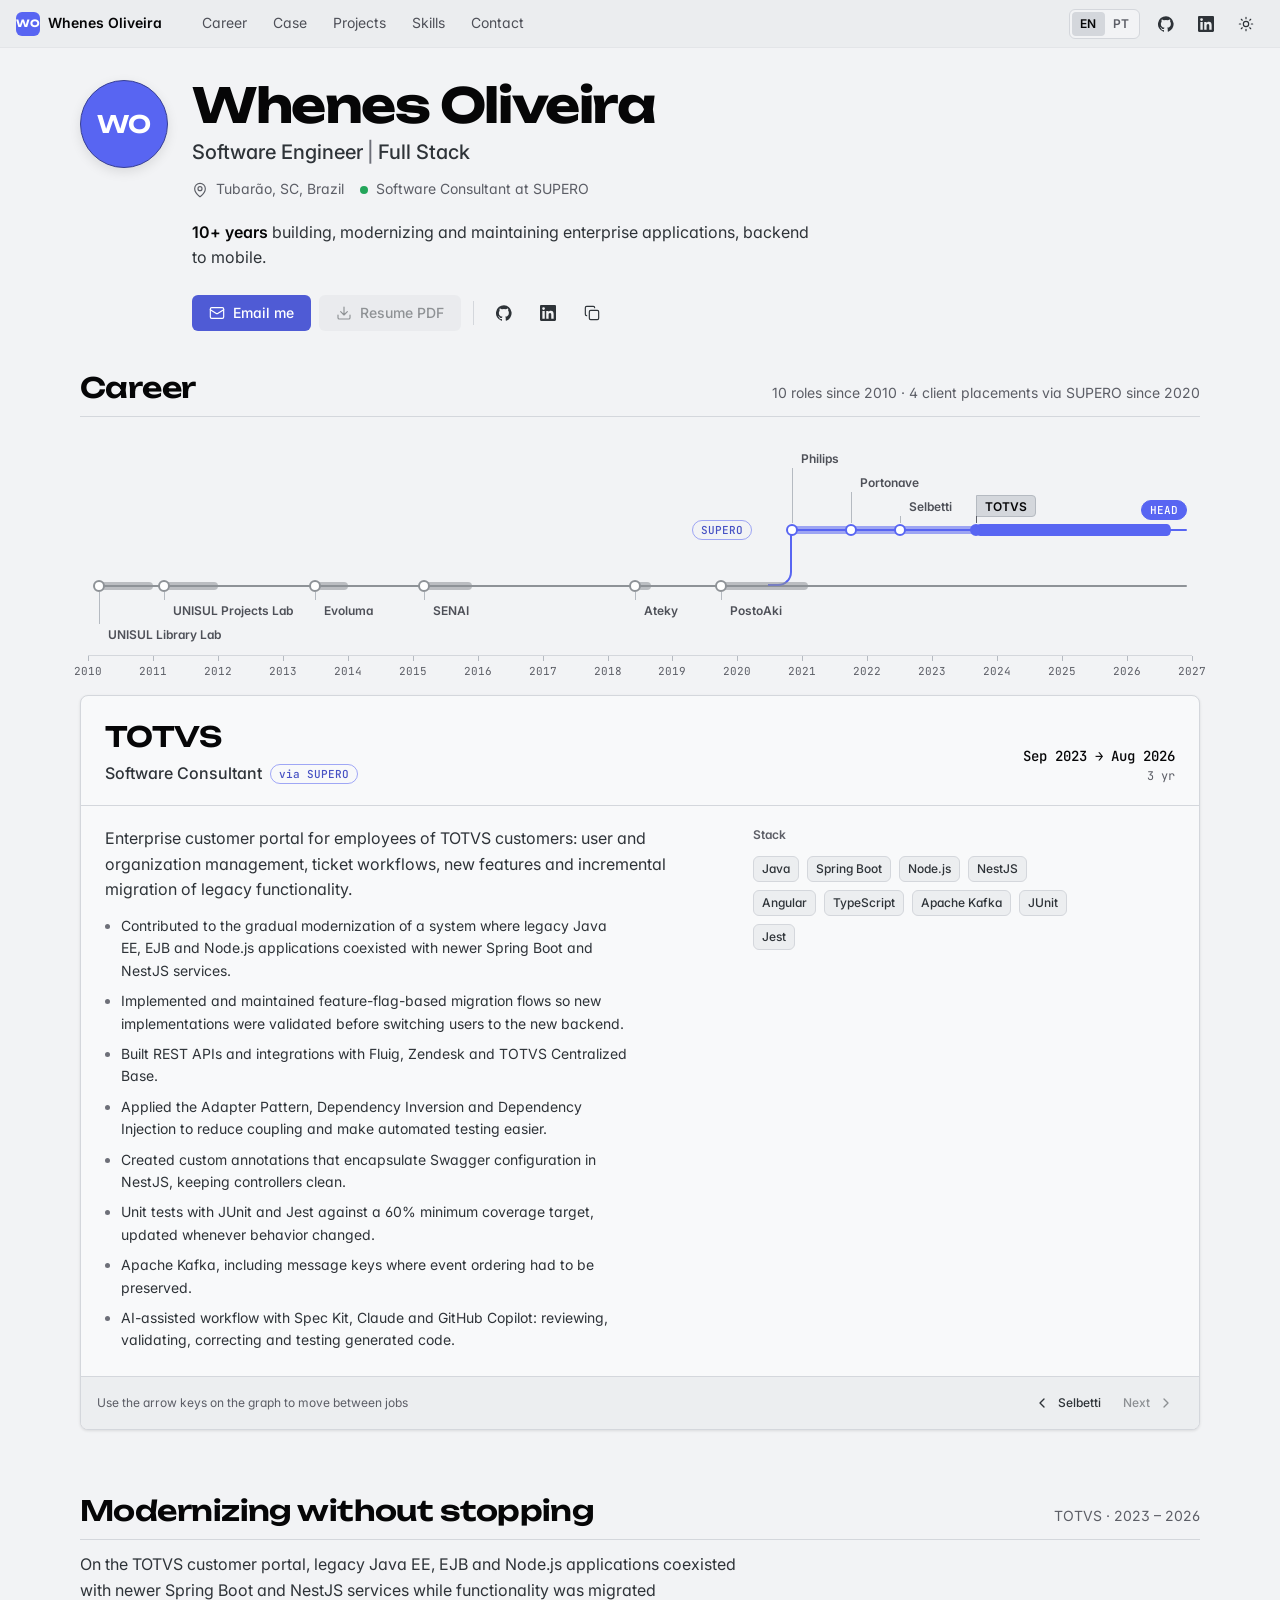
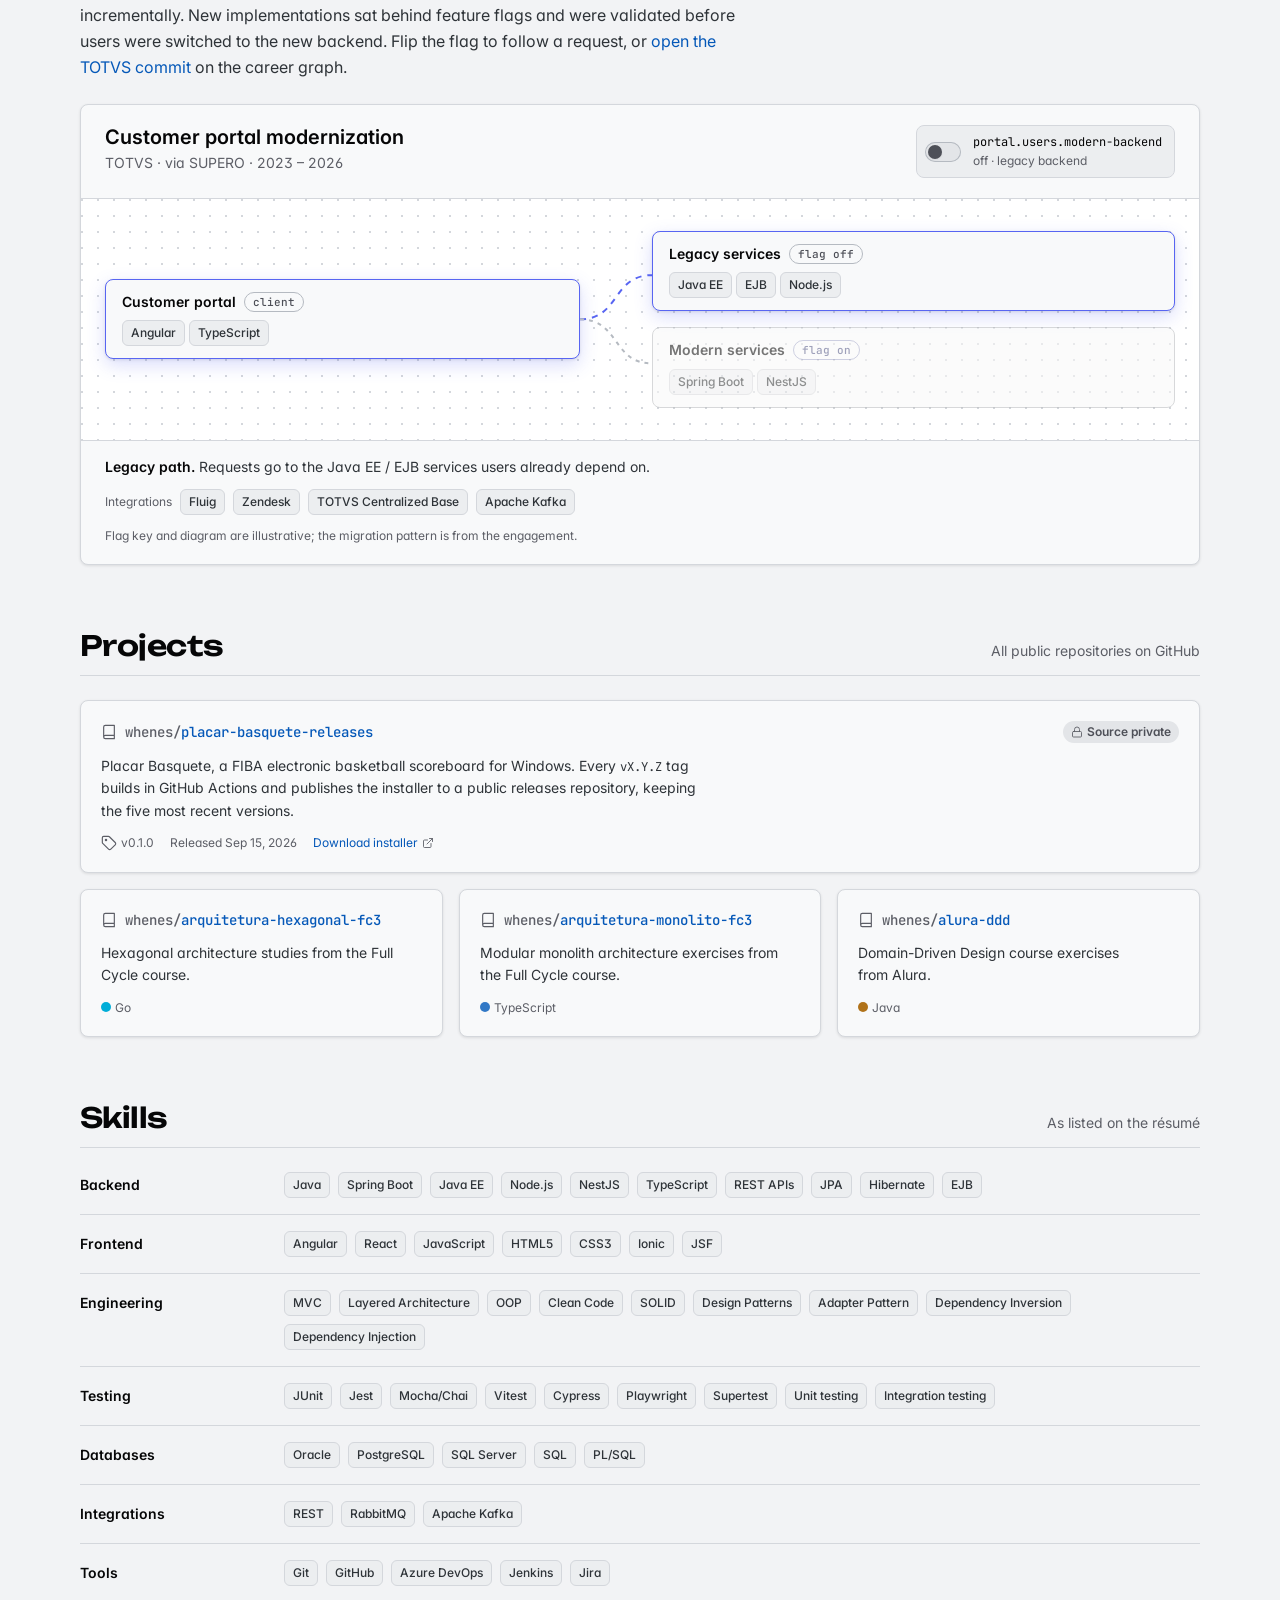
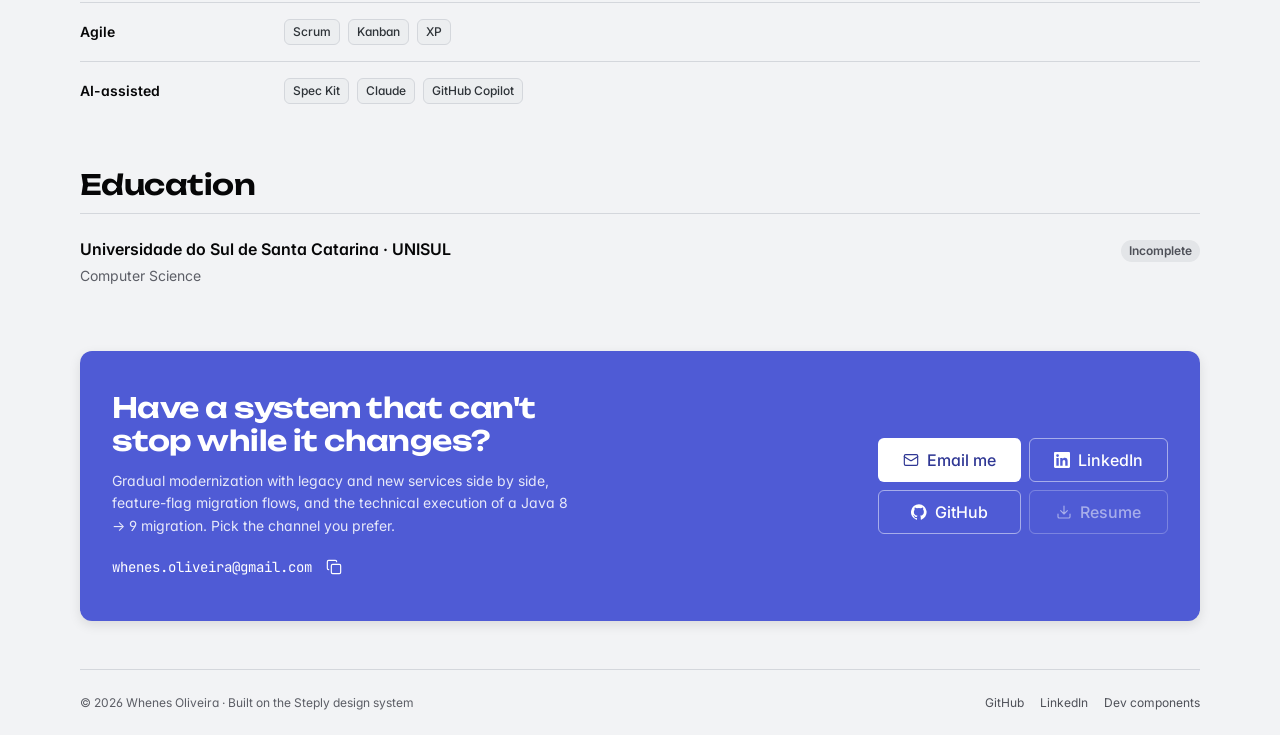
==== en/index.html @ 7ef7e245 "Build from whenes/github-pages-resume@a98bcd3" ====
<!doctype html>
<html lang="en" data-theme="dark">
<head>
  <meta charset="utf-8">
  <meta name="viewport" content="width=device-width, initial-scale=1, viewport-fit=cover">
  <title>Whenes Oliveira · Software Engineer | Full Stack</title>
  <meta name="description" content="Software Engineer with 10+ years building, modernizing and maintaining enterprise applications with Java, Spring Boot, Node.js, NestJS, Angular and React.">
  <meta property="og:type" content="profile">
  <meta property="og:title" content="Whenes Oliveira · Software Engineer | Full Stack">
  <meta property="og:description" content="10+ years building, modernizing and maintaining enterprise applications.">
  <meta property="og:locale" content="en_US">
  <meta property="og:locale:alternate" content="pt_BR">
  <link rel="alternate" hreflang="pt-BR" href="https://whenes.github.io/github-pages-resume/">
  <link rel="alternate" hreflang="en" href="https://whenes.github.io/github-pages-resume/en/">
  <link rel="alternate" hreflang="x-default" href="https://whenes.github.io/github-pages-resume/">
  <script>
    (function () {
      var theme;
      try { theme = localStorage.getItem('theme'); } catch (e) {}
      if (!theme) theme = window.matchMedia('(prefers-color-scheme: light)').matches ? 'light' : 'dark';
      document.documentElement.setAttribute('data-theme', theme);
    })();
  </script>
  <link rel="preconnect" href="https://fonts.googleapis.com">
  <link rel="preconnect" href="https://fonts.gstatic.com" crossorigin>
  <link rel="stylesheet" href="https://fonts.googleapis.com/css2?family=Inter:wght@400;500;600;700&family=JetBrains+Mono:wght@400;500&family=Unbounded:wght@500;600;700&display=swap">
  <link rel="stylesheet" href="../assets/css/tokens.css">
  <link rel="stylesheet" href="../assets/css/base.css">
  <link rel="stylesheet" href="../assets/css/components.css">
  <script src="../assets/js/i18n.js" defer></script>
  <script src="../assets/js/components.js" defer></script>
  <script src="../assets/js/timeline.js" defer></script>
</head>
<body>
  <svg width="0" height="0" style="position:absolute" aria-hidden="true">
    <defs>
      <symbol id="i-sun" viewBox="0 0 24 24" fill="none" stroke="currentColor" stroke-width="1.75" stroke-linecap="round" stroke-linejoin="round"><circle cx="12" cy="12" r="4"/><path d="M12 2v2M12 20v2M4.93 4.93l1.41 1.41M17.66 17.66l1.41 1.41M2 12h2M20 12h2M6.34 17.66l-1.41 1.41M19.07 4.93l-1.41 1.41"/></symbol>
      <symbol id="i-moon" viewBox="0 0 24 24" fill="none" stroke="currentColor" stroke-width="1.75" stroke-linecap="round" stroke-linejoin="round"><path d="M12 3a6 6 0 0 0 9 9 9 9 0 1 1-9-9Z"/></symbol>
      <symbol id="i-copy" viewBox="0 0 24 24" fill="none" stroke="currentColor" stroke-width="1.75" stroke-linecap="round" stroke-linejoin="round"><rect x="8" y="8" width="14" height="14" rx="2"/><path d="M4 16c-1.1 0-2-.9-2-2V4c0-1.1.9-2 2-2h10c1.1 0 2 .9 2 2"/></symbol>
      <symbol id="i-check" viewBox="0 0 24 24" fill="none" stroke="currentColor" stroke-width="2" stroke-linecap="round" stroke-linejoin="round"><path d="M20 6 9 17l-5-5"/></symbol>
      <symbol id="i-mail" viewBox="0 0 24 24" fill="none" stroke="currentColor" stroke-width="1.75" stroke-linecap="round" stroke-linejoin="round"><rect x="2" y="4" width="20" height="16" rx="2"/><path d="m22 7-8.97 5.7a1.94 1.94 0 0 1-2.06 0L2 7"/></symbol>
      <symbol id="i-download" viewBox="0 0 24 24" fill="none" stroke="currentColor" stroke-width="1.75" stroke-linecap="round" stroke-linejoin="round"><path d="M21 15v4a2 2 0 0 1-2 2H5a2 2 0 0 1-2-2v-4M7 10l5 5 5-5M12 15V3"/></symbol>
      <symbol id="i-external" viewBox="0 0 24 24" fill="none" stroke="currentColor" stroke-width="1.75" stroke-linecap="round" stroke-linejoin="round"><path d="M15 3h6v6M10 14 21 3M18 13v6a2 2 0 0 1-2 2H5a2 2 0 0 1-2-2V8a2 2 0 0 1 2-2h6"/></symbol>
      <symbol id="i-pin" viewBox="0 0 24 24" fill="none" stroke="currentColor" stroke-width="1.75" stroke-linecap="round" stroke-linejoin="round"><path d="M20 10c0 5-5.5 10.2-7.4 11.8a1 1 0 0 1-1.2 0C9.5 20.2 4 15 4 10a8 8 0 0 1 16 0"/><circle cx="12" cy="10" r="3"/></symbol>
      <symbol id="i-chevron" viewBox="0 0 24 24" fill="none" stroke="currentColor" stroke-width="2" stroke-linecap="round" stroke-linejoin="round"><path d="m9 18 6-6-6-6"/></symbol>
      <symbol id="i-repo" viewBox="0 0 24 24" fill="none" stroke="currentColor" stroke-width="1.75" stroke-linecap="round" stroke-linejoin="round"><path d="M4 19.5v-15A2.5 2.5 0 0 1 6.5 2H20v20H6.5a2.5 2.5 0 0 1 0-5H20"/></symbol>
      <symbol id="i-tag" viewBox="0 0 24 24" fill="none" stroke="currentColor" stroke-width="1.75" stroke-linecap="round" stroke-linejoin="round"><path d="M12.6 2.6A2 2 0 0 0 11.2 2H4a2 2 0 0 0-2 2v7.2a2 2 0 0 0 .6 1.4l8.7 8.7a2.4 2.4 0 0 0 3.4 0l6.6-6.6a2.4 2.4 0 0 0 0-3.4Z"/><circle cx="7.5" cy="7.5" r="1"/></symbol>
      <symbol id="i-lock" viewBox="0 0 24 24" fill="none" stroke="currentColor" stroke-width="1.75" stroke-linecap="round" stroke-linejoin="round"><rect x="3" y="11" width="18" height="11" rx="2"/><path d="M7 11V7a5 5 0 0 1 10 0v4"/></symbol>
      <symbol id="i-github" viewBox="0 0 24 24" fill="currentColor"><path d="M12 .3a12 12 0 0 0-3.8 23.4c.6.1.8-.3.8-.6v-2c-3.3.7-4-1.6-4-1.6-.6-1.4-1.4-1.8-1.4-1.8-1-.7.1-.7.1-.7 1.2.1 1.8 1.2 1.8 1.2 1.1 1.8 2.8 1.3 3.5 1 .1-.8.4-1.3.8-1.6-2.7-.3-5.5-1.3-5.5-5.9 0-1.3.5-2.4 1.2-3.2-.1-.3-.5-1.5.1-3.2 0 0 1-.3 3.3 1.2a11.5 11.5 0 0 1 6 0C17 4.9 18 5.2 18 5.2c.7 1.7.3 2.9.1 3.2.8.8 1.2 1.9 1.2 3.2 0 4.6-2.8 5.6-5.5 5.9.4.4.8 1.1.8 2.2v3.3c0 .3.2.7.8.6A12 12 0 0 0 12 .3"/></symbol>
      <symbol id="i-linkedin" viewBox="0 0 24 24" fill="currentColor"><path d="M20.45 20.45h-3.56v-5.57c0-1.33-.02-3.04-1.85-3.04-1.85 0-2.14 1.45-2.14 2.94v5.67H9.35V9h3.41v1.56h.05c.48-.9 1.64-1.850 3.37-1.85 3.6 0 4.27 2.37 4.27 5.46v6.28ZM5.34 7.43a2.06 2.06 0 1 1 0-4.13 2.06 2.06 0 0 1 0 4.13Zm1.78 13.02H3.56V9h3.56v11.45ZM22.23 0H1.77C.79 0 0 .77 0 1.73v20.54C0 23.23.79 24 1.77 24h20.45c.98 0 1.78-.77 1.78-1.73V1.73C24 .77 23.2 0 22.22 0h.01Z"/></symbol>
    </defs>
  </svg>

  <a class="skip-link" href="#main">Skip to content</a>

  <header class="app-topbar">
    <a class="app-topbar-brand" href="#top">
      <span class="app-topbar-mark" aria-hidden="true">WO</span>
      Whenes Oliveira
    </a>
    <nav aria-label="Sections">
      <ul class="app-topbar-nav">
        <li><a href="#career">Career</a></li>
        <li><a href="#case">Case</a></li>
        <li><a href="#projects">Projects</a></li>
        <li><a href="#skills">Skills</a></li>
        <li><a href="#contact">Contact</a></li>
      </ul>
    </nav>
    <div class="app-topbar-actions">
      <nav class="lang-switch" aria-label="Language">
        <a href="index.html" hreflang="en" lang="en" aria-label="English" aria-current="true">EN</a>
        <a href="../index.html" hreflang="pt-BR" lang="pt-BR" aria-label="Português (Brasil)">PT</a>
      </nav>
      <a class="btn btn-ghost btn-icon app-topbar-social" href="https://github.com/whenes" aria-label="GitHub profile"><svg class="icon" aria-hidden="true"><use href="#i-github"/></svg></a>
      <a class="btn btn-ghost btn-icon app-topbar-social" href="https://www.linkedin.com/in/whenes-oliveira-b9baa7189" aria-label="LinkedIn profile"><svg class="icon" aria-hidden="true"><use href="#i-linkedin"/></svg></a>
      <button class="btn btn-ghost btn-icon theme-toggle" type="button" data-theme-toggle aria-label="Switch theme">
        <svg class="icon icon-moon" aria-hidden="true"><use href="#i-moon"/></svg>
        <svg class="icon icon-sun" aria-hidden="true"><use href="#i-sun"/></svg>
      </button>
    </div>
  </header>

  <main class="page" id="main">

    <header class="profile" id="top">
      <div class="profile-avatar" aria-hidden="true">WO</div>
      <div>
        <h1 class="profile-name">Whenes Oliveira</h1>
        <p class="profile-role">Software Engineer<span class="profile-role-sep" aria-hidden="true">|</span>Full Stack</p>
        <ul class="profile-meta">
          <li><svg class="icon" aria-hidden="true"><use href="#i-pin"/></svg>Tubarão, SC, Brazil</li>
          <li><span class="status-dot" aria-hidden="true"></span>Software Consultant at SUPERO</li>
        </ul>
        <p class="profile-summary"><strong>10+ years</strong> building, modernizing and maintaining enterprise applications, backend to mobile.</p>
        <div class="profile-actions">
          <a class="btn btn-primary" href="mailto:whenes.oliveira@gmail.com"><svg class="icon" aria-hidden="true"><use href="#i-mail"/></svg>Email me</a>
          <a class="btn btn-secondary" aria-disabled="true" title="Resume PDF not published yet"><svg class="icon" aria-hidden="true"><use href="#i-download"/></svg>Resume PDF</a>
          <span class="profile-actions-divider" aria-hidden="true"></span>
          <a class="btn btn-ghost btn-icon" href="https://github.com/whenes" aria-label="GitHub profile"><svg class="icon" aria-hidden="true"><use href="#i-github"/></svg></a>
          <a class="btn btn-ghost btn-icon" href="https://www.linkedin.com/in/whenes-oliveira-b9baa7189" aria-label="LinkedIn profile"><svg class="icon" aria-hidden="true"><use href="#i-linkedin"/></svg></a>
          <button class="btn btn-ghost btn-icon" type="button" data-copy="whenes.oliveira@gmail.com" data-copy-message="Email copied" aria-label="Copy email address"><svg class="icon" aria-hidden="true"><use href="#i-copy"/></svg></button>
        </div>
      </div>
    </header>

    <!-- ============ Career ============ -->
    <section class="page-section" id="career" aria-labelledby="career-title">
      <header class="section-heading">
        <h2 class="section-heading-title" id="career-title">Career</h2>
        <span class="section-heading-note">10 roles since 2010 · 4 client placements via SUPERO since 2020</span>
      </header>

      <div class="timeline" id="career-timeline" data-timeline-for="career-log" data-timeline-selected="totvs"></div>

      <ol class="gitlog" id="career-log">
        <li class="commit" id="log-supero" data-branch="tip" data-kind="branch" data-lane="b" data-start="2020-11" data-end="" data-slug="supero" data-label="SUPERO">
          <span class="commit-graph" aria-hidden="true"><i class="lane lane-a"></i><i class="lane lane-b"></i><i class="node node-head" data-lane="b"></i></span>
          <div class="commit-body">
            <div class="commit-head">
              <h3 class="commit-title"><span class="commit-org">SUPERO</span> <span class="commit-role">Software Consultant</span></h3>
              <span class="commit-refs"><span class="ref ref-head">HEAD</span><span class="ref ref-branch">consulting</span></span>
              <span class="commit-date">Nov 2020 → Present</span>
            </div>
            <p class="commit-subject">Software consulting across enterprise projects and clients: backend, frontend, mobile, system integrations, legacy modernization, troubleshooting and maintenance.</p>
          </div>
        </li>

        <li class="commit" id="log-totvs" data-lane="b" data-start="2023-09" data-end="2026-08" data-slug="totvs" data-label="TOTVS">
          <span class="commit-graph" aria-hidden="true"><i class="lane lane-a"></i><i class="lane lane-b"></i><i class="node" data-lane="b"></i></span>
          <div class="commit-body">
            <div class="commit-head">
              <h3 class="commit-title"><span class="commit-org">TOTVS</span> <span class="commit-role">Software Consultant</span></h3>
              <span class="commit-date">Sep 2023 → Aug 2026</span>
            </div>
            <p class="commit-subject">Enterprise customer portal for employees of TOTVS customers: user and organization management, ticket workflows, new features and incremental migration of legacy functionality.</p>
            <details class="commit-details">
              <summary><svg class="icon" aria-hidden="true"><use href="#i-chevron"/></svg><span class="commit-details-label-closed">Show 8 changes</span><span class="commit-details-label-open">Hide changes</span></summary>
              <ul class="commit-points">
                <li>Contributed to the gradual modernization of a system where legacy Java EE, EJB and Node.js applications coexisted with newer Spring Boot and NestJS services.</li>
                <li>Implemented and maintained feature-flag-based migration flows so new implementations were validated before switching users to the new backend.</li>
                <li>Built REST APIs and integrations with Fluig, Zendesk and TOTVS Centralized Base.</li>
                <li>Applied the Adapter Pattern, Dependency Inversion and Dependency Injection to reduce coupling and make automated testing easier.</li>
                <li>Created custom annotations that encapsulate Swagger configuration in NestJS, keeping controllers clean.</li>
                <li>Unit tests with JUnit and Jest against a 60% minimum coverage target, updated whenever behavior changed.</li>
                <li>Apache Kafka, including message keys where event ordering had to be preserved.</li>
                <li>AI-assisted workflow with Spec Kit, Claude and GitHub Copilot: reviewing, validating, correcting and testing generated code.</li>
              </ul>
              <ul class="tech-list">
                <li class="tech">Java</li><li class="tech">Spring Boot</li><li class="tech">Node.js</li><li class="tech">NestJS</li><li class="tech">Angular</li><li class="tech">TypeScript</li><li class="tech">Apache Kafka</li><li class="tech">JUnit</li><li class="tech">Jest</li>
              </ul>
            </details>
          </div>
        </li>

        <li class="commit" id="log-selbetti" data-lane="b" data-start="2022-07" data-end="2023-08" data-slug="selbetti" data-label="Selbetti">
          <span class="commit-graph" aria-hidden="true"><i class="lane lane-a"></i><i class="lane lane-b"></i><i class="node" data-lane="b"></i></span>
          <div class="commit-body">
            <div class="commit-head">
              <h3 class="commit-title"><span class="commit-org">Selbetti</span> <span class="commit-role">Software Consultant</span></h3>
              <span class="commit-date">Jul 2022 → Aug 2023</span>
            </div>
            <p class="commit-subject">Technical support, mobile and embedded application teams: reproduction, debugging and root-cause analysis on complex issues.</p>
            <details class="commit-details">
              <summary><svg class="icon" aria-hidden="true"><use href="#i-chevron"/></svg><span class="commit-details-label-closed">Show 5 changes</span><span class="commit-details-label-open">Hide changes</span></summary>
              <ul class="commit-points">
                <li>Fixed an issue involving the Caixa Econômica Federal bank slip check-digit algorithm by analyzing the full processing flow, finding the incorrect implementation and validating it against the official documentation.</li>
                <li>Built a native Android app in Kotlin with an end-to-end printer-list flow through a Java and Spring Boot API.</li>
                <li>Rebuilt a Ricoh printer frontend in HTML, CSS2, legacy JavaScript, jQuery and AJAX when the Angular solution could not run in the printer's environment.</li>
                <li>Led the technical execution of a Java 8 → Java 9 migration, delivering the application working on the target version.</li>
                <li>Took part in technical decisions adapting the solution to hardware constraints and delivery deadlines.</li>
              </ul>
              <ul class="tech-list">
                <li class="tech">Java</li><li class="tech">Spring Boot</li><li class="tech">Java EE</li><li class="tech">Kotlin</li><li class="tech">Android</li><li class="tech">Angular</li><li class="tech">React</li><li class="tech">Flutter</li><li class="tech">C#</li><li class="tech">jQuery</li>
              </ul>
            </details>
          </div>
        </li>

        <li class="commit" id="log-portonave" data-lane="b" data-start="2021-10" data-end="2022-06" data-slug="portonave" data-label="Portonave">
          <span class="commit-graph" aria-hidden="true"><i class="lane lane-a"></i><i class="lane lane-b"></i><i class="node" data-lane="b"></i></span>
          <div class="commit-body">
            <div class="commit-head">
              <h3 class="commit-title"><span class="commit-org">Portonave</span> <span class="commit-role">Software Consultant</span></h3>
              <span class="commit-date">Oct 2021 → Jun 2022</span>
            </div>
            <p class="commit-subject">Software supporting port operations across desktop, web, mobile and integrated systems.</p>
            <details class="commit-details">
              <summary><svg class="icon" aria-hidden="true"><use href="#i-chevron"/></svg><span class="commit-details-label-closed">Show 4 changes</span><span class="commit-details-label-open">Hide changes</span></summary>
              <ul class="commit-points">
                <li>REST APIs in Java and Spring Boot; desktop applications in Eclipse RCP, SWT and Swing.</li>
                <li>Native Android apps in Java and web interfaces in React, integrated with APIs, services and databases.</li>
                <li>State persistence that let interrupted multi-step processes resume from the exact step where they stopped.</li>
                <li>Investigated numerical precision and value representation issues in application flows.</li>
              </ul>
              <ul class="tech-list">
                <li class="tech">Java</li><li class="tech">Spring Boot</li><li class="tech">Eclipse RCP</li><li class="tech">SWT</li><li class="tech">Android</li><li class="tech">React</li>
              </ul>
            </details>
          </div>
        </li>

        <li class="commit" id="log-philips" data-branch="start" data-lane="b" data-start="2020-11" data-end="2021-10" data-slug="philips" data-label="Philips">
          <span class="commit-graph" aria-hidden="true"><i class="lane lane-a"></i><i class="lane lane-b"></i><i class="branch-curve"></i><i class="node" data-lane="b"></i></span>
          <div class="commit-body">
            <div class="commit-head">
              <h3 class="commit-title"><span class="commit-org">Philips</span> <span class="commit-role">Software Consultant</span></h3>
              <span class="commit-date">Nov 2020 → Oct 2021</span>
            </div>
            <p class="commit-subject">Tasy healthcare management system: new functionality and maintenance of existing modules.</p>
            <details class="commit-details">
              <summary><svg class="icon" aria-hidden="true"><use href="#i-chevron"/></svg><span class="commit-details-label-closed">Show 6 changes</span><span class="commit-details-label-open">Hide changes</span></summary>
              <ul class="commit-points">
                <li>Extensive Oracle PL/SQL: procedures, functions, views, triggers and complex queries, with business rules implemented in the database per the product architecture.</li>
                <li>Participated in developing a hospital accreditation workflow for hospitals serving Unimed customers.</li>
                <li>Developed assigned PL/SQL functionality end to end, from understanding the business flow through implementation, debugging, testing and integration with consuming applications.</li>
                <li>Technical reference for code quality, helping developers apply SRP, Fail Fast, SOLID and duplication removal.</li>
                <li>Investigated bugs by reproducing user flows, analyzing logs and debugging application and database execution.</li>
                <li>Worked across multiple product versions: branches, merge conflicts and pull requests for each applicable version.</li>
              </ul>
              <ul class="tech-list">
                <li class="tech">Java</li><li class="tech">Node.js</li><li class="tech">Angular</li><li class="tech">TypeScript</li><li class="tech">Oracle</li><li class="tech">PL/SQL</li><li class="tech">Jenkins</li>
              </ul>
            </details>
          </div>
        </li>

        <li class="commit" id="log-postoaki" data-lane="a" data-start="2019-10" data-end="2021-01" data-slug="postoaki" data-label="PostoAki">
          <span class="commit-graph" aria-hidden="true"><i class="lane lane-a"></i><i class="node" data-lane="a"></i></span>
          <div class="commit-body">
            <div class="commit-head">
              <h3 class="commit-title"><span class="commit-org">PostoAki</span> <span class="commit-role">Software Developer</span></h3>
              <span class="commit-date">Oct 2019 → Jan 2021</span>
            </div>
            <p class="commit-subject">Customer loyalty platform for gas station networks: discount coupons, point-of-sale integrations, web and mobile apps.</p>
            <details class="commit-details">
              <summary><svg class="icon" aria-hidden="true"><use href="#i-chevron"/></svg><span class="commit-details-label-closed">Show 6 changes</span><span class="commit-details-label-open">Hide changes</span></summary>
              <ul class="commit-points">
                <li>Delivered features end to end across frontend, backend, database and integrations, including third-party APIs and Linx systems.</li>
                <li>White-label, multitenant application serving different gas station networks.</li>
                <li>Shell scripts automating per-client customization: texts, links, settings, icons, images and visual identity.</li>
                <li>Automated preparation, configuration, build and publishing of the Android and iOS apps.</li>
                <li>UX decisions such as surfacing the discount coupon on app open and easier navigation through long station lists.</li>
                <li>Trained a junior developer on the team's activities and processes.</li>
              </ul>
              <ul class="tech-list">
                <li class="tech">Java</li><li class="tech">Spring Boot</li><li class="tech">Angular</li><li class="tech">Ionic</li><li class="tech">Shell</li>
              </ul>
            </details>
          </div>
        </li>

        <li class="commit" id="log-ateky" data-lane="a" data-start="2018-06" data-end="2018-08" data-slug="ateky" data-label="Ateky">
          <span class="commit-graph" aria-hidden="true"><i class="lane lane-a"></i><i class="node" data-lane="a"></i></span>
          <div class="commit-body">
            <div class="commit-head">
              <h3 class="commit-title"><span class="commit-org">Ateky</span> <span class="commit-role">Technical Support</span></h3>
              <span class="commit-date">Jun 2018 → Aug 2018</span>
            </div>
            <p class="commit-subject">Remote support for internet service provider customers, diagnosing slow or unstable connections from network configuration, signal information and routes.</p>
          </div>
        </li>

        <li class="commit" id="log-senai" data-lane="a" data-start="2015-03" data-end="2015-11" data-slug="senai" data-label="SENAI">
          <span class="commit-graph" aria-hidden="true"><i class="lane lane-a"></i><i class="node" data-lane="a"></i></span>
          <div class="commit-body">
            <div class="commit-head">
              <h3 class="commit-title"><span class="commit-org">SENAI</span> <span class="commit-role">Software Developer</span></h3>
              <span class="commit-date">Mar 2015 → Nov 2015</span>
            </div>
            <p class="commit-subject">Web-based school management system used by SENAI units.</p>
            <details class="commit-details">
              <summary><svg class="icon" aria-hidden="true"><use href="#i-chevron"/></svg><span class="commit-details-label-closed">Show 3 changes</span><span class="commit-details-label-open">Hide changes</span></summary>
              <ul class="commit-points">
                <li>Features in Java Web, Java EE, JSF, JSP, RichFaces and Hibernate; custom reports in SQL and PostgreSQL.</li>
                <li>Investigated issues through log analysis and debugging, and corrected data inconsistencies so school processes were not blocked.</li>
                <li>JUnit tests for new functionality, updated whenever business rules changed.</li>
              </ul>
              <ul class="tech-list">
                <li class="tech">Java EE</li><li class="tech">JSF</li><li class="tech">JSP</li><li class="tech">RichFaces</li><li class="tech">Hibernate</li><li class="tech">PostgreSQL</li><li class="tech">JUnit</li>
              </ul>
            </details>
          </div>
        </li>

        <li class="commit" id="log-evoluma" data-lane="a" data-start="2013-07" data-end="2013-12" data-slug="evoluma" data-label="Evoluma">
          <span class="commit-graph" aria-hidden="true"><i class="lane lane-a"></i><i class="node" data-lane="a"></i></span>
          <div class="commit-body">
            <div class="commit-head">
              <h3 class="commit-title"><span class="commit-org">Evoluma</span> <span class="commit-role">Software Developer Intern</span></h3>
              <span class="commit-date">Jul 2013 → Dec 2013</span>
            </div>
            <p class="commit-subject">PHP vehicle tracking application: registration features, reports, PostgreSQL queries, bug fixes and a PDF user manual.</p>
          </div>
        </li>

        <li class="commit" id="log-unisul-projects" data-lane="a" data-start="2011-03" data-end="2011-12" data-slug="unisul-projects" data-label="UNISUL Projects Lab">
          <span class="commit-graph" aria-hidden="true"><i class="lane lane-a"></i><i class="node" data-lane="a"></i></span>
          <div class="commit-body">
            <div class="commit-head">
              <h3 class="commit-title"><span class="commit-org">IT Projects Lab, UNISUL</span> <span class="commit-role">Software Development Intern</span></h3>
              <span class="commit-date">Mar 2011 → Dec 2011</span>
            </div>
            <p class="commit-subject">Desktop app for medication inventory and appointment scheduling, delivered to Abrigo dos Velhinhos de Tubarão and, per the supervising professor, still in use about five years later.</p>
            <details class="commit-details">
              <summary><svg class="icon" aria-hidden="true"><use href="#i-chevron"/></svg><span class="commit-details-label-closed">Show 3 changes</span><span class="commit-details-label-open">Hide changes</span></summary>
              <ul class="commit-points">
                <li>Database access through JDBC with hand-written SQL, in an MVC structure.</li>
                <li>Singleton-based guard preventing multiple application instances from opening at once.</li>
                <li>Visual indicators for low medication stock and overdue appointments; took part in installation and delivery at the institution.</li>
              </ul>
              <ul class="tech-list">
                <li class="tech">Java 6</li><li class="tech">SWT</li><li class="tech">GWT</li><li class="tech">JDBC</li><li class="tech">MySQL</li>
              </ul>
            </details>
          </div>
        </li>

        <li class="commit" id="log-unisul-library" data-root data-lane="a" data-start="2010-03" data-end="2010-12" data-slug="unisul-library" data-label="UNISUL Library Lab">
          <span class="commit-graph" aria-hidden="true"><i class="lane lane-a"></i><i class="node" data-lane="a"></i></span>
          <div class="commit-body">
            <div class="commit-head">
              <h3 class="commit-title"><span class="commit-org">Library Lab, UNISUL</span> <span class="commit-role">IT Support Intern</span></h3>
              <span class="commit-refs"><span class="ref">root</span></span>
              <span class="commit-date">Mar 2010 → Dec 2010</span>
            </div>
            <p class="commit-subject">Support for a computer lab of about 15 workstations: Wi-Fi connectivity, IP addressing, driver and hardware issues.</p>
          </div>
        </li>
      </ol>
    </section>

    <!-- ============ Case ============ -->
    <section class="page-section" id="case" aria-labelledby="case-title">
      <header class="section-heading">
        <h2 class="section-heading-title" id="case-title">Modernizing without stopping</h2>
        <span class="section-heading-note">TOTVS · 2023 – 2026</span>
      </header>
      <p class="page-lede">On the TOTVS customer portal, legacy Java EE, EJB and Node.js applications coexisted with newer Spring Boot and NestJS services while functionality was migrated incrementally. New implementations sat behind feature flags and were validated before users were switched to the new backend. Flip the flag to follow a request, or <a href="#log-totvs">open the TOTVS commit</a> on the career graph.</p>
      <article class="card flag-case" data-flag-case>
        <header class="flag-case-header">
          <div>
            <h3 class="flag-case-title">Customer portal modernization</h3>
            <p class="flag-case-org">TOTVS · via SUPERO · 2023 – 2026</p>
          </div>
          <button class="flag-switch" type="button" role="switch" aria-checked="false" aria-label="Feature flag portal.users.modern-backend">
            <span class="flag-switch-track" aria-hidden="true"></span>
            <span class="flag-switch-text">
              <span class="flag-switch-key">portal.users.modern-backend</span>
              <span class="flag-switch-state" data-flag-state="off">off · legacy backend</span>
              <span class="flag-switch-state" data-flag-state="on" hidden>on · modern backend</span>
            </span>
          </button>
        </header>
        <div class="flag-path">
          <div class="flag-node is-active">
            <span class="flag-node-name">Customer portal <span class="ref">client</span></span>
            <ul class="tech-list"><li class="tech">Angular</li><li class="tech">TypeScript</li></ul>
          </div>
          <svg class="flag-edges" viewBox="0 0 72 100" preserveAspectRatio="none" aria-hidden="true">
            <path class="flag-edge" data-flag-target="legacy" d="M0 50 C 40 50, 32 25, 72 25" vector-effect="non-scaling-stroke"/>
            <path class="flag-edge" data-flag-target="modern" d="M0 50 C 40 50, 32 75, 72 75" vector-effect="non-scaling-stroke"/>
          </svg>
          <div class="flag-targets">
            <div class="flag-node" data-flag-target="legacy">
              <span class="flag-node-name">Legacy services <span class="ref">flag off</span></span>
              <ul class="tech-list"><li class="tech">Java EE</li><li class="tech">EJB</li><li class="tech">Node.js</li></ul>
            </div>
            <div class="flag-node" data-flag-target="modern">
              <span class="flag-node-name">Modern services <span class="ref ref-branch">flag on</span></span>
              <ul class="tech-list"><li class="tech">Spring Boot</li><li class="tech">NestJS</li></ul>
            </div>
          </div>
        </div>
        <footer class="flag-case-footer">
          <div aria-live="polite">
            <p class="flag-status" data-flag-state="off"><strong>Legacy path.</strong> Requests go to the Java EE / EJB services users already depend on.</p>
            <p class="flag-status" data-flag-state="on" hidden><strong>Modern path.</strong> The new Spring Boot / NestJS implementation serves users under the flag, validated before the full switch.</p>
          </div>
          <ul class="flag-integrations">
            <li>Integrations</li>
            <li class="tech">Fluig</li><li class="tech">Zendesk</li><li class="tech">TOTVS Centralized Base</li><li class="tech">Apache Kafka</li>
          </ul>
          <p class="flag-note">Flag key and diagram are illustrative; the migration pattern is from the engagement.</p>
        </footer>
      </article>
    </section>

    <!-- ============ Projects ============ -->
    <section class="page-section" id="projects" aria-labelledby="projects-title">
      <header class="section-heading">
        <h2 class="section-heading-title" id="projects-title">Projects</h2>
        <a class="section-heading-note" href="https://github.com/whenes?tab=repositories">All public repositories on GitHub</a>
      </header>
      <div class="repo-grid">
        <article class="card repo-card repo-card-featured">
          <div class="repo-head">
            <svg class="icon" aria-hidden="true"><use href="#i-repo"/></svg>
            <h3 class="repo-name"><a href="https://github.com/whenes/placar-basquete-releases"><span class="repo-owner">whenes/</span>placar-basquete-releases</a></h3>
            <span class="badge badge-neutral"><svg class="icon" aria-hidden="true" style="width:12px;height:12px"><use href="#i-lock"/></svg>Source private</span>
          </div>
          <p class="repo-desc">Placar Basquete, a FIBA electronic basketball scoreboard for Windows. Every <span class="mono">vX.Y.Z</span> tag builds in GitHub Actions and publishes the installer to a public releases repository, keeping the five most recent versions.</p>
          <ul class="repo-meta">
            <li><svg class="icon" aria-hidden="true"><use href="#i-tag"/></svg>v0.1.0</li>
            <li>Released Sep 15, 2026</li>
            <li><a href="https://github.com/whenes/placar-basquete-releases/releases/latest">Download installer</a><svg class="icon" aria-hidden="true" style="width:12px;height:12px"><use href="#i-external"/></svg></li>
          </ul>
        </article>
        <article class="card repo-card">
          <div class="repo-head">
            <svg class="icon" aria-hidden="true"><use href="#i-repo"/></svg>
            <h3 class="repo-name"><a href="https://github.com/whenes/arquitetura-hexagonal-fc3"><span class="repo-owner">whenes/</span>arquitetura-hexagonal-fc3</a></h3>
          </div>
          <p class="repo-desc">Hexagonal architecture studies from the Full Cycle course.</p>
          <ul class="repo-meta"><li><span class="lang-dot" style="--lang:#00add8" aria-hidden="true"></span>Go</li></ul>
        </article>
        <article class="card repo-card">
          <div class="repo-head">
            <svg class="icon" aria-hidden="true"><use href="#i-repo"/></svg>
            <h3 class="repo-name"><a href="https://github.com/whenes/arquitetura-monolito-fc3"><span class="repo-owner">whenes/</span>arquitetura-monolito-fc3</a></h3>
          </div>
          <p class="repo-desc">Modular monolith architecture exercises from the Full Cycle course.</p>
          <ul class="repo-meta"><li><span class="lang-dot" style="--lang:#3178c6" aria-hidden="true"></span>TypeScript</li></ul>
        </article>
        <article class="card repo-card">
          <div class="repo-head">
            <svg class="icon" aria-hidden="true"><use href="#i-repo"/></svg>
            <h3 class="repo-name"><a href="https://github.com/whenes/alura-ddd"><span class="repo-owner">whenes/</span>alura-ddd</a></h3>
          </div>
          <p class="repo-desc">Domain-Driven Design course exercises from Alura.</p>
          <ul class="repo-meta"><li><span class="lang-dot" style="--lang:#b07219" aria-hidden="true"></span>Java</li></ul>
        </article>
      </div>
    </section>

    <!-- ============ Skills ============ -->
    <section class="page-section" id="skills" aria-labelledby="skills-title">
      <header class="section-heading">
        <h2 class="section-heading-title" id="skills-title">Skills</h2>
        <span class="section-heading-note">As listed on the résumé</span>
      </header>
      <dl class="skill-matrix">
        <div class="skill-row"><dt>Backend</dt><dd><ul class="tech-list"><li class="tech">Java</li><li class="tech">Spring Boot</li><li class="tech">Java EE</li><li class="tech">Node.js</li><li class="tech">NestJS</li><li class="tech">TypeScript</li><li class="tech">REST APIs</li><li class="tech">JPA</li><li class="tech">Hibernate</li><li class="tech">EJB</li></ul></dd></div>
        <div class="skill-row"><dt>Frontend</dt><dd><ul class="tech-list"><li class="tech">Angular</li><li class="tech">React</li><li class="tech">JavaScript</li><li class="tech">HTML5</li><li class="tech">CSS3</li><li class="tech">Ionic</li><li class="tech">JSF</li></ul></dd></div>
        <div class="skill-row"><dt>Engineering</dt><dd><ul class="tech-list"><li class="tech">MVC</li><li class="tech">Layered Architecture</li><li class="tech">OOP</li><li class="tech">Clean Code</li><li class="tech">SOLID</li><li class="tech">Design Patterns</li><li class="tech">Adapter Pattern</li><li class="tech">Dependency Inversion</li><li class="tech">Dependency Injection</li></ul></dd></div>
        <div class="skill-row"><dt>Testing</dt><dd><ul class="tech-list"><li class="tech">JUnit</li><li class="tech">Jest</li><li class="tech">Mocha/Chai</li><li class="tech">Vitest</li><li class="tech">Cypress</li><li class="tech">Playwright</li><li class="tech">Supertest</li><li class="tech">Unit testing</li><li class="tech">Integration testing</li></ul></dd></div>
        <div class="skill-row"><dt>Databases</dt><dd><ul class="tech-list"><li class="tech">Oracle</li><li class="tech">PostgreSQL</li><li class="tech">SQL Server</li><li class="tech">SQL</li><li class="tech">PL/SQL</li></ul></dd></div>
        <div class="skill-row"><dt>Integrations</dt><dd><ul class="tech-list"><li class="tech">REST</li><li class="tech">RabbitMQ</li><li class="tech">Apache Kafka</li></ul></dd></div>
        <div class="skill-row"><dt>Tools</dt><dd><ul class="tech-list"><li class="tech">Git</li><li class="tech">GitHub</li><li class="tech">Azure DevOps</li><li class="tech">Jenkins</li><li class="tech">Jira</li></ul></dd></div>
        <div class="skill-row"><dt>Agile</dt><dd><ul class="tech-list"><li class="tech">Scrum</li><li class="tech">Kanban</li><li class="tech">XP</li></ul></dd></div>
        <div class="skill-row"><dt>AI-assisted</dt><dd><ul class="tech-list"><li class="tech">Spec Kit</li><li class="tech">Claude</li><li class="tech">GitHub Copilot</li></ul></dd></div>
      </dl>
    </section>

    <!-- ============ Education ============ -->
    <section class="page-section" id="education" aria-labelledby="education-title">
      <header class="section-heading">
        <h2 class="section-heading-title" id="education-title">Education</h2>
      </header>
      <div class="entry">
        <h3 class="entry-title">Universidade do Sul de Santa Catarina · UNISUL</h3>
        <span class="badge badge-neutral">Incomplete</span>
        <p class="entry-sub">Computer Science</p>
      </div>
    </section>

    <!-- ============ Contact ============ -->
    <section class="page-section" id="contact" aria-labelledby="contact-title">
      <aside class="contact">
        <div>
          <h2 class="contact-title" id="contact-title">Have a system that can't stop while it changes?</h2>
          <p class="contact-text">Gradual modernization with legacy and new services side by side, feature-flag migration flows, and the technical execution of a Java 8 → 9 migration. Pick the channel you prefer.</p>
          <p class="contact-email">
            <span id="contact-address">whenes.oliveira@gmail.com</span>
            <button class="btn btn-on-accent-ghost btn-icon btn-sm" type="button" data-copy-from="#contact-address" data-copy-message="Email copied" aria-label="Copy email address"><svg class="icon" aria-hidden="true"><use href="#i-copy"/></svg></button>
          </p>
        </div>
        <div class="contact-actions">
          <a class="btn btn-on-accent btn-lg" href="mailto:whenes.oliveira@gmail.com"><svg class="icon" aria-hidden="true"><use href="#i-mail"/></svg>Email me</a>
          <a class="btn btn-on-accent-outline btn-lg" href="https://www.linkedin.com/in/whenes-oliveira-b9baa7189"><svg class="icon" aria-hidden="true"><use href="#i-linkedin"/></svg>LinkedIn</a>
          <a class="btn btn-on-accent-outline btn-lg" href="https://github.com/whenes"><svg class="icon" aria-hidden="true"><use href="#i-github"/></svg>GitHub</a>
          <a class="btn btn-on-accent-outline btn-lg" aria-disabled="true" title="Resume PDF not published yet"><svg class="icon" aria-hidden="true"><use href="#i-download"/></svg>Resume</a>
        </div>
      </aside>

      <footer class="site-footer">
        <span>© 2026 Whenes Oliveira · Built on the Steply design system</span>
        <nav aria-label="Elsewhere">
          <a href="https://github.com/whenes">GitHub</a>
          <a href="https://www.linkedin.com/in/whenes-oliveira-b9baa7189">LinkedIn</a>
          <a href="../components.html">Dev components</a>
        </nav>
      </footer>
    </section>
  </main>
</body>
</html>
---- assets/css/tokens.css ----
/*
  Tokens — Steply design system, portfolio edition.
  Token names and scales follow D:/steply/steply-sdd-harness-arch/STYLE_GUIDE.md.
  Additions for the portfolio are grouped under "Portfolio" headings.
  Dark is the default; [data-theme='light'] overrides colors only.
*/

:root {
  color-scheme: dark;

  /* Backgrounds */
  --bg-app: #1e1f22;
  --bg-base: #2b2d31;
  --bg-surface: #313338;
  --bg-surface-2: #35373c;
  --bg-surface-3: #3f4147;
  --bg-floating: #111214;
  --bg-overlay: rgba(0, 0, 0, 0.45);
  --bg-sidebar: #232428;
  --bg-hover: #3a3c42;
  --bg-active: #404249;
  --bg-disabled: #2a2c31;

  /* Text */
  --font-primary: #f2f3f5;
  --font-secondary: #dbdee1;
  --font-tertiary: #b5bac1;
  --font-muted: #a3a9b2;
  --font-faint: #868b93;
  --font-disabled: #6d6f78;
  --font-inverse: #060607;
  --font-link: #3cb9ff;
  --font-positive: #4fd18b;
  --font-warning: #f5c35b;
  --font-danger: #ff7b7e;

  /* Brand / Accent */
  --accent-primary: #5865f2;
  --accent-primary-hover: #4752c4;
  --accent-primary-active: #3c45a5;
  --accent-secondary: #949cf7;
  --accent-link: #00a8fc;
  --accent-success: #23a55a;
  --accent-warning: #f0b232;
  --accent-danger: #f23f43;

  /* Portfolio: soft fills for badges, callouts, refs */
  --accent-primary-soft: rgba(88, 101, 242, 0.2);
  --accent-success-soft: rgba(35, 165, 90, 0.16);
  --accent-warning-soft: rgba(240, 178, 50, 0.14);
  --accent-danger-soft: rgba(242, 63, 67, 0.16);

  /* Portfolio: committed accent field (same in both themes; white text ≥ 5:1) */
  --accent-fill: #4f5bd5;
  --on-accent: #ffffff;
  --on-accent-muted: rgba(255, 255, 255, 0.86);
  --on-accent-line: rgba(255, 255, 255, 0.5);
  --on-accent-hover: rgba(255, 255, 255, 0.14);
  --on-accent-button-text: #2f3794;

  /* Borders */
  --border-subtle: #1a1b1e;
  --border-default: #3a3c42;
  --border-strong: #4e5058;
  --border-bright: #6d6f78;
  --border-focus: #949cf7;

  /* Buttons */
  --button-primary-bg: #5865f2;
  --button-primary-bg-hover: #4752c4;
  --button-primary-text: #ffffff;
  --button-secondary-bg: #4e5058;
  --button-secondary-bg-hover: #6d6f78;
  --button-secondary-text: #ffffff;
  --button-ghost-bg: transparent;
  --button-ghost-bg-hover: #3a3c42;
  --button-ghost-text: #dbdee1;

  /* Portfolio: career graph lanes */
  --graph-main: #6d6f78;
  --graph-branch: #5865f2;
  --graph-node-bg: #2b2d31;

  /* Portfolio: code */
  --code-bg: #1e1f22;
  --code-text: #dbdee1;
  --code-comment: #8b919a;
  --code-keyword: #b3a4ff;
  --code-string: #7ee0a3;
  --code-function: #6cc4ff;
  --code-decorator: #f5c35b;
  --code-punct: #a3a9b2;

  /* Shadows */
  --shadow-xs: 0 1px 2px rgba(0, 0, 0, 0.16);
  --shadow-sm: 0 1px 3px rgba(0, 0, 0, 0.24);
  --shadow-md: 0 4px 12px rgba(0, 0, 0, 0.24);
  --shadow-lg: 0 8px 24px rgba(0, 0, 0, 0.32);

  /* Scrollbar / selection */
  --scrollbar-thumb: rgba(255, 255, 255, 0.15);
  --scrollbar-thumb-hover: rgba(255, 255, 255, 0.25);
  --selection-bg: rgba(88, 101, 242, 0.45);

  /* Typography */
  --font-sans: 'Inter', -apple-system, BlinkMacSystemFont, 'Segoe UI', Roboto, sans-serif;
  --font-display: 'Unbounded', 'Inter', -apple-system, 'Segoe UI', sans-serif;
  --font-mono: 'JetBrains Mono', 'Cascadia Code', ui-monospace, 'SF Mono', Menlo, monospace;

  --text-xs: 12px;
  --text-sm: 14px;
  --text-md: 16px;
  --text-lg: 20px;
  --text-xl: 24px;
  --text-xxl: 32px;
  /* Portfolio: display sizes, fluid */
  --text-display: clamp(30px, 22px + 2.6vw, 48px);
  --text-display-sm: clamp(22px, 18px + 1vw, 28px);

  --font-weight-regular: 400;
  --font-weight-medium: 500;
  --font-weight-semibold: 600;
  --font-weight-bold: 700;
  --line-height-tight: 1.2;
  --line-height-normal: 1.45;
  --line-height-relaxed: 1.6;
  --letter-spacing-tight: -0.02em;
  --letter-spacing-normal: 0;
  --letter-spacing-wide: 0.02em;

  /* Spacing — 4px scale */
  --space-0: 0;
  --space-1: 4px;
  --space-2: 8px;
  --space-3: 12px;
  --space-4: 16px;
  --space-5: 20px;
  --space-6: 24px;
  --space-7: 28px;
  --space-8: 32px;
  --space-10: 40px;
  --space-12: 48px;
  --space-16: 64px;

  /* Radius */
  --radius-xs: 3px;
  --radius-sm: 4px;
  --radius-md: 6px;
  --radius-lg: 8px;
  --radius-xl: 12px;
  --radius-2xl: 16px;
  --radius-pill: 999px;

  --button-radius: 6px;
  --card-radius: 8px;
  --avatar-radius: 999px;

  /* Layout */
  --sidebar-width: 240px;
  --topbar-height: 48px;
  --content-width: 1080px;
  --page-width: 1120px;
  --measure: 68ch;
  /* 14px copy runs wide per ch; this keeps it near 70 characters a line */
  --measure-compact: 58ch;

  /* Transitions */
  --transition-fast: 120ms ease;
  --transition-base: 180ms ease;
  --transition-slow: 240ms ease;
  --ease-out-expo: cubic-bezier(0.16, 1, 0.3, 1);

  /* Z-index */
  --z-base: 1;
  --z-dropdown: 1000;
  --z-sticky: 1100;
  --z-overlay: 1200;
  --z-modal: 1300;
  --z-toast: 1400;
}

:root[data-theme='light'] {
  color-scheme: light;

  --bg-app: #f2f3f5;
  --bg-base: #ffffff;
  --bg-surface: #f8f9fa;
  --bg-surface-2: #eceef0;
  --bg-surface-3: #e3e5e8;
  --bg-floating: #ffffff;
  --bg-overlay: rgba(0, 0, 0, 0.2);
  --bg-sidebar: #ebedef;
  --bg-hover: #e3e5e8;
  --bg-active: #d4d7dc;
  --bg-disabled: #f2f3f5;

  --font-primary: #060607;
  --font-secondary: #2e3338;
  --font-tertiary: #4e5058;
  --font-muted: #5c5e66;
  --font-faint: #6d6f78;
  --font-disabled: #a1a4ab;
  --font-inverse: #ffffff;
  --font-link: #0558b8;
  --font-positive: #137a3f;
  --font-warning: #8a5a00;
  --font-danger: #c0262a;

  --accent-primary: #5865f2;
  --accent-primary-hover: #4752c4;
  --accent-secondary: #4752c4;
  --accent-primary-soft: rgba(88, 101, 242, 0.12);
  --accent-success-soft: rgba(35, 165, 90, 0.12);
  --accent-warning-soft: rgba(240, 178, 50, 0.18);
  --accent-danger-soft: rgba(242, 63, 67, 0.1);

  --border-subtle: #e3e5e8;
  --border-default: #d4d7dc;
  --border-strong: #b5bac1;
  --border-bright: #8e9297;
  --border-focus: #4752c4;

  --button-primary-bg: #4f5bd5;
  --button-primary-bg-hover: #3c45a5;
  --button-secondary-bg: #e3e5e8;
  --button-secondary-bg-hover: #d4d7dc;
  --button-secondary-text: #2e3338;
  --button-ghost-bg-hover: #e3e5e8;
  --button-ghost-text: #2e3338;

  --graph-main: #8e9297;
  --graph-branch: #5865f2;
  --graph-node-bg: #ffffff;

  --code-bg: #f2f3f5;
  --code-text: #2e3338;
  --code-comment: #5c5e66;
  --code-keyword: #6231c9;
  --code-string: #137a3f;
  --code-function: #0558b8;
  --code-decorator: #8a5a00;
  --code-punct: #4e5058;

  --shadow-xs: 0 1px 2px rgba(0, 0, 0, 0.06);
  --shadow-sm: 0 1px 3px rgba(0, 0, 0, 0.1);
  --shadow-md: 0 4px 12px rgba(0, 0, 0, 0.1);
  --shadow-lg: 0 8px 24px rgba(0, 0, 0, 0.15);

  --scrollbar-thumb: rgba(0, 0, 0, 0.2);
  --scrollbar-thumb-hover: rgba(0, 0, 0, 0.35);
  --selection-bg: rgba(88, 101, 242, 0.25);
}
---- assets/css/base.css ----
*, *::before, *::after { box-sizing: border-box; margin: 0; padding: 0; }

html {
  -webkit-text-size-adjust: 100%;
  scroll-padding-top: calc(var(--topbar-height) + var(--space-6));
}

@media (prefers-reduced-motion: no-preference) {
  html { scroll-behavior: smooth; }
}

body {
  min-height: 100vh;
  font-family: var(--font-sans);
  font-size: var(--text-md);
  font-weight: var(--font-weight-regular);
  line-height: var(--line-height-normal);
  background-color: var(--bg-app);
  color: var(--font-primary);
  caret-color: var(--accent-primary);
  -webkit-font-smoothing: antialiased;
  -moz-osx-font-smoothing: grayscale;
  font-feature-settings: 'cv11', 'ss01';
}

img, svg { display: block; max-width: 100%; }
svg { flex-shrink: 0; }

a {
  color: var(--font-link);
  text-decoration: none;
  text-underline-offset: 3px;
  text-decoration-thickness: 1px;
}
a:hover { text-decoration: underline; }

input, textarea, button { font: inherit; color: inherit; }

h1, h2, h3, h4 { text-wrap: balance; }
p { text-wrap: pretty; }

::selection { background: var(--selection-bg); color: var(--font-primary); }

:focus-visible {
  outline: 2px solid var(--border-focus);
  outline-offset: 2px;
  border-radius: var(--radius-sm);
}

* { scrollbar-width: thin; scrollbar-color: var(--scrollbar-thumb) transparent; }
*::-webkit-scrollbar { width: 6px; height: 6px; }
*::-webkit-scrollbar-track { background: transparent; }
*::-webkit-scrollbar-thumb { background: var(--scrollbar-thumb); border-radius: var(--radius-pill); }
*::-webkit-scrollbar-thumb:hover { background: var(--scrollbar-thumb-hover); }

.icon { width: 16px; height: 16px; }
.icon-lg { width: 20px; height: 20px; }
.icon-flip { transform: rotate(180deg); }

.visually-hidden {
  position: absolute !important;
  width: 1px; height: 1px;
  overflow: hidden;
  clip: rect(0 0 0 0);
  white-space: nowrap;
}

.skip-link {
  position: absolute;
  left: var(--space-4);
  top: -100px;
  z-index: var(--z-toast);
  padding: var(--space-2) var(--space-4);
  border-radius: var(--button-radius);
  background: var(--button-primary-bg);
  color: var(--button-primary-text);
}
.skip-link:focus { top: var(--space-2); }

.mono { font-family: var(--font-mono); font-size: 0.875em; font-variant-numeric: tabular-nums; }
---- assets/css/components.css ----
/* =========================================================
   Steply core — buttons, badges, cards, callouts, toast
   ========================================================= */

.btn {
  display: inline-flex;
  align-items: center;
  justify-content: center;
  gap: var(--space-2);
  min-height: 36px;
  padding: var(--space-2) var(--space-4);
  border: 1px solid transparent;
  border-radius: var(--button-radius);
  font-size: var(--text-sm);
  font-weight: var(--font-weight-medium);
  line-height: 1;
  white-space: nowrap;
  cursor: pointer;
  text-decoration: none;
  transition: background var(--transition-fast), border-color var(--transition-fast), color var(--transition-fast);
}
.btn:hover { text-decoration: none; }
.btn:disabled, .btn[aria-disabled='true'] { opacity: 0.5; cursor: not-allowed; }
.btn[aria-disabled='true'] { pointer-events: none; }
.btn-sm { min-height: 28px; padding: var(--space-1) var(--space-2); font-size: var(--text-xs); }
.btn-lg { min-height: 44px; padding: var(--space-3) var(--space-6); font-size: var(--text-md); }

.btn-primary { background: var(--button-primary-bg); color: var(--button-primary-text); }
.btn-primary:hover:not(:disabled) { background: var(--button-primary-bg-hover); }
.btn-secondary { background: var(--button-secondary-bg); color: var(--button-secondary-text); }
.btn-secondary:hover:not(:disabled) { background: var(--button-secondary-bg-hover); }
.btn-ghost { background: var(--button-ghost-bg); color: var(--button-ghost-text); }
.btn-ghost:hover:not(:disabled) { background: var(--button-ghost-bg-hover); color: var(--font-primary); }
.btn-outline { background: transparent; color: var(--font-secondary); border-color: var(--border-strong); }
.btn-outline:hover:not(:disabled) { background: var(--bg-hover); border-color: var(--border-bright); color: var(--font-primary); }

.btn-icon { width: 36px; padding: 0; }
.btn-icon.btn-sm { width: 28px; }

.badge {
  display: inline-flex;
  align-items: center;
  gap: var(--space-1);
  padding: 2px var(--space-2);
  border-radius: var(--radius-pill);
  font-size: var(--text-xs);
  font-weight: var(--font-weight-semibold);
  line-height: 18px;
  white-space: nowrap;
}
.badge-info    { background: var(--accent-primary-soft); color: var(--accent-secondary); }
.badge-success { background: var(--accent-success-soft); color: var(--font-positive); }
.badge-warning { background: var(--accent-warning-soft); color: var(--font-warning); }
.badge-danger  { background: var(--accent-danger-soft);  color: var(--font-danger); }
.badge-neutral { background: var(--bg-surface-3); color: var(--font-tertiary); }
.badge-solid   { background: var(--accent-primary); color: var(--button-primary-text); }

.card {
  background: var(--bg-surface);
  border: 1px solid var(--border-default);
  border-radius: var(--card-radius);
  box-shadow: var(--shadow-sm);
  padding: var(--space-4);
}
.card-elevated { box-shadow: var(--shadow-md); }

.callout {
  display: flex;
  gap: var(--space-3);
  padding: var(--space-3) var(--space-4);
  border: 1px solid;
  border-radius: var(--radius-md);
  font-size: var(--text-sm);
  line-height: var(--line-height-normal);
  color: var(--font-secondary);
}
.callout .icon { margin-top: 2px; }
.callout strong { color: var(--font-primary); font-weight: var(--font-weight-semibold); }
.callout-info    { background: var(--accent-primary-soft); border-color: color-mix(in srgb, var(--accent-primary) 40%, transparent); }
.callout-info .icon { color: var(--accent-secondary); }
.callout-success { background: var(--accent-success-soft); border-color: color-mix(in srgb, var(--accent-success) 40%, transparent); }
.callout-success .icon { color: var(--font-positive); }
.callout-warning { background: var(--accent-warning-soft); border-color: color-mix(in srgb, var(--accent-warning) 45%, transparent); }
.callout-warning .icon { color: var(--font-warning); }
.callout-danger  { background: var(--accent-danger-soft); border-color: color-mix(in srgb, var(--accent-danger) 40%, transparent); }
.callout-danger .icon { color: var(--font-danger); }

.toast-container {
  position: fixed;
  right: var(--space-6);
  bottom: calc(var(--space-6) + env(safe-area-inset-bottom, 0px));
  z-index: var(--z-toast);
  display: flex;
  flex-direction: column;
  gap: var(--space-2);
  width: 340px;
  max-width: calc(100vw - var(--space-8));
  pointer-events: none;
}
.toast {
  display: flex;
  align-items: center;
  gap: var(--space-3);
  padding: var(--space-3) var(--space-4);
  border: 1px solid var(--border-default);
  border-radius: var(--radius-lg);
  background: var(--bg-floating);
  box-shadow: var(--shadow-lg);
  font-size: var(--text-sm);
  color: var(--font-secondary);
  pointer-events: auto;
}
.toast .icon { color: var(--font-positive); }
.toast-text { flex: 1; }
.toast-live { animation: toast-in var(--transition-slow) var(--ease-out-expo); }
.toast-exit { animation: toast-out 200ms ease-in forwards; }
.toast-static { position: static; }

@keyframes toast-in {
  from { opacity: 0; transform: translateY(12px) scale(0.98); }
  to   { opacity: 1; transform: none; }
}
@keyframes toast-out {
  to { opacity: 0; transform: translateY(8px); }
}

/* =========================================================
   Portfolio — tech chips, refs, section heading
   ========================================================= */

.tech-list { display: flex; flex-wrap: wrap; gap: var(--space-2); list-style: none; }
.tech {
  display: inline-flex;
  align-items: center;
  padding: 3px var(--space-2);
  border: 1px solid var(--border-default);
  border-radius: var(--radius-md);
  background: var(--bg-surface-2);
  font-size: var(--text-xs);
  font-weight: var(--font-weight-medium);
  line-height: 18px;
  color: var(--font-secondary);
  white-space: nowrap;
}

.ref {
  display: inline-flex;
  align-items: center;
  gap: var(--space-1);
  padding: 1px var(--space-2);
  border: 1px solid var(--border-strong);
  border-radius: var(--radius-pill);
  font-family: var(--font-mono);
  font-size: 11px;
  font-weight: var(--font-weight-medium);
  line-height: 16px;
  color: var(--font-tertiary);
  white-space: nowrap;
}
.ref-head { background: var(--accent-primary); border-color: var(--accent-primary); color: var(--button-primary-text); }
.ref-branch { border-color: color-mix(in srgb, var(--accent-primary) 55%, transparent); color: var(--accent-secondary); }

.section-heading {
  display: flex;
  flex-wrap: wrap;
  align-items: baseline;
  justify-content: space-between;
  gap: var(--space-2) var(--space-6);
  padding-bottom: var(--space-3);
  margin-bottom: var(--space-6);
  border-bottom: 1px solid var(--border-default);
}
.section-heading-title {
  font-family: var(--font-display);
  font-size: var(--text-display-sm);
  font-weight: var(--font-weight-semibold);
  line-height: var(--line-height-tight);
  letter-spacing: var(--letter-spacing-tight);
  color: var(--font-primary);
}
.section-heading-note { font-size: var(--text-sm); color: var(--font-muted); }

/* =========================================================
   Portfolio — profile header
   ========================================================= */

.profile {
  display: grid;
  grid-template-columns: auto 1fr;
  gap: var(--space-6);
  align-items: start;
}
.profile-avatar {
  display: grid;
  place-items: center;
  width: 88px;
  height: 88px;
  border-radius: var(--avatar-radius);
  background: var(--accent-primary);
  border: 1px solid color-mix(in srgb, var(--accent-primary) 60%, var(--font-primary));
  box-shadow: var(--shadow-md);
  font-family: var(--font-display);
  font-size: var(--text-xl);
  font-weight: var(--font-weight-semibold);
  color: var(--button-primary-text);
  letter-spacing: var(--letter-spacing-tight);
}
.profile-name {
  font-family: var(--font-display);
  font-size: var(--text-display);
  font-weight: var(--font-weight-bold);
  line-height: 1.05;
  letter-spacing: -0.03em;
  color: var(--font-primary);
}
.profile-role {
  margin-top: var(--space-2);
  font-size: var(--text-lg);
  font-weight: var(--font-weight-medium);
  color: var(--font-secondary);
}
.profile-role-sep { color: var(--font-faint); margin-inline: var(--space-1); }
.profile-meta {
  display: flex;
  flex-wrap: wrap;
  align-items: center;
  gap: var(--space-2) var(--space-4);
  margin-top: var(--space-3);
  font-size: var(--text-sm);
  color: var(--font-muted);
  list-style: none;
}
.profile-meta li { display: inline-flex; align-items: center; gap: var(--space-2); }
.status-dot {
  width: 8px;
  height: 8px;
  border-radius: var(--radius-pill);
  background: var(--accent-success);
}
.profile-summary {
  max-width: var(--measure);
  margin-top: var(--space-5);
  font-size: var(--text-md);
  line-height: var(--line-height-relaxed);
  color: var(--font-secondary);
}
.profile-summary strong { color: var(--font-primary); font-weight: var(--font-weight-semibold); }
.profile-actions {
  display: flex;
  flex-wrap: wrap;
  align-items: center;
  gap: var(--space-2);
  margin-top: var(--space-6);
}
.profile-actions-divider { width: 1px; height: 24px; margin-inline: var(--space-1); background: var(--border-default); }

@media (max-width: 600px) {
  .profile { grid-template-columns: 1fr; gap: var(--space-4); }
  .profile-avatar { width: 64px; height: 64px; font-size: var(--text-lg); }
  .profile-role { font-size: var(--text-md); }
  .profile-actions-divider { display: none; }
}

/* =========================================================
   Portfolio — career log (git graph)
   Lane a = career line. Lane b = SUPERO consulting branch.
   ========================================================= */

.gitlog { list-style: none; }

.commit {
  --lane-a: 15px;
  --lane-b: 41px;
  --node-y: 26px;
  position: relative;
  display: grid;
  grid-template-columns: 60px minmax(0, 1fr);
}

.commit-graph { position: relative; }
.lane {
  position: absolute;
  top: 0;
  bottom: 0;
  width: 2px;
  border-radius: 1px;
}
.lane-a { left: calc(var(--lane-a) - 1px); background: var(--graph-main); }
.lane-b { left: calc(var(--lane-b) - 1px); background: var(--graph-branch); }
.commit[data-root] .lane-a { bottom: calc(100% - var(--node-y)); }

.commit[data-branch='tip'] .lane-b { top: var(--node-y); }
.commit[data-branch='start'] .lane-b { bottom: calc(100% - var(--node-y)); }
.branch-curve {
  position: absolute;
  top: var(--node-y);
  left: calc(var(--lane-a) - 1px);
  width: calc(var(--lane-b) - var(--lane-a) + 2px);
  height: 34px;
  border-right: 2px solid var(--graph-branch);
  border-bottom: 2px solid var(--graph-branch);
  border-bottom-right-radius: 14px;
}

.node {
  position: absolute;
  top: calc(var(--node-y) - 6px);
  width: 12px;
  height: 12px;
  border: 2px solid var(--graph-main);
  border-radius: var(--radius-pill);
  background: var(--graph-node-bg);
}
.node[data-lane='a'] { left: calc(var(--lane-a) - 6px); }
.node[data-lane='b'] { left: calc(var(--lane-b) - 6px); border-color: var(--graph-branch); }
.node-head {
  top: calc(var(--node-y) - 7px);
  width: 14px;
  height: 14px;
  background: var(--graph-branch);
  box-shadow: var(--shadow-sm);
}
.node-head[data-lane='b'] { left: calc(var(--lane-b) - 7px); }

.commit-body {
  padding: var(--space-3) 0 var(--space-5);
  border-bottom: 1px solid var(--border-default);
  min-width: 0;
}
.commit:last-child .commit-body { border-bottom: 0; }

.commit-head {
  display: flex;
  flex-wrap: wrap;
  align-items: center;
  gap: var(--space-1) var(--space-3);
}
.commit-title {
  font-size: var(--text-md);
  font-weight: var(--font-weight-semibold);
  line-height: var(--line-height-tight);
  color: var(--font-primary);
}
.commit-org { color: var(--font-primary); }
.commit-role { color: var(--font-muted); font-weight: var(--font-weight-medium); }
.commit-date {
  margin-left: auto;
  font-family: var(--font-mono);
  font-size: var(--text-xs);
  font-variant-numeric: tabular-nums;
  color: var(--font-muted);
  white-space: nowrap;
}
.commit-refs { display: flex; flex-wrap: wrap; gap: var(--space-1); }
.commit-subject {
  max-width: var(--measure-compact);
  margin-top: var(--space-2);
  font-size: var(--text-sm);
  line-height: var(--line-height-relaxed);
  color: var(--font-secondary);
}

.commit-details { margin-top: var(--space-2); }
.commit-details summary {
  display: inline-flex;
  align-items: center;
  gap: var(--space-1);
  padding: 2px var(--space-2) 2px var(--space-1);
  margin-left: calc(var(--space-1) * -1);
  border-radius: var(--radius-sm);
  font-size: var(--text-xs);
  font-weight: var(--font-weight-medium);
  color: var(--font-muted);
  cursor: pointer;
  list-style: none;
  transition: color var(--transition-fast), background var(--transition-fast);
}
.commit-details summary::-webkit-details-marker { display: none; }
.commit-details summary:hover { color: var(--font-primary); background: var(--bg-hover); }
.commit-details summary .icon { transition: transform var(--transition-fast); }
.commit-details[open] summary .icon { transform: rotate(90deg); }
.commit-details-label-open { display: none; }
.commit-details[open] .commit-details-label-open { display: inline; }
.commit-details[open] .commit-details-label-closed { display: none; }

.commit-points {
  display: grid;
  gap: var(--space-2);
  max-width: var(--measure-compact);
  margin: var(--space-3) 0 var(--space-4);
  padding-left: var(--space-4);
  font-size: var(--text-sm);
  line-height: var(--line-height-relaxed);
  color: var(--font-secondary);
}
.commit-points li::marker { color: var(--font-faint); }
.commit-details[open] > :not(summary) { animation: commit-open 360ms var(--ease-out-expo); }
@keyframes commit-open {
  from { opacity: 0; transform: translateY(-6px); clip-path: inset(0 0 40% 0); }
  to { opacity: 1; transform: none; clip-path: inset(0); }
}

@media (max-width: 600px) {
  .commit { --lane-a: 11px; --lane-b: 31px; grid-template-columns: 44px minmax(0, 1fr); }
  .commit-date { margin-left: 0; width: 100%; }
}

/* =========================================================
   Portfolio — migration case (feature flag)
   ========================================================= */

.flag-case {
  padding: 0;
  overflow: hidden;
}
.flag-case-header {
  display: flex;
  flex-wrap: wrap;
  align-items: flex-start;
  justify-content: space-between;
  gap: var(--space-4);
  padding: var(--space-5) var(--space-6);
  border-bottom: 1px solid var(--border-default);
}
.flag-case-title {
  font-size: var(--text-lg);
  font-weight: var(--font-weight-semibold);
  line-height: var(--line-height-tight);
  color: var(--font-primary);
}
.flag-case-org { margin-top: var(--space-1); font-size: var(--text-sm); color: var(--font-muted); }

.flag-switch {
  display: inline-flex;
  align-items: center;
  gap: var(--space-3);
  padding: var(--space-2) var(--space-3) var(--space-2) var(--space-2);
  border: 1px solid var(--border-default);
  border-radius: var(--radius-lg);
  background: var(--bg-surface-2);
  cursor: pointer;
  transition: border-color var(--transition-fast), background var(--transition-fast);
}
.flag-switch:hover { border-color: var(--border-bright); }
.flag-switch-track {
  position: relative;
  width: 36px;
  height: 20px;
  border-radius: var(--radius-pill);
  background: var(--bg-surface-3);
  box-shadow: inset 0 0 0 1px var(--border-strong);
  transition: background var(--transition-base), box-shadow var(--transition-base);
}
.flag-switch-track::after {
  content: '';
  position: absolute;
  top: 3px;
  left: 3px;
  width: 14px;
  height: 14px;
  border-radius: var(--radius-pill);
  background: var(--font-tertiary);
  box-shadow: var(--shadow-xs);
  transition: transform 320ms var(--ease-out-expo), background var(--transition-base);
}
.flag-switch[aria-checked='true'] .flag-switch-track { background: var(--accent-primary); box-shadow: none; }
.flag-switch[aria-checked='true'] .flag-switch-track::after { transform: translateX(16px); background: #ffffff; }
.flag-switch-text { display: grid; text-align: left; }
.flag-switch-key { font-family: var(--font-mono); font-size: var(--text-xs); color: var(--font-primary); }
.flag-switch-state { font-size: var(--text-xs); color: var(--font-muted); }

.flag-path {
  display: grid;
  grid-template-columns: minmax(0, 1fr) 72px minmax(0, 1.1fr);
  align-items: center;
  padding: var(--space-8) var(--space-6);
  background:
    radial-gradient(circle at 1px 1px, var(--border-default) 1px, transparent 0) 0 0 / 16px 16px,
    var(--bg-base);
}
.flag-node {
  padding: var(--space-3) var(--space-4);
  border: 1px solid var(--border-strong);
  border-radius: var(--radius-lg);
  background: var(--bg-surface);
  box-shadow: var(--shadow-sm);
  transition: opacity 400ms var(--ease-out-expo), border-color 400ms var(--ease-out-expo), filter 400ms var(--ease-out-expo), box-shadow 400ms var(--ease-out-expo);
}
.flag-node-name {
  display: flex;
  flex-wrap: wrap;
  align-items: center;
  gap: var(--space-1) var(--space-2);
  font-size: var(--text-sm);
  font-weight: var(--font-weight-semibold);
  color: var(--font-primary);
}
.flag-node .tech-list { margin-top: var(--space-2); gap: var(--space-1); }

.flag-targets { display: grid; gap: var(--space-4); }
.flag-edges { width: 100%; height: 100%; min-height: 150px; overflow: visible; }
.flag-edge {
  fill: none;
  stroke: var(--border-strong);
  stroke-width: 2;
  stroke-dasharray: 4 5;
  transition: stroke 400ms var(--ease-out-expo);
}
.flag-edge.is-active {
  stroke: var(--accent-primary);
  stroke-dasharray: 6 6;
  animation: flag-flow 900ms linear infinite;
}
@keyframes flag-flow { to { stroke-dashoffset: -24; } }

.flag-node.is-idle { opacity: 0.55; filter: saturate(0.4); box-shadow: none; }
.flag-node.is-active {
  border-color: var(--accent-primary);
  box-shadow: 0 6px 18px color-mix(in srgb, var(--accent-primary) 22%, transparent), var(--shadow-sm);
}

.flag-case-footer {
  display: grid;
  gap: var(--space-3);
  padding: var(--space-4) var(--space-6) var(--space-5);
  border-top: 1px solid var(--border-default);
}
.flag-status { font-size: var(--text-sm); color: var(--font-secondary); min-height: 1.45em; }
.flag-status strong { color: var(--font-primary); font-weight: var(--font-weight-semibold); }
.flag-integrations { display: flex; flex-wrap: wrap; align-items: center; gap: var(--space-2); font-size: var(--text-xs); color: var(--font-muted); list-style: none; }
.flag-note { font-size: var(--text-xs); color: var(--font-muted); }

@media (max-width: 700px) {
  .flag-path { grid-template-columns: 1fr; gap: 0; padding: var(--space-6) var(--space-4); }
  .flag-edges { display: none; }
  .flag-targets { margin-top: var(--space-6); position: relative; }
  .flag-targets::before {
    content: '';
    position: absolute;
    left: var(--space-6);
    top: calc(var(--space-6) * -1);
    height: var(--space-6);
    border-left: 2px dashed var(--accent-primary);
  }
  .flag-case-header { padding: var(--space-4); }
  .flag-case-footer { padding: var(--space-4); }
}

@media (prefers-reduced-motion: reduce) {
  .flag-edge.is-active { animation: none; stroke-dasharray: none; }
  .flag-node, .flag-switch-track::after { transition: none; }
  .toast-live, .toast-exit, .commit-details[open] > :not(summary) { animation: none; }
}

/* =========================================================
   Portfolio — repo card
   ========================================================= */

.repo-grid {
  display: grid;
  grid-template-columns: repeat(auto-fill, minmax(min(100%, 300px), 1fr));
  gap: var(--space-4);
}
.repo-card {
  display: flex;
  flex-direction: column;
  gap: var(--space-3);
  padding: var(--space-5);
  transition: border-color var(--transition-fast), background var(--transition-fast);
}
.repo-card:hover { border-color: var(--border-bright); }
.repo-card-featured { grid-column: 1 / -1; }
.repo-head { display: flex; align-items: center; gap: var(--space-2); min-width: 0; }
.repo-head .icon { color: var(--font-muted); }
.repo-name {
  min-width: 0;
  overflow: hidden;
  text-overflow: ellipsis;
  white-space: nowrap;
  font-family: var(--font-mono);
  font-size: var(--text-sm);
  font-weight: var(--font-weight-medium);
}
.repo-name a { color: var(--font-link); }
.repo-owner { color: var(--font-muted); }
.repo-head .badge { margin-left: auto; }
.repo-desc {
  flex: 1;
  max-width: var(--measure);
  font-size: var(--text-sm);
  line-height: var(--line-height-relaxed);
  color: var(--font-secondary);
}
.repo-meta {
  display: flex;
  flex-wrap: wrap;
  align-items: center;
  gap: var(--space-2) var(--space-4);
  font-size: var(--text-xs);
  color: var(--font-muted);
  list-style: none;
}
.repo-meta li { display: inline-flex; align-items: center; gap: var(--space-1); }
.lang-dot { width: 10px; height: 10px; border-radius: var(--radius-pill); background: var(--lang, var(--font-faint)); }

/* =========================================================
   Portfolio — skill matrix
   ========================================================= */

.skill-matrix { display: grid; }
.skill-row {
  display: grid;
  grid-template-columns: 180px minmax(0, 1fr);
  gap: var(--space-2) var(--space-6);
  padding: var(--space-4) 0;
  border-bottom: 1px solid var(--border-default);
}
.skill-row:first-child { padding-top: 0; }
.skill-row:last-child { border-bottom: 0; padding-bottom: 0; }
.skill-row dt {
  padding-top: 3px;
  font-size: var(--text-sm);
  font-weight: var(--font-weight-semibold);
  color: var(--font-primary);
}
@media (max-width: 600px) {
  .skill-row { grid-template-columns: 1fr; }
}

/* =========================================================
   Portfolio — code block
   ========================================================= */

.code-block {
  overflow: hidden;
  border: 1px solid var(--border-default);
  border-radius: var(--card-radius);
  background: var(--code-bg);
}
.code-block-bar {
  display: flex;
  align-items: center;
  gap: var(--space-3);
  min-height: 40px;
  padding: var(--space-1) var(--space-2) var(--space-1) var(--space-4);
  border-bottom: 1px solid var(--border-default);
  background: var(--bg-surface-2);
}
.code-block-file { font-family: var(--font-mono); font-size: var(--text-xs); color: var(--font-secondary); }
.code-block-bar .badge { margin-left: auto; }
.code-block pre {
  overflow-x: auto;
  padding: var(--space-4);
  font-family: var(--font-mono);
  font-size: 13px;
  line-height: 1.65;
  color: var(--code-text);
  tab-size: 2;
}
.tok-c { color: var(--code-comment); font-style: italic; }
.tok-k { color: var(--code-keyword); }
.tok-s { color: var(--code-string); }
.tok-f { color: var(--code-function); }
.tok-d { color: var(--code-decorator); }
.tok-p { color: var(--code-punct); }

/* =========================================================
   Portfolio — entry (education, certifications)
   ========================================================= */

.entry {
  display: flex;
  flex-wrap: wrap;
  align-items: baseline;
  justify-content: space-between;
  gap: var(--space-1) var(--space-4);
}
.entry-title { font-size: var(--text-md); font-weight: var(--font-weight-semibold); color: var(--font-primary); }
.entry-sub { width: 100%; font-size: var(--text-sm); color: var(--font-muted); }

/* =========================================================
   Portfolio — contact strip, footer
   ========================================================= */

.contact {
  display: grid;
  grid-template-columns: minmax(0, 1fr) auto;
  align-items: center;
  gap: var(--space-6);
  padding: var(--space-10) var(--space-8);
  border-radius: var(--radius-xl);
  background: var(--accent-fill);
  box-shadow: var(--shadow-md);
  color: var(--on-accent);
}
.contact :focus-visible { outline-color: var(--on-accent); }
.contact-title {
  font-family: var(--font-display);
  font-size: var(--text-display-sm);
  font-weight: var(--font-weight-semibold);
  line-height: var(--line-height-tight);
  letter-spacing: var(--letter-spacing-tight);
  color: var(--on-accent);
}
.contact-text { max-width: 52ch; margin-top: var(--space-3); font-size: var(--text-sm); line-height: var(--line-height-relaxed); color: var(--on-accent-muted); }
.contact-actions { display: grid; grid-template-columns: repeat(2, auto); gap: var(--space-2); }
.btn-on-accent { background: var(--on-accent); color: var(--on-accent-button-text); }
.btn-on-accent:hover:not(:disabled) { background: color-mix(in srgb, var(--on-accent) 88%, var(--accent-fill)); }
.btn-on-accent-outline { background: transparent; border-color: var(--on-accent-line); color: var(--on-accent); }
.btn-on-accent-outline:hover:not(:disabled) { background: var(--on-accent-hover); border-color: var(--on-accent); }
.btn-on-accent-ghost { background: transparent; color: var(--on-accent); }
.btn-on-accent-ghost:hover:not(:disabled) { background: var(--on-accent-hover); }
.contact-email {
  display: inline-flex;
  align-items: center;
  gap: var(--space-2);
  margin-top: var(--space-4);
  font-family: var(--font-mono);
  font-size: var(--text-sm);
  color: var(--on-accent);
}
@media (max-width: 700px) {
  .contact { grid-template-columns: 1fr; padding: var(--space-6); }
  .contact-actions { grid-template-columns: 1fr 1fr; }
}

.site-footer {
  display: flex;
  flex-wrap: wrap;
  align-items: center;
  justify-content: space-between;
  gap: var(--space-3);
  padding-block: var(--space-6);
  border-top: 1px solid var(--border-default);
  font-size: var(--text-xs);
  color: var(--font-muted);
}
.contact + .site-footer { margin-top: var(--space-12); }
.site-footer nav { display: flex; gap: var(--space-4); }
.site-footer a { color: var(--font-tertiary); }
.site-footer a:hover { color: var(--font-primary); }

/* =========================================================
   Shell — topbar + sidebar (Steply app shell)
   ========================================================= */

.app-topbar {
  position: sticky;
  top: 0;
  z-index: var(--z-sticky);
  display: flex;
  align-items: center;
  gap: var(--space-3);
  height: var(--topbar-height);
  padding: 0 var(--space-4);
  border-bottom: 1px solid var(--border-subtle);
  background: var(--bg-sidebar);
}
.app-topbar-brand {
  display: inline-flex;
  align-items: center;
  gap: var(--space-2);
  font-size: var(--text-sm);
  font-weight: var(--font-weight-semibold);
  color: var(--font-primary);
}
.app-topbar-brand:hover { text-decoration: none; }
.app-topbar-mark {
  display: grid;
  place-items: center;
  width: 24px;
  height: 24px;
  border-radius: var(--radius-md);
  background: var(--accent-primary);
  font-family: var(--font-display);
  font-size: 10px;
  font-weight: var(--font-weight-bold);
  color: var(--button-primary-text);
}
.app-topbar-path { font-family: var(--font-mono); font-size: var(--text-xs); color: var(--font-muted); }
.app-topbar-actions { display: flex; align-items: center; gap: var(--space-1); margin-left: auto; }

.theme-toggle .icon-sun { display: none; }
:root[data-theme='light'] .theme-toggle .icon-sun { display: block; }
:root[data-theme='light'] .theme-toggle .icon-moon { display: none; }

.app-shell { display: flex; min-height: calc(100vh - var(--topbar-height)); }
.app-sidebar {
  position: sticky;
  top: var(--topbar-height);
  align-self: flex-start;
  width: var(--sidebar-width);
  min-width: var(--sidebar-width);
  height: calc(100vh - var(--topbar-height));
  overflow-y: auto;
  padding: var(--space-4) var(--space-3);
  border-right: 1px solid var(--border-subtle);
  background: var(--bg-sidebar);
}
.app-sidebar-group + .app-sidebar-group { margin-top: var(--space-5); }
.app-sidebar-group-title {
  padding: 0 var(--space-3) var(--space-2);
  font-size: var(--text-xs);
  font-weight: var(--font-weight-semibold);
  letter-spacing: var(--letter-spacing-wide);
  text-transform: uppercase;
  color: var(--font-muted);
}
.app-sidebar-list { display: grid; gap: 2px; list-style: none; }
.app-sidebar-link {
  display: block;
  padding: 6px var(--space-3);
  border-radius: var(--radius-sm);
  font-size: var(--text-sm);
  color: var(--font-tertiary);
  transition: background var(--transition-fast), color var(--transition-fast);
}
.app-sidebar-link:hover { background: var(--bg-hover); color: var(--font-primary); text-decoration: none; }
.app-sidebar-link[aria-current='true'] { background: var(--bg-active); color: var(--font-primary); font-weight: var(--font-weight-medium); }

.app-content { flex: 1; min-width: 0; background: var(--bg-base); }
.app-content-inner {
  width: 100%;
  max-width: calc(var(--content-width) + var(--space-16) * 2);
  margin-inline: auto;
  padding: var(--space-10) var(--space-12) 0;
}

@media (max-width: 900px) {
  .app-shell { flex-direction: column; }
  .app-sidebar {
    top: var(--topbar-height);
    z-index: var(--z-dropdown);
    display: flex;
    gap: var(--space-4);
    width: 100%;
    min-width: 0;
    height: auto;
    padding: var(--space-2) var(--space-4);
    overflow-x: auto;
    overflow-y: hidden;
    border-right: 0;
    border-bottom: 1px solid var(--border-subtle);
  }
  .app-sidebar-group + .app-sidebar-group { margin-top: 0; }
  .app-sidebar-group { display: flex; align-items: center; gap: var(--space-2); }
  .app-sidebar-group-title { display: none; }
  .app-sidebar-list { display: flex; gap: var(--space-1); }
  .app-sidebar-link { white-space: nowrap; }
  .app-content-inner { padding: var(--space-8) var(--space-6) 0; }
  html:has(.app-sidebar) { scroll-padding-top: calc(var(--topbar-height) + 56px + var(--space-4)); }
}
@media (max-width: 600px) {
  .app-content-inner { padding: var(--space-6) var(--space-4) 0; }
  .app-topbar-path { display: none; }
}

/* Topbar section links, for single-page layouts without a sidebar */
.app-topbar-nav { display: flex; align-items: center; gap: 2px; margin-left: var(--space-4); list-style: none; }
.app-topbar-nav a {
  display: block;
  padding: 6px var(--space-3);
  border-radius: var(--radius-sm);
  font-size: var(--text-sm);
  color: var(--font-tertiary);
  transition: background var(--transition-fast), color var(--transition-fast);
}
.app-topbar-nav a:hover { background: var(--bg-hover); color: var(--font-primary); text-decoration: none; }
@media (max-width: 760px) {
  .app-topbar-nav { display: none; }
}

/* Language switch: one link per page language; the current one is aria-current */
.lang-switch {
  display: inline-flex;
  padding: 2px;
  border: 1px solid var(--border-default);
  border-radius: var(--radius-md);
  background: var(--bg-app);
}
.lang-switch a {
  display: grid;
  place-items: center;
  min-width: 32px;
  height: 24px;
  padding: 0 var(--space-2);
  border-radius: var(--radius-sm);
  font-size: var(--text-xs);
  font-weight: var(--font-weight-semibold);
  letter-spacing: var(--letter-spacing-wide);
  color: var(--font-muted);
  transition: background var(--transition-fast), color var(--transition-fast);
}
.lang-switch a:hover { background: var(--bg-hover); color: var(--font-primary); text-decoration: none; }
.lang-switch a[aria-current='true'] { background: var(--bg-active); color: var(--font-primary); }
.app-topbar-actions .lang-switch { margin-right: var(--space-1); }
@media (max-width: 480px) {
  .app-topbar-social { display: none; }
}

/* =========================================================
   Page — single-column portfolio layout
   ========================================================= */

.page {
  width: 100%;
  max-width: calc(var(--page-width) + var(--space-12) * 2);
  margin-inline: auto;
  padding: var(--space-8) var(--space-12) 0;
}
.page-section { padding-top: var(--space-16); }
.profile + .page-section { padding-top: var(--space-10); }
.page-lede {
  max-width: var(--measure);
  margin: calc(var(--space-6) * -1 + var(--space-3)) 0 var(--space-6);
  font-size: var(--text-md);
  line-height: var(--line-height-relaxed);
  color: var(--font-secondary);
}
@media (max-width: 900px) {
  .page { padding: var(--space-8) var(--space-6) 0; }
}
@media (max-width: 600px) {
  .page { padding: var(--space-6) var(--space-4) 0; }
  .page-section { padding-top: var(--space-12); }
}

/* =========================================================
   Portfolio — career timeline
   Horizontal git graph built by timeline.js from a .gitlog's
   data-start / data-end / data-lane. The .gitlog stays the
   no-JS and narrow-screen rendering.
   ========================================================= */

.timeline { display: none; }
@media (min-width: 900px) {
  .timeline.is-ready { display: block; }
  .gitlog.is-enhanced { display: none; }
}

.tl-graph {
  position: relative;
  margin-inline: var(--space-2);
  user-select: none;
}
.tl-lane, .tl-seg, .tl-branch { position: absolute; }
.tl-lane { height: 2px; border-radius: 1px; transform-origin: left center; }
.tl-lane[data-lane='a'] { background: var(--graph-main); }
.tl-lane[data-lane='b'] { background: var(--graph-branch); }
.tl-branch {
  border-right: 2px solid var(--graph-branch);
  border-bottom: 2px solid var(--graph-branch);
  border-bottom-right-radius: 14px;
}

.tl-seg {
  height: 8px;
  margin-top: -3px;
  border-radius: var(--radius-pill);
  opacity: 0.55;
  transform-origin: left center;
  transition: opacity var(--transition-base), transform var(--transition-base);
}
.tl-seg[data-lane='a'] { background: var(--graph-main); }
.tl-seg[data-lane='b'] { background: var(--graph-branch); }
.tl-seg.is-selected { opacity: 1; transform: scaleY(1.5); }

.tl-node {
  position: absolute;
  width: 12px;
  height: 12px;
  margin: -6px 0 0 -6px;
  border: 2px solid var(--graph-main);
  border-radius: var(--radius-pill);
  background: var(--graph-node-bg);
  pointer-events: none;
  transition: background var(--transition-base);
}
.tl-node[data-lane='b'] { border-color: var(--graph-branch); }
.tl-node.is-selected[data-lane='a'] { background: var(--graph-main); }
.tl-node.is-selected[data-lane='b'] { background: var(--graph-branch); }

.tl-tabs { position: absolute; inset: 0; pointer-events: none; }
.tl-job {
  position: absolute;
  pointer-events: auto;
  display: inline-flex;
  align-items: center;
  height: 22px;
  padding: 0 var(--space-2);
  border: 1px solid transparent;
  border-radius: 0 var(--radius-sm) var(--radius-sm) 0;
  background: transparent;
  font-size: var(--text-xs);
  font-weight: var(--font-weight-semibold);
  white-space: nowrap;
  color: var(--font-tertiary);
  cursor: pointer;
  transition: background var(--transition-fast), color var(--transition-fast), border-color var(--transition-fast);
}
.tl-job::before {
  content: '';
  position: absolute;
  left: -1px;
  width: 1px;
  height: var(--leader, 0px);
  background: var(--border-strong);
}
.tl-job[data-side='top']::before { top: 100%; }
.tl-job[data-side='bottom']::before { bottom: 100%; }
.tl-job:hover { background: var(--bg-hover); color: var(--font-primary); }
.tl-job[aria-selected='true'] {
  border-color: var(--border-strong);
  background: var(--bg-active);
  color: var(--font-primary);
}
.tl-job[aria-selected='true']::before { background: var(--font-muted); }

.tl-ref { position: absolute; transform: translateY(-50%); }

.tl-axis { position: absolute; left: 0; right: 0; height: 24px; border-top: 1px solid var(--border-default); }
.tl-tick { position: absolute; top: 0; width: 1px; height: 5px; background: var(--border-strong); }
.tl-year {
  position: absolute;
  top: 8px;
  transform: translateX(-50%);
  font-family: var(--font-mono);
  font-size: 11px;
  font-variant-numeric: tabular-nums;
  color: var(--font-muted);
}

.tl-graph.is-drawing .tl-lane,
.tl-graph.is-drawing .tl-seg { transform: scaleX(0); }
.tl-graph.is-drawing .tl-branch,
.tl-graph.is-drawing .tl-node,
.tl-graph.is-drawing .tl-job,
.tl-graph.is-drawing .tl-ref { opacity: 0; }
.tl-graph.is-drawn .tl-lane,
.tl-graph.is-drawn .tl-seg {
  transition: transform 900ms var(--ease-out-expo) var(--draw-delay, 0ms), opacity var(--transition-base);
}
.tl-graph.is-drawn .tl-branch,
.tl-graph.is-drawn .tl-node,
.tl-graph.is-drawn .tl-job,
.tl-graph.is-drawn .tl-ref {
  transition: opacity 400ms var(--ease-out-expo) calc(var(--draw-delay, 0ms) + 250ms), background var(--transition-fast), color var(--transition-fast), border-color var(--transition-fast);
}

.tl-detail {
  margin-top: var(--space-4);
  padding: 0;
  overflow: hidden;
}
.tl-detail-head {
  display: grid;
  grid-template-columns: minmax(0, 1fr) auto;
  align-items: end;
  gap: var(--space-2) var(--space-6);
  padding: var(--space-6) var(--space-6) var(--space-5);
  border-bottom: 1px solid var(--border-default);
}
.tl-detail-org {
  font-family: var(--font-display);
  font-size: var(--text-display-sm);
  font-weight: var(--font-weight-semibold);
  line-height: var(--line-height-tight);
  letter-spacing: var(--letter-spacing-tight);
  color: var(--font-primary);
}
.tl-detail-role {
  display: flex;
  flex-wrap: wrap;
  align-items: center;
  gap: var(--space-2);
  margin-top: var(--space-2);
  font-size: var(--text-md);
  font-weight: var(--font-weight-medium);
  color: var(--font-secondary);
}
.tl-detail-when {
  display: grid;
  justify-items: end;
  gap: 2px;
  font-family: var(--font-mono);
  font-size: var(--text-xs);
  font-variant-numeric: tabular-nums;
  color: var(--font-muted);
}
.tl-detail-when strong { font-size: var(--text-sm); font-weight: var(--font-weight-medium); color: var(--font-primary); }
.tl-detail-body {
  display: grid;
  grid-template-columns: minmax(0, 60ch) minmax(220px, 320px);
  gap: var(--space-6) var(--space-12);
  padding: var(--space-5) var(--space-6) var(--space-6);
}
.tl-detail-body.is-entering { animation: commit-open 360ms var(--ease-out-expo); }
.tl-detail-subject {
  max-width: var(--measure);
  font-size: var(--text-md);
  line-height: var(--line-height-relaxed);
  color: var(--font-secondary);
}
.tl-detail .commit-points { margin-bottom: 0; }
.tl-detail-side { display: grid; align-content: start; gap: var(--space-3); }
.tl-detail-side-title { font-size: var(--text-xs); font-weight: var(--font-weight-semibold); color: var(--font-muted); }
.tl-detail-foot {
  display: flex;
  align-items: center;
  justify-content: space-between;
  gap: var(--space-3);
  padding: var(--space-3) var(--space-4);
  border-top: 1px solid var(--border-default);
  background: var(--bg-surface-2);
  font-size: var(--text-xs);
  color: var(--font-muted);
}
.tl-detail-nav { display: flex; gap: var(--space-1); }

@media (prefers-reduced-motion: reduce) {
  .tl-graph.is-drawn .tl-lane, .tl-graph.is-drawn .tl-seg,
  .tl-graph.is-drawn .tl-branch, .tl-graph.is-drawn .tl-node,
  .tl-graph.is-drawn .tl-job, .tl-graph.is-drawn .tl-ref { transition: none; }
  .tl-detail-body.is-entering { animation: none; }
}
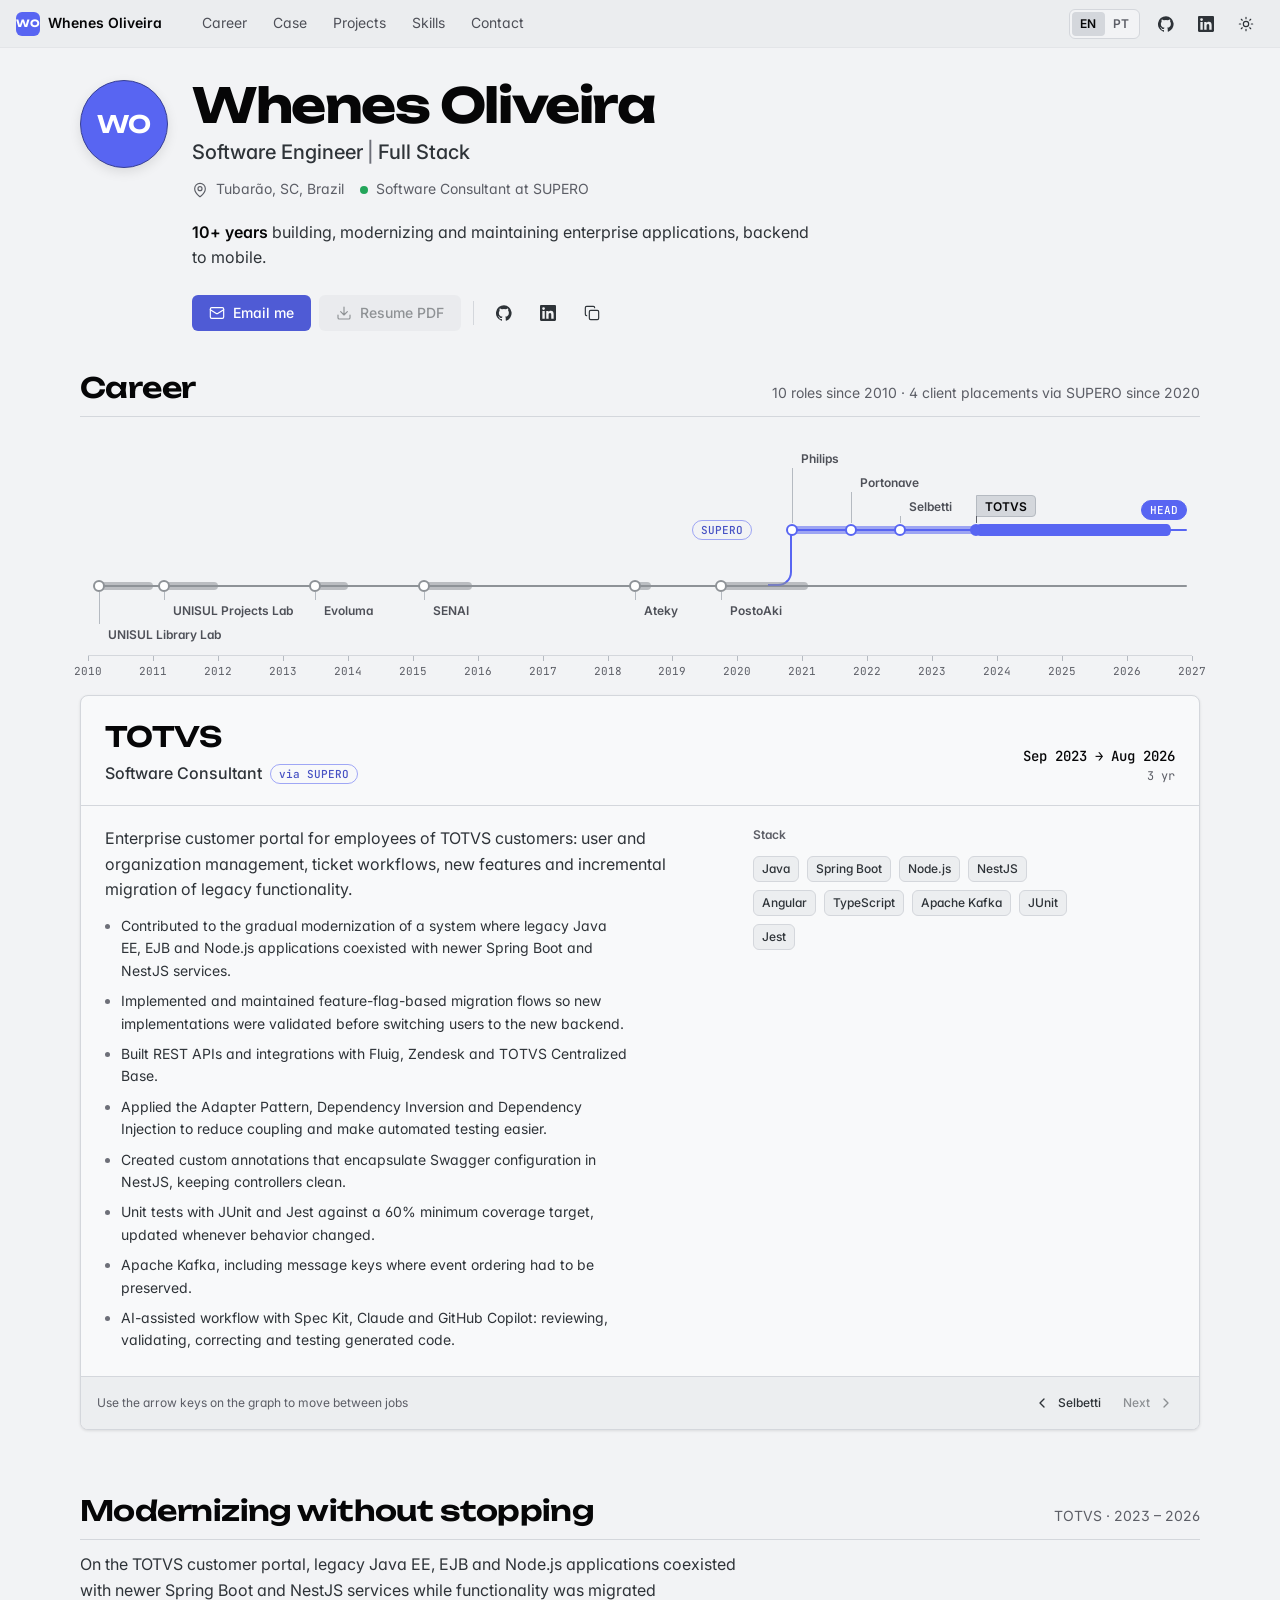
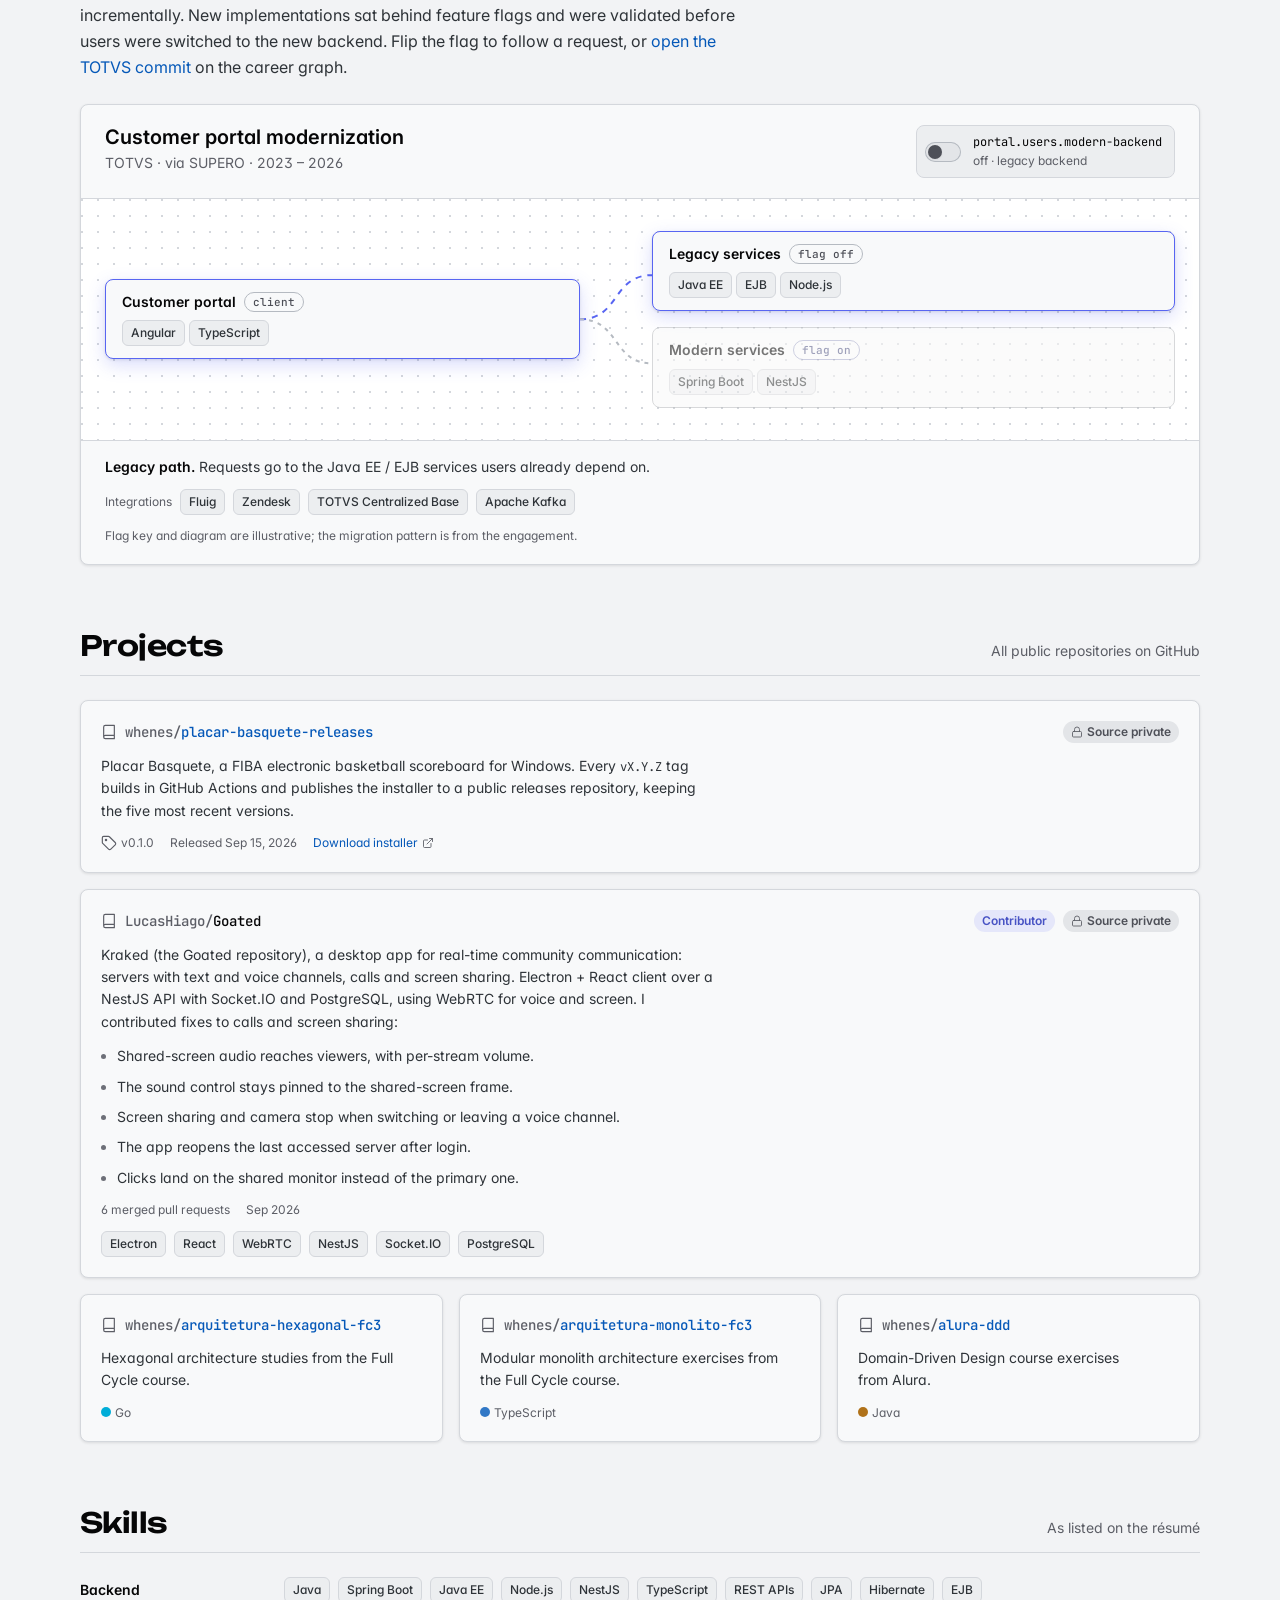
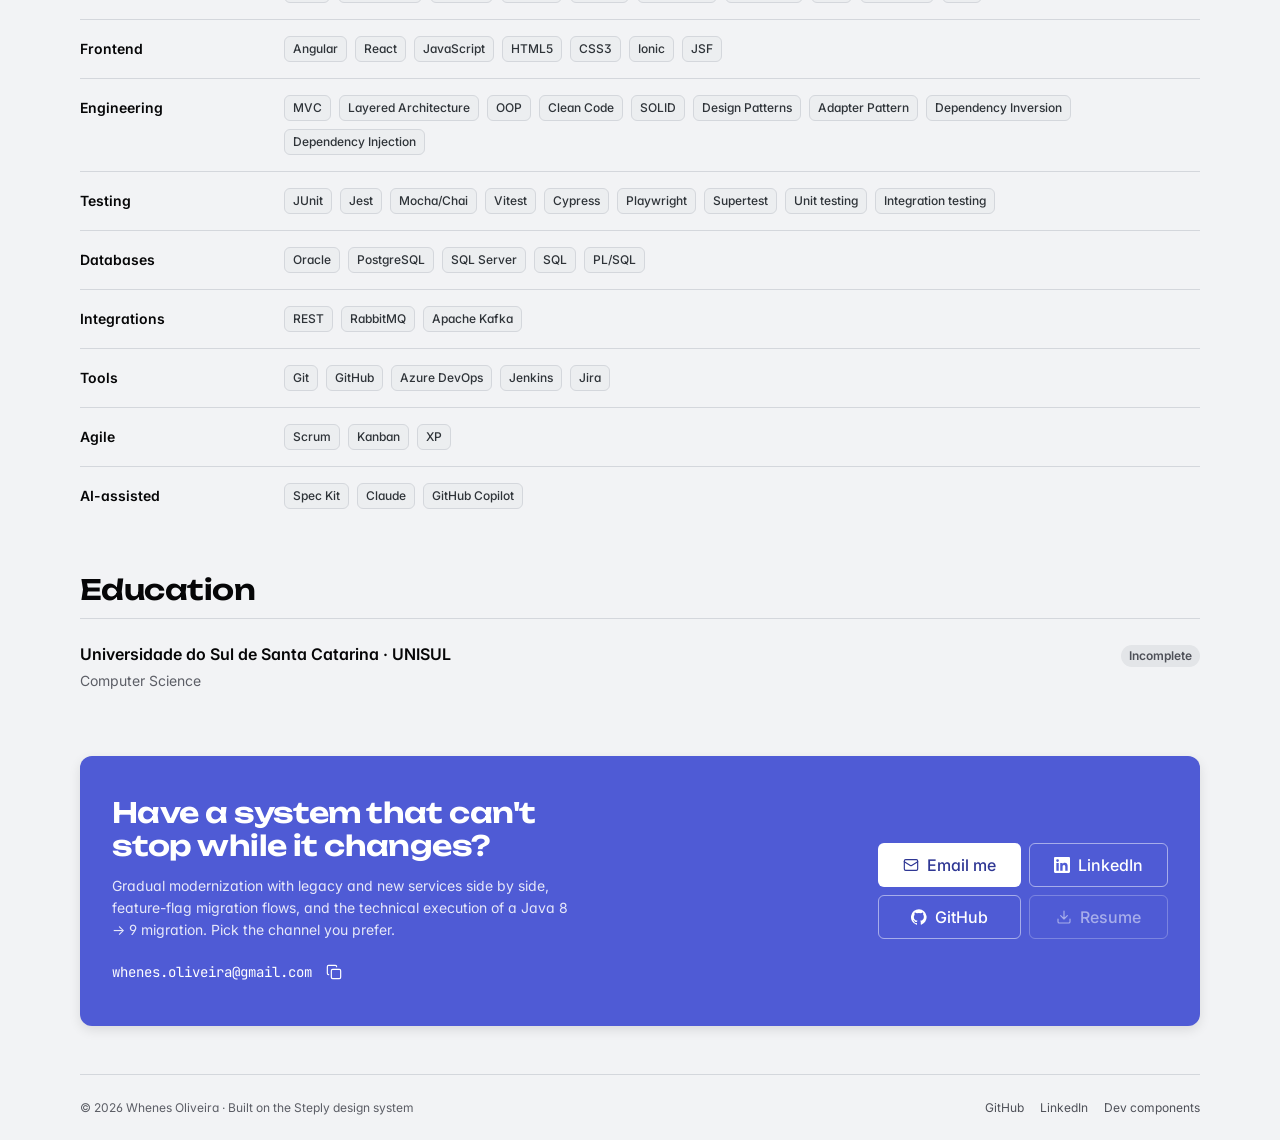
==== commit 0fd3a5aa: "Build from whenes/github-pages-resume@2427f8a" ====
--- a/en/index.html
+++ b/en/index.html
@@ -406,6 +406,29 @@
             <li><a href="https://github.com/whenes/placar-basquete-releases/releases/latest">Download installer</a><svg class="icon" aria-hidden="true" style="width:12px;height:12px"><use href="#i-external"/></svg></li>
           </ul>
         </article>
+        <article class="card repo-card repo-card-featured">
+          <div class="repo-head">
+            <svg class="icon" aria-hidden="true"><use href="#i-repo"/></svg>
+            <h3 class="repo-name"><span class="repo-owner">LucasHiago/</span>Goated</h3>
+            <span class="badge badge-info">Contributor</span>
+            <span class="badge badge-neutral"><svg class="icon" aria-hidden="true" style="width:12px;height:12px"><use href="#i-lock"/></svg>Source private</span>
+          </div>
+          <p class="repo-desc">Kraked (the Goated repository), a desktop app for real-time community communication: servers with text and voice channels, calls and screen sharing. Electron + React client over a NestJS API with Socket.IO and PostgreSQL, using WebRTC for voice and screen. I contributed fixes to calls and screen sharing:</p>
+          <ul class="commit-points">
+            <li>Shared-screen audio reaches viewers, with per-stream volume.</li>
+            <li>The sound control stays pinned to the shared-screen frame.</li>
+            <li>Screen sharing and camera stop when switching or leaving a voice channel.</li>
+            <li>The app reopens the last accessed server after login.</li>
+            <li>Clicks land on the shared monitor instead of the primary one.</li>
+          </ul>
+          <ul class="repo-meta">
+            <li>6 merged pull requests</li>
+            <li>Sep 2026</li>
+          </ul>
+          <ul class="tech-list">
+            <li class="tech">Electron</li><li class="tech">React</li><li class="tech">WebRTC</li><li class="tech">NestJS</li><li class="tech">Socket.IO</li><li class="tech">PostgreSQL</li>
+          </ul>
+        </article>
         <article class="card repo-card">
           <div class="repo-head">
             <svg class="icon" aria-hidden="true"><use href="#i-repo"/></svg>
--- a/assets/css/components.css
+++ b/assets/css/components.css
@@ -584,6 +584,8 @@
 .repo-name a { color: var(--font-link); }
 .repo-owner { color: var(--font-muted); }
 .repo-head .badge { margin-left: auto; }
+.repo-head .badge + .badge { margin-left: 0; }
+.repo-card .commit-points { margin: 0; }
 .repo-desc {
   flex: 1;
   max-width: var(--measure);
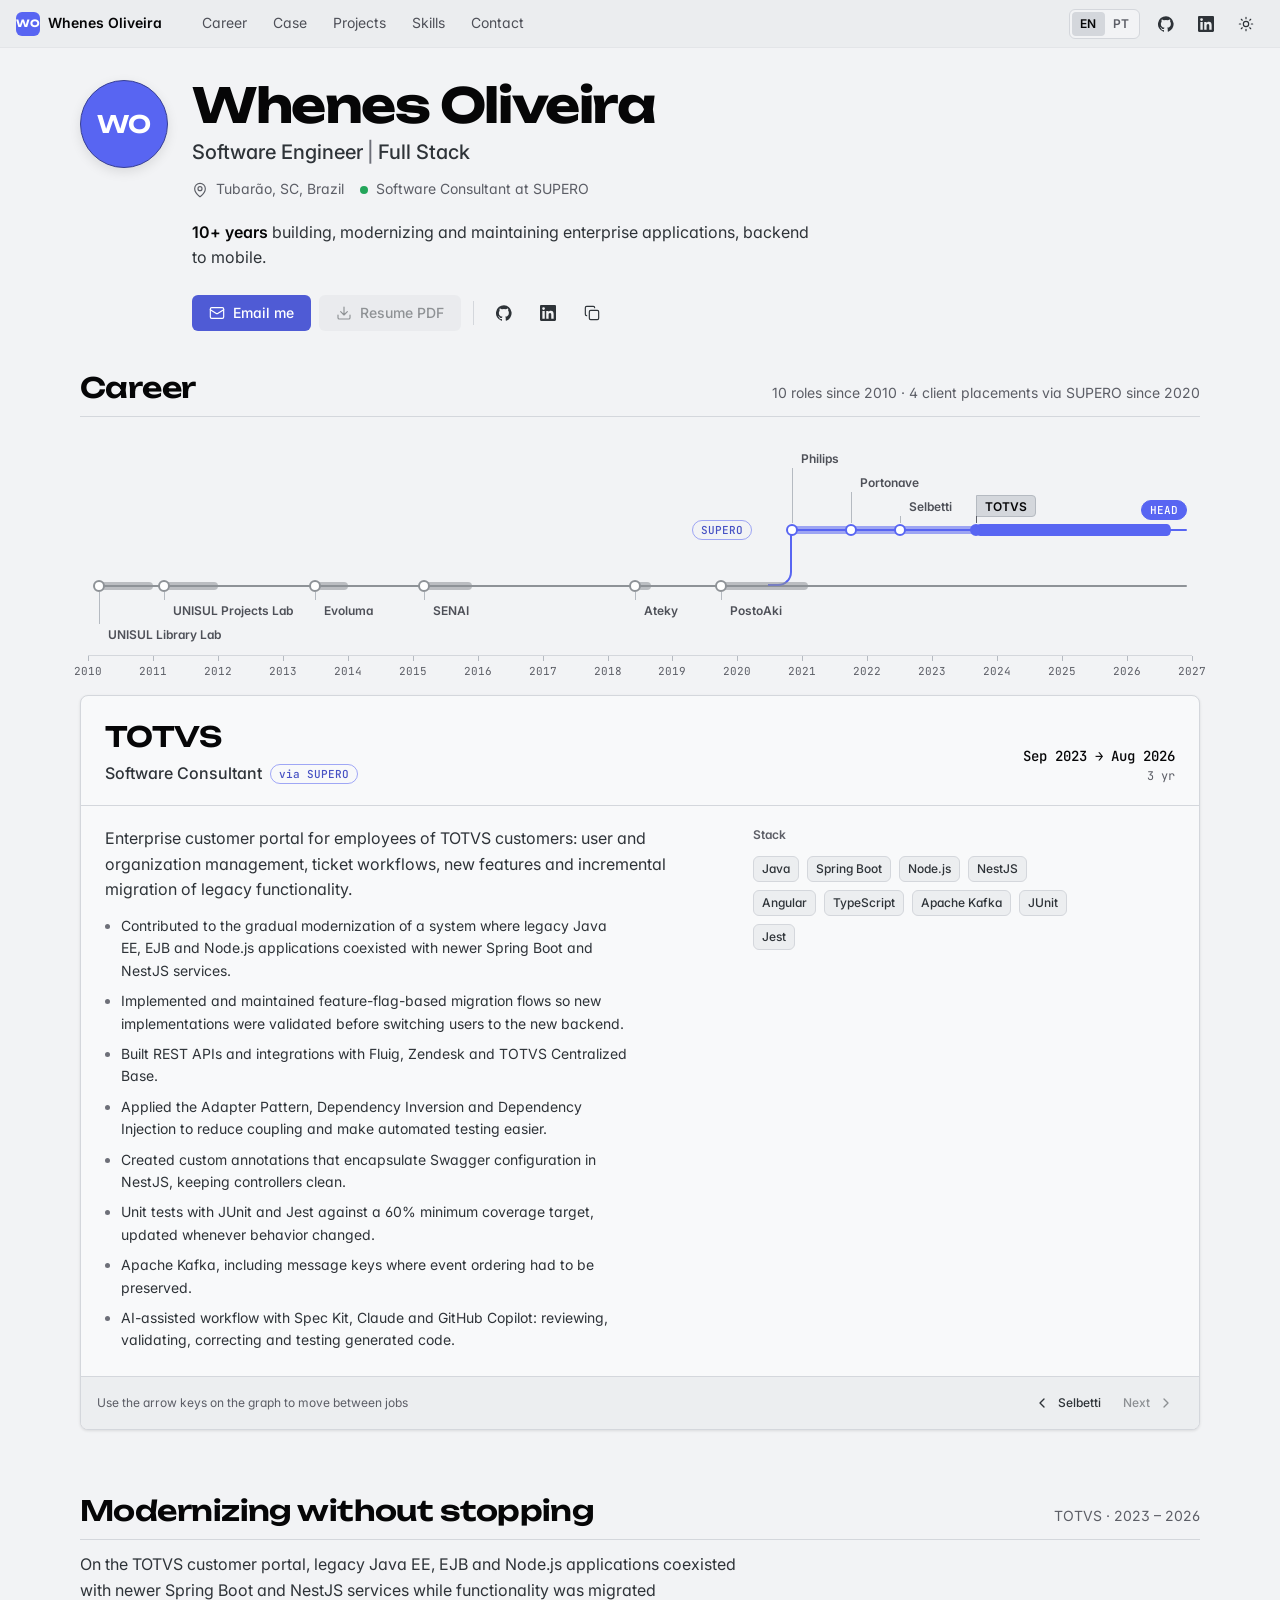
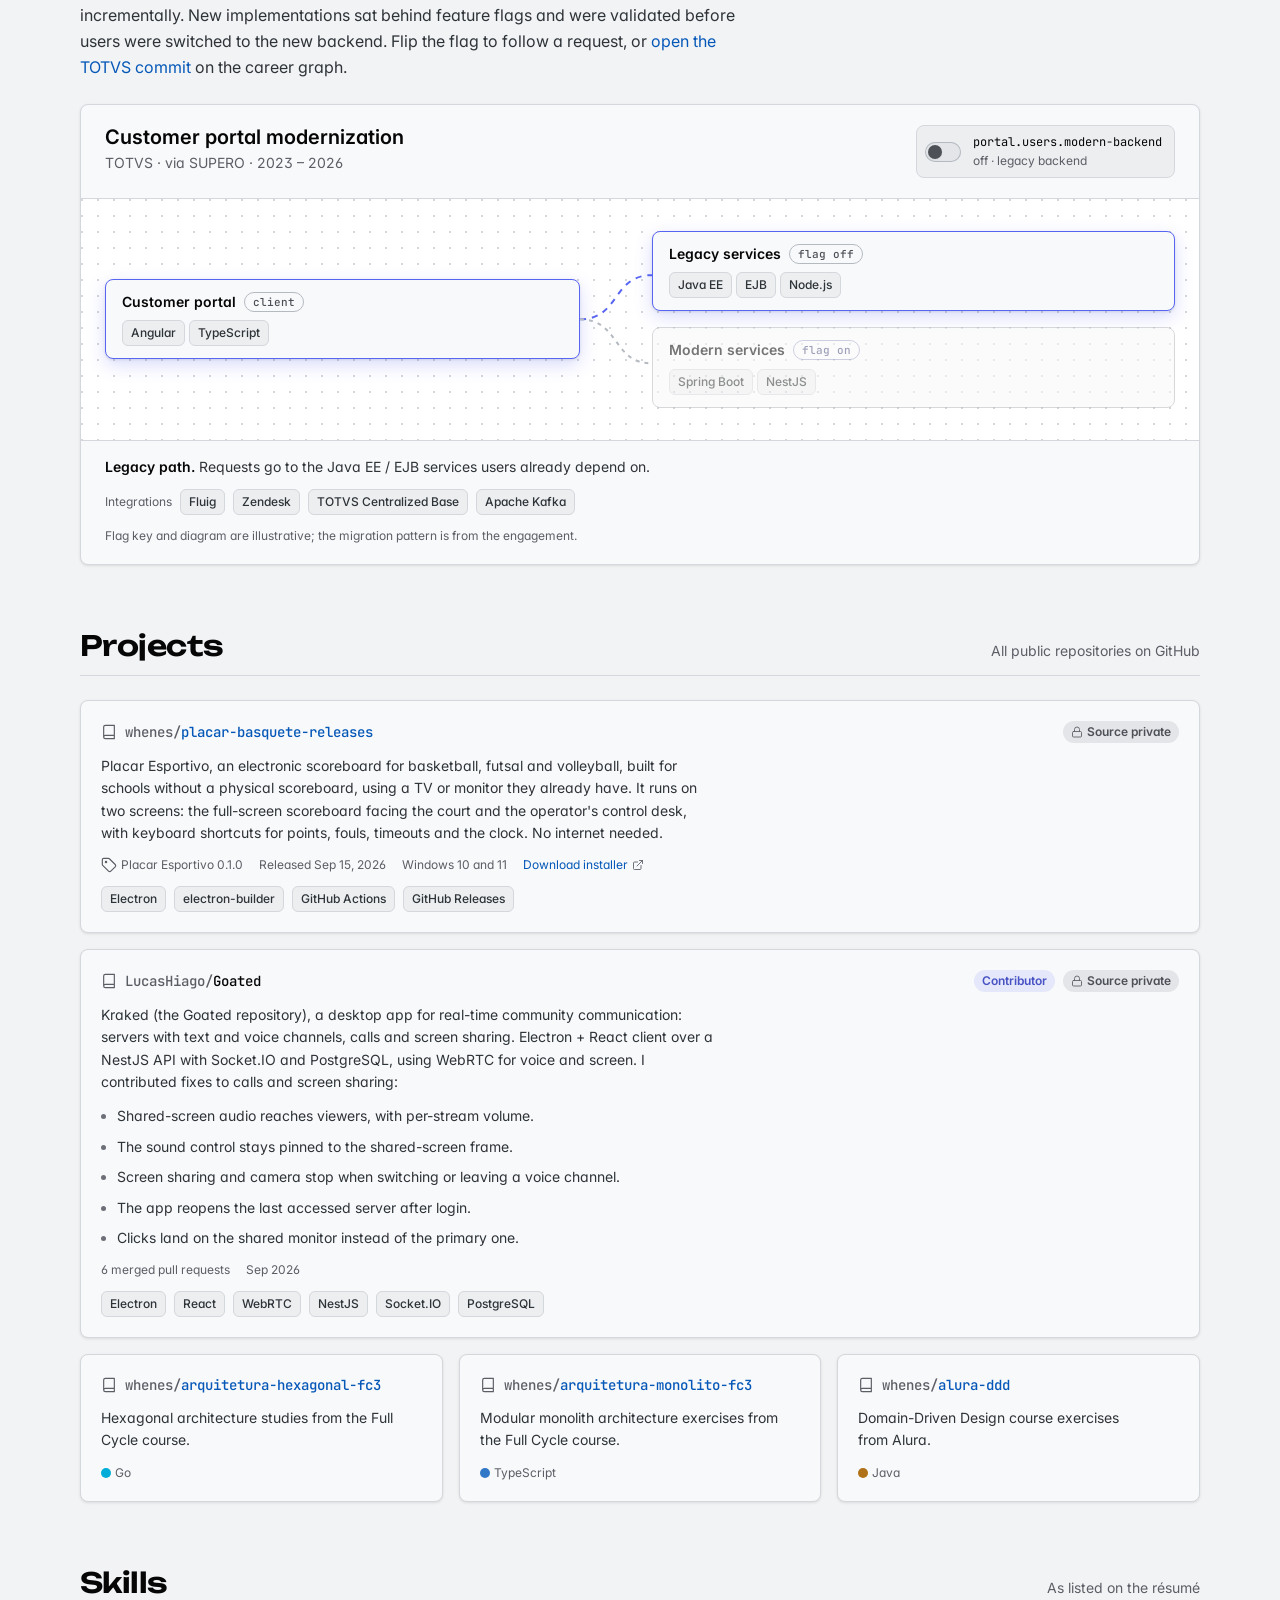
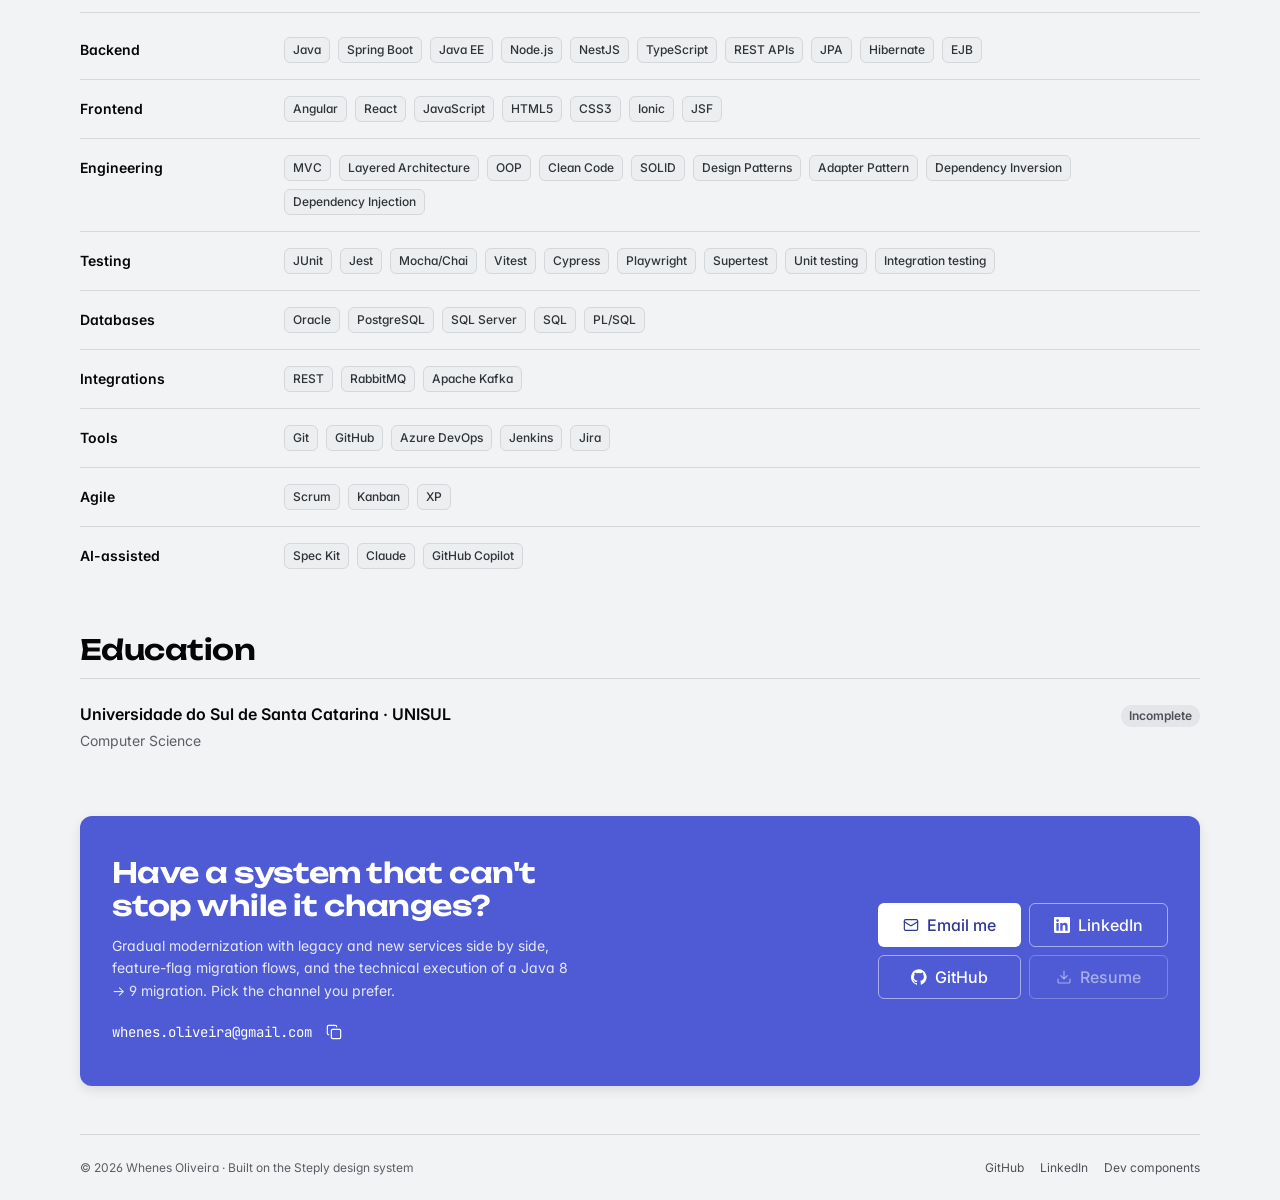
==== commit b1d133bd: "Build from whenes/github-pages-resume@80b4b79" ====
--- a/en/index.html
+++ b/en/index.html
@@ -399,11 +399,15 @@
             <h3 class="repo-name"><a href="https://github.com/whenes/placar-basquete-releases"><span class="repo-owner">whenes/</span>placar-basquete-releases</a></h3>
             <span class="badge badge-neutral"><svg class="icon" aria-hidden="true" style="width:12px;height:12px"><use href="#i-lock"/></svg>Source private</span>
           </div>
-          <p class="repo-desc">Placar Basquete, a FIBA electronic basketball scoreboard for Windows. Every <span class="mono">vX.Y.Z</span> tag builds in GitHub Actions and publishes the installer to a public releases repository, keeping the five most recent versions.</p>
+          <p class="repo-desc">Placar Esportivo, an electronic scoreboard for basketball, futsal and volleyball, built for schools without a physical scoreboard, using a TV or monitor they already have. It runs on two screens: the full-screen scoreboard facing the court and the operator's control desk, with keyboard shortcuts for points, fouls, timeouts and the clock. No internet needed.</p>
           <ul class="repo-meta">
-            <li><svg class="icon" aria-hidden="true"><use href="#i-tag"/></svg>v0.1.0</li>
+            <li><svg class="icon" aria-hidden="true"><use href="#i-tag"/></svg>Placar Esportivo 0.1.0</li>
             <li>Released Sep 15, 2026</li>
+            <li>Windows 10 and 11</li>
             <li><a href="https://github.com/whenes/placar-basquete-releases/releases/latest">Download installer</a><svg class="icon" aria-hidden="true" style="width:12px;height:12px"><use href="#i-external"/></svg></li>
+          </ul>
+          <ul class="tech-list">
+            <li class="tech">Electron</li><li class="tech">electron-builder</li><li class="tech">GitHub Actions</li><li class="tech">GitHub Releases</li>
           </ul>
         </article>
         <article class="card repo-card repo-card-featured">
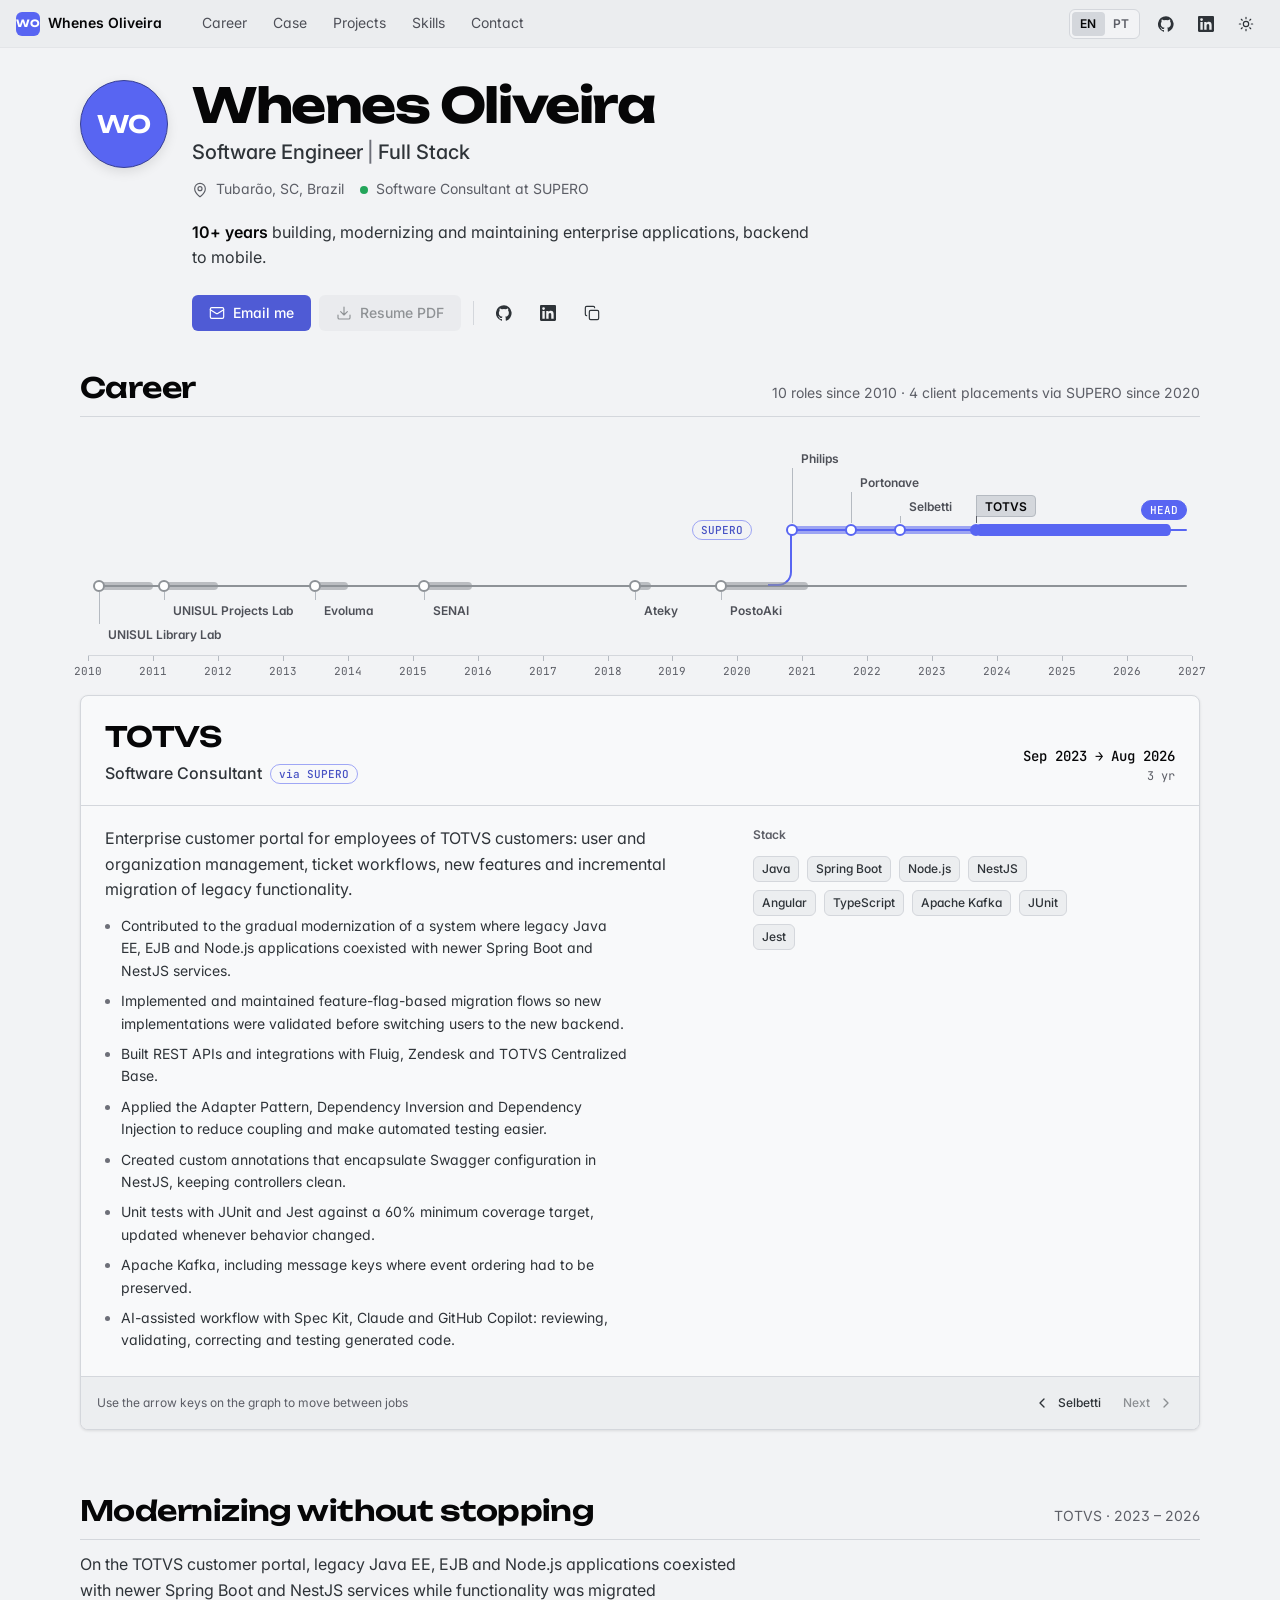
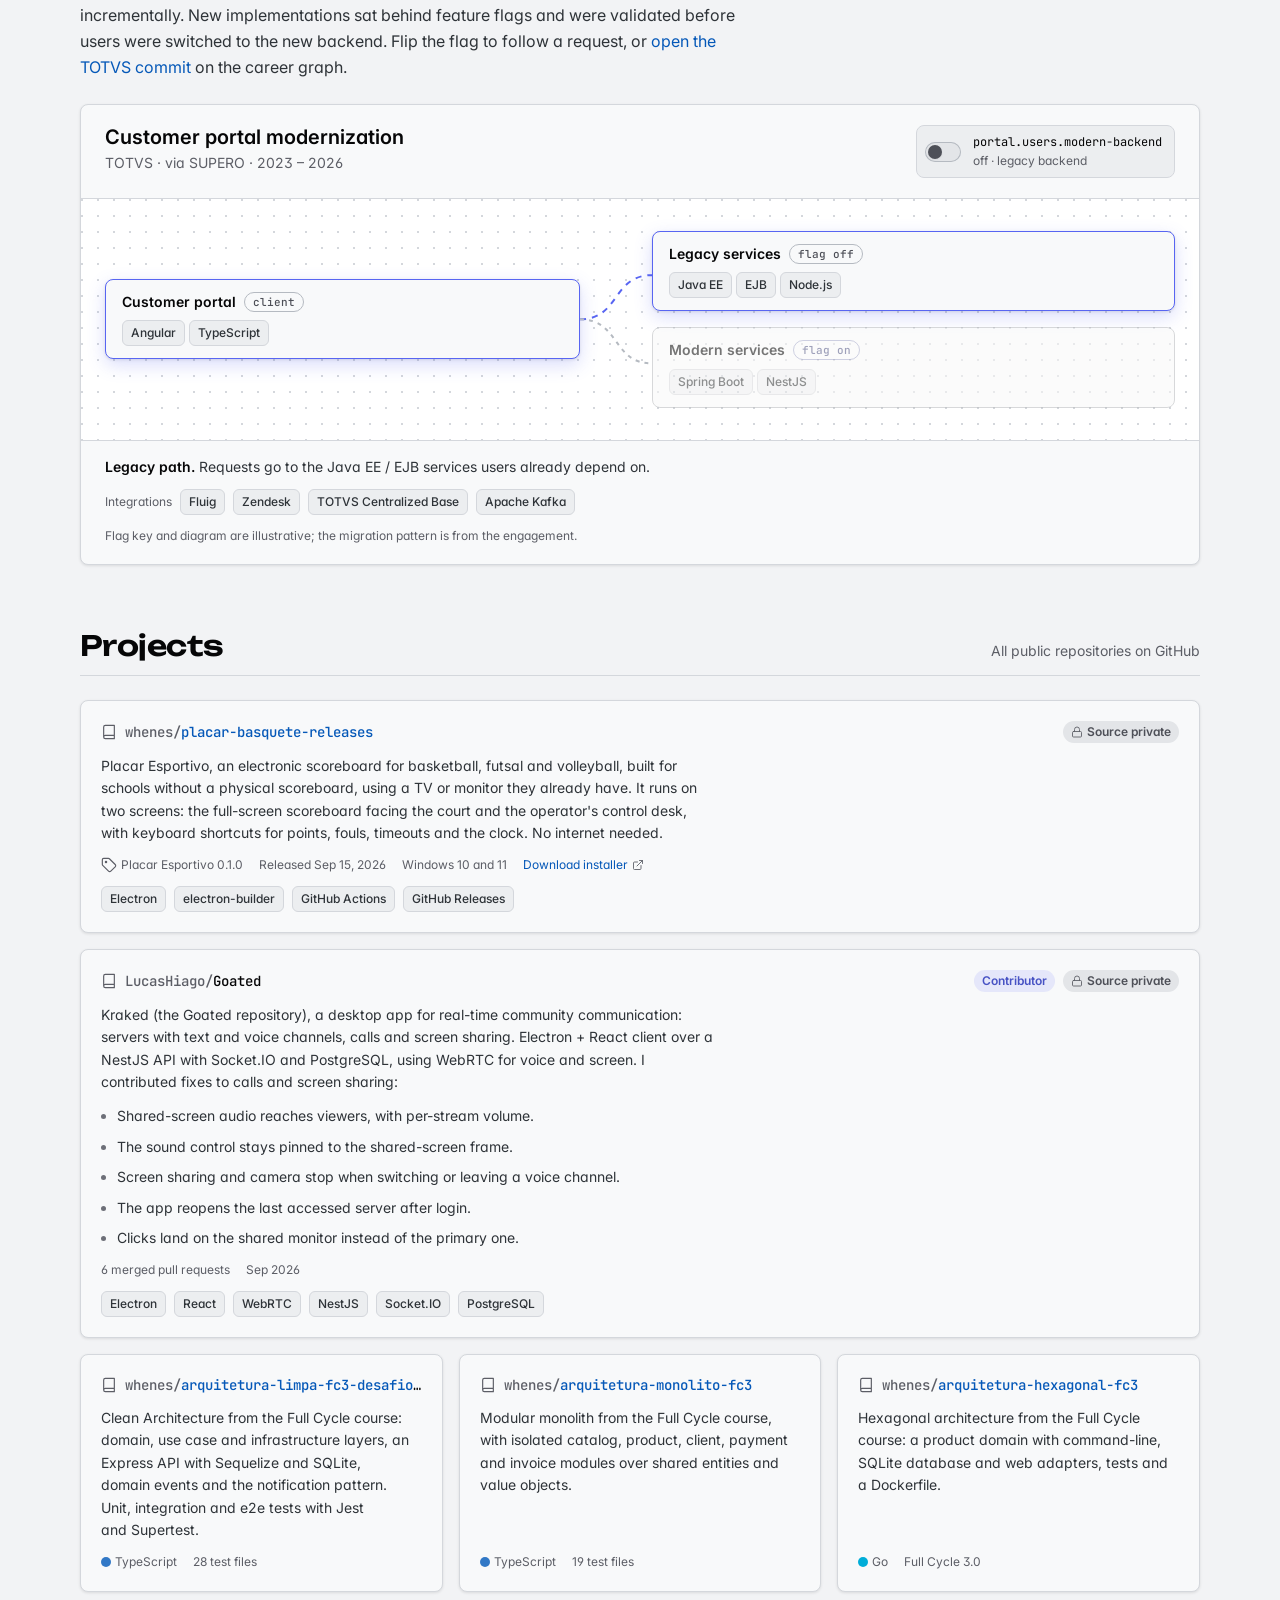
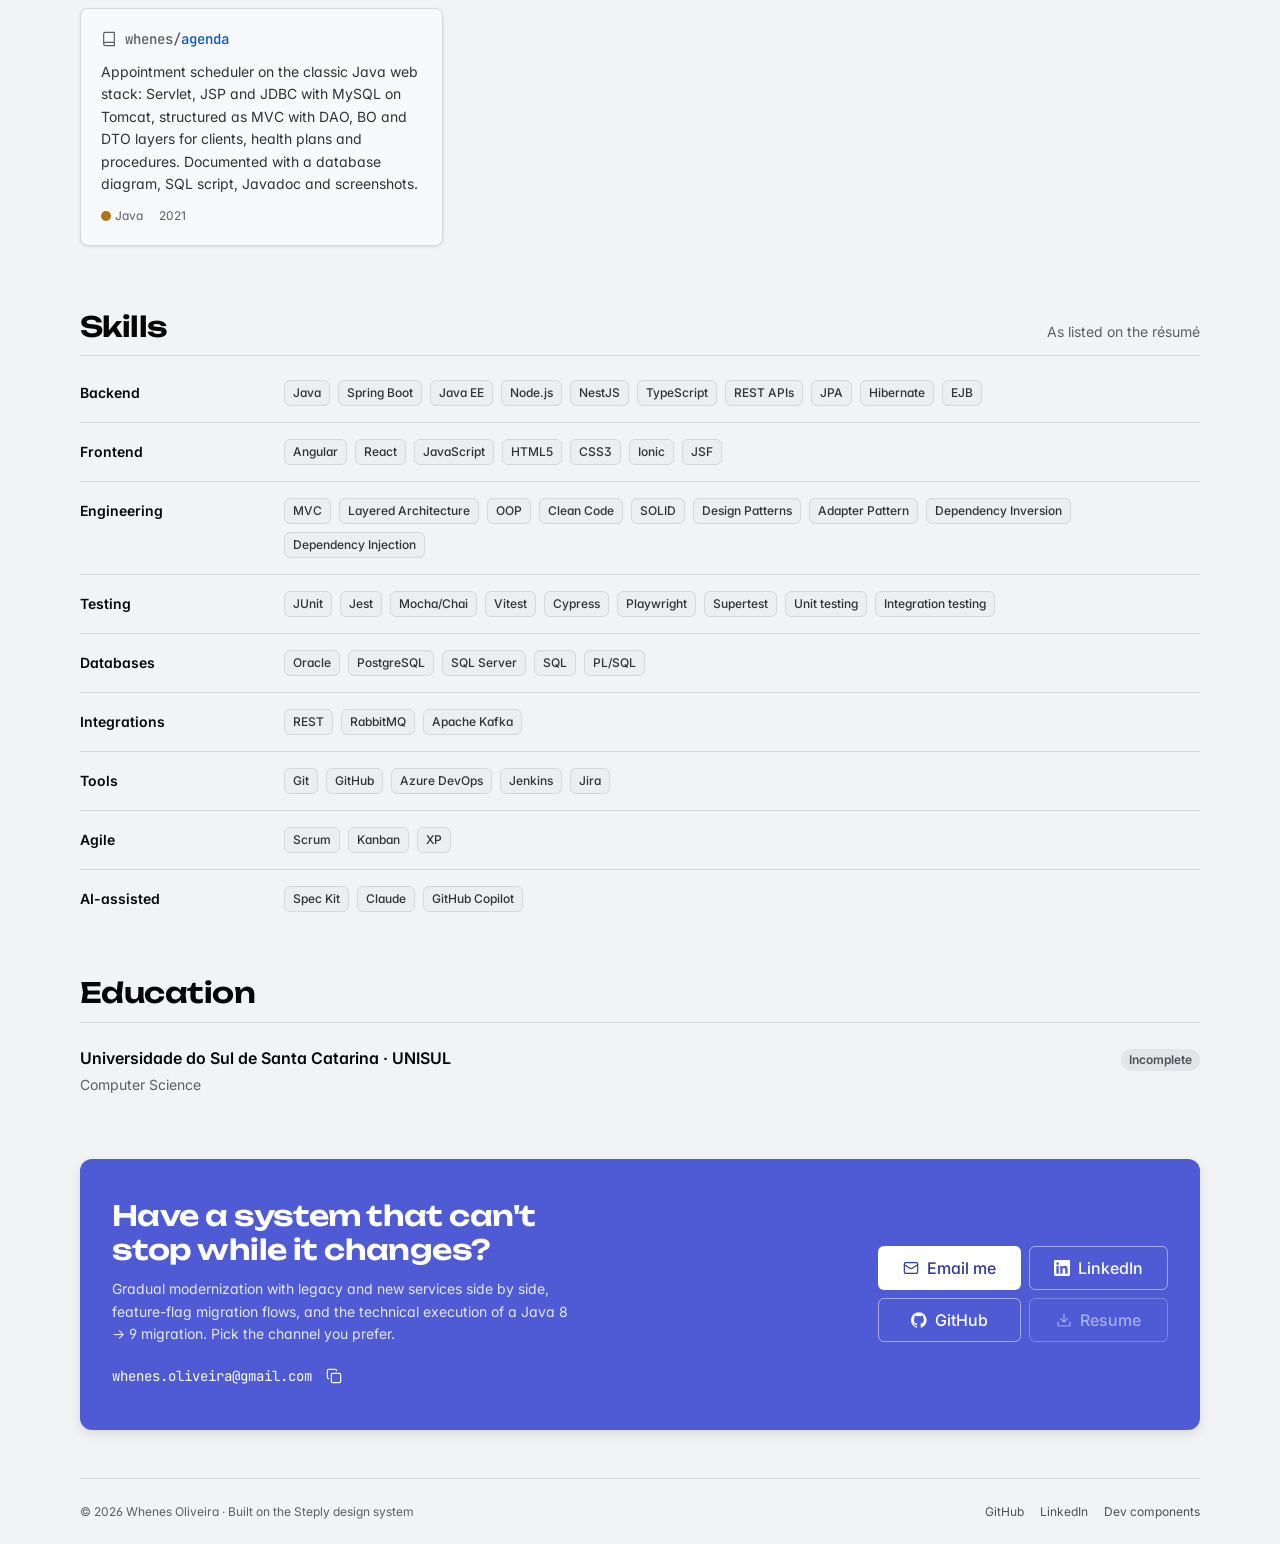
==== commit 35591bc0: "Build from whenes/github-pages-resume@2a36d1e" ====
--- a/en/index.html
+++ b/en/index.html
@@ -436,26 +436,34 @@
         <article class="card repo-card">
           <div class="repo-head">
             <svg class="icon" aria-hidden="true"><use href="#i-repo"/></svg>
-            <h3 class="repo-name"><a href="https://github.com/whenes/arquitetura-hexagonal-fc3"><span class="repo-owner">whenes/</span>arquitetura-hexagonal-fc3</a></h3>
-          </div>
-          <p class="repo-desc">Hexagonal architecture studies from the Full Cycle course.</p>
-          <ul class="repo-meta"><li><span class="lang-dot" style="--lang:#00add8" aria-hidden="true"></span>Go</li></ul>
+            <h3 class="repo-name"><a href="https://github.com/whenes/arquitetura-limpa-fc3-desafio-usecase"><span class="repo-owner">whenes/</span>arquitetura-limpa-fc3-desafio-usecase</a></h3>
+          </div>
+          <p class="repo-desc">Clean Architecture from the Full Cycle course: domain, use case and infrastructure layers, an Express API with Sequelize and SQLite, domain events and the notification pattern. Unit, integration and e2e tests with Jest and Supertest.</p>
+          <ul class="repo-meta"><li><span class="lang-dot" style="--lang:#3178c6" aria-hidden="true"></span>TypeScript</li><li>28 test files</li></ul>
         </article>
         <article class="card repo-card">
           <div class="repo-head">
             <svg class="icon" aria-hidden="true"><use href="#i-repo"/></svg>
             <h3 class="repo-name"><a href="https://github.com/whenes/arquitetura-monolito-fc3"><span class="repo-owner">whenes/</span>arquitetura-monolito-fc3</a></h3>
           </div>
-          <p class="repo-desc">Modular monolith architecture exercises from the Full Cycle course.</p>
-          <ul class="repo-meta"><li><span class="lang-dot" style="--lang:#3178c6" aria-hidden="true"></span>TypeScript</li></ul>
+          <p class="repo-desc">Modular monolith from the Full Cycle course, with isolated catalog, product, client, payment and invoice modules over shared entities and value objects.</p>
+          <ul class="repo-meta"><li><span class="lang-dot" style="--lang:#3178c6" aria-hidden="true"></span>TypeScript</li><li>19 test files</li></ul>
         </article>
         <article class="card repo-card">
           <div class="repo-head">
             <svg class="icon" aria-hidden="true"><use href="#i-repo"/></svg>
-            <h3 class="repo-name"><a href="https://github.com/whenes/alura-ddd"><span class="repo-owner">whenes/</span>alura-ddd</a></h3>
-          </div>
-          <p class="repo-desc">Domain-Driven Design course exercises from Alura.</p>
-          <ul class="repo-meta"><li><span class="lang-dot" style="--lang:#b07219" aria-hidden="true"></span>Java</li></ul>
+            <h3 class="repo-name"><a href="https://github.com/whenes/arquitetura-hexagonal-fc3"><span class="repo-owner">whenes/</span>arquitetura-hexagonal-fc3</a></h3>
+          </div>
+          <p class="repo-desc">Hexagonal architecture from the Full Cycle course: a product domain with command-line, SQLite database and web adapters, tests and a Dockerfile.</p>
+          <ul class="repo-meta"><li><span class="lang-dot" style="--lang:#00add8" aria-hidden="true"></span>Go</li><li>Full Cycle 3.0</li></ul>
+        </article>
+        <article class="card repo-card">
+          <div class="repo-head">
+            <svg class="icon" aria-hidden="true"><use href="#i-repo"/></svg>
+            <h3 class="repo-name"><a href="https://github.com/whenes/agenda"><span class="repo-owner">whenes/</span>agenda</a></h3>
+          </div>
+          <p class="repo-desc">Appointment scheduler on the classic Java web stack: Servlet, JSP and JDBC with MySQL on Tomcat, structured as MVC with DAO, BO and DTO layers for clients, health plans and procedures. Documented with a database diagram, SQL script, Javadoc and screenshots.</p>
+          <ul class="repo-meta"><li><span class="lang-dot" style="--lang:#b07219" aria-hidden="true"></span>Java</li><li>2021</li></ul>
         </article>
       </div>
     </section>
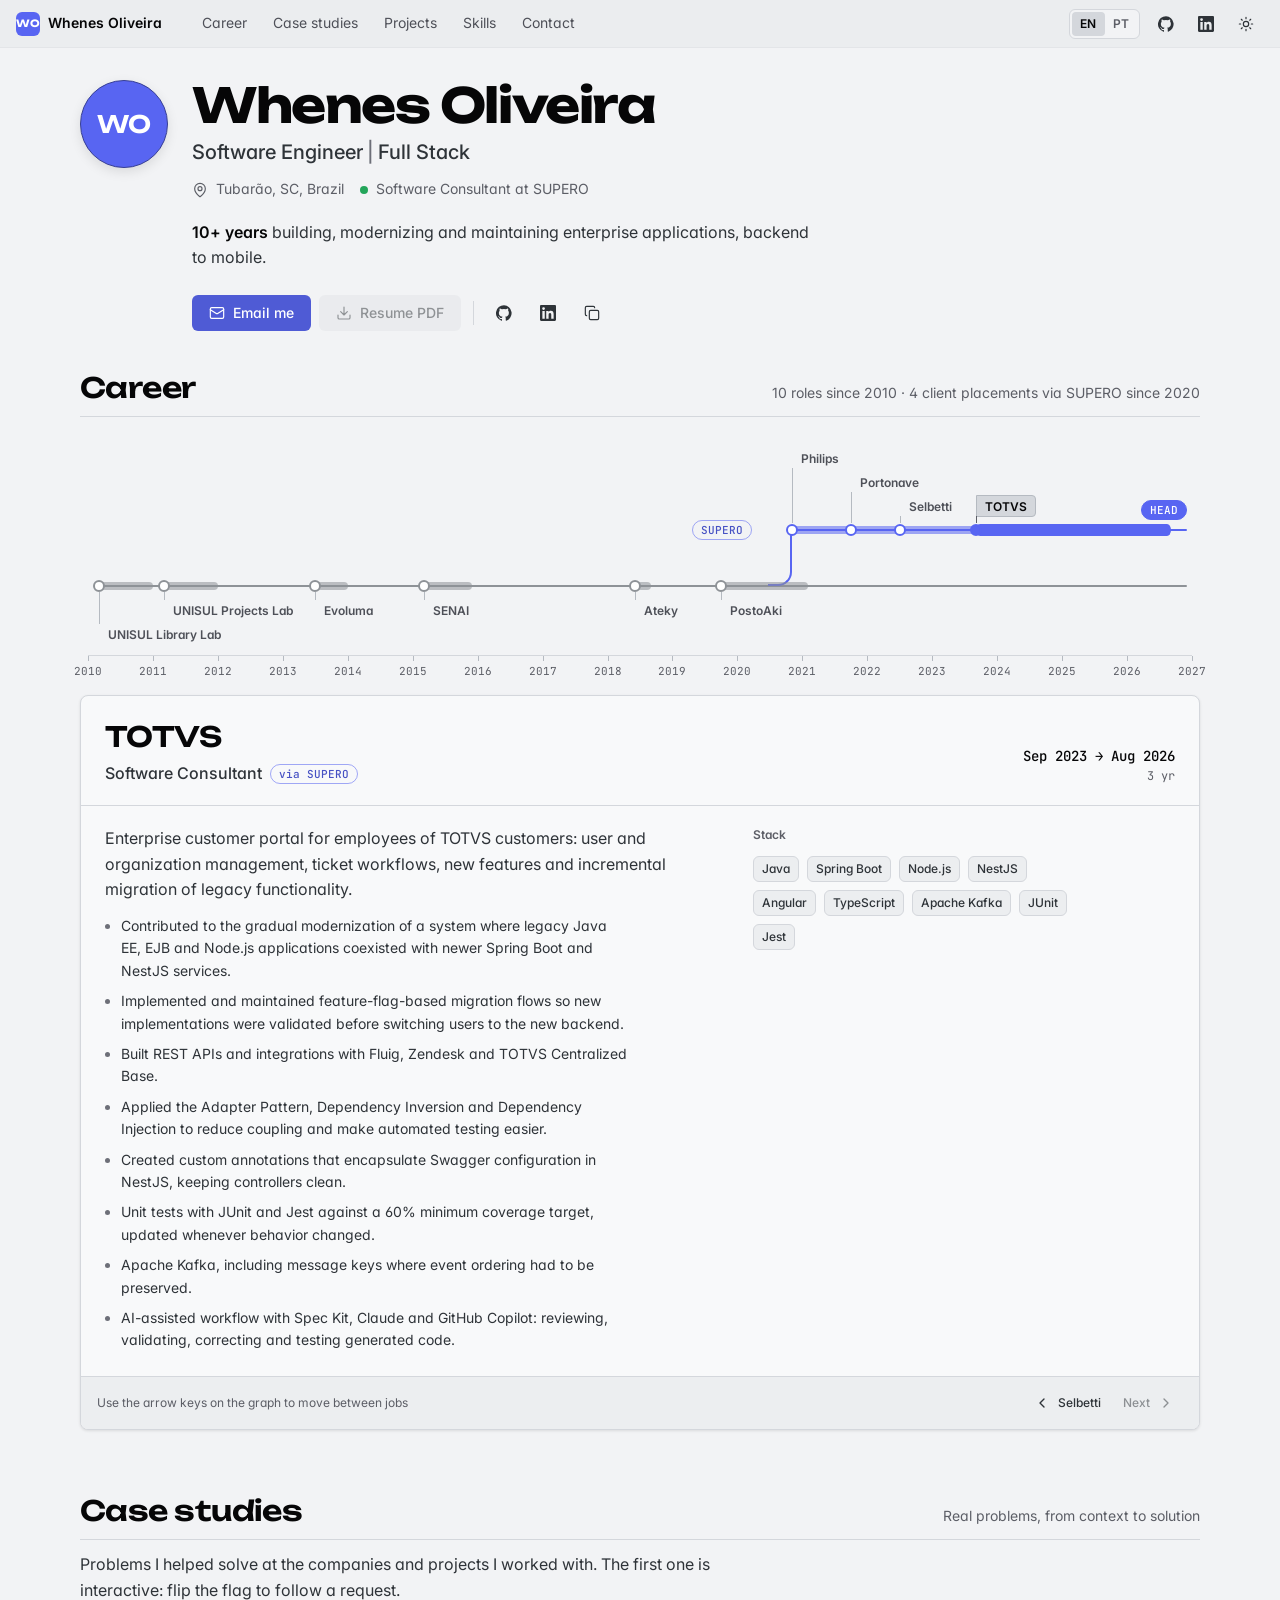
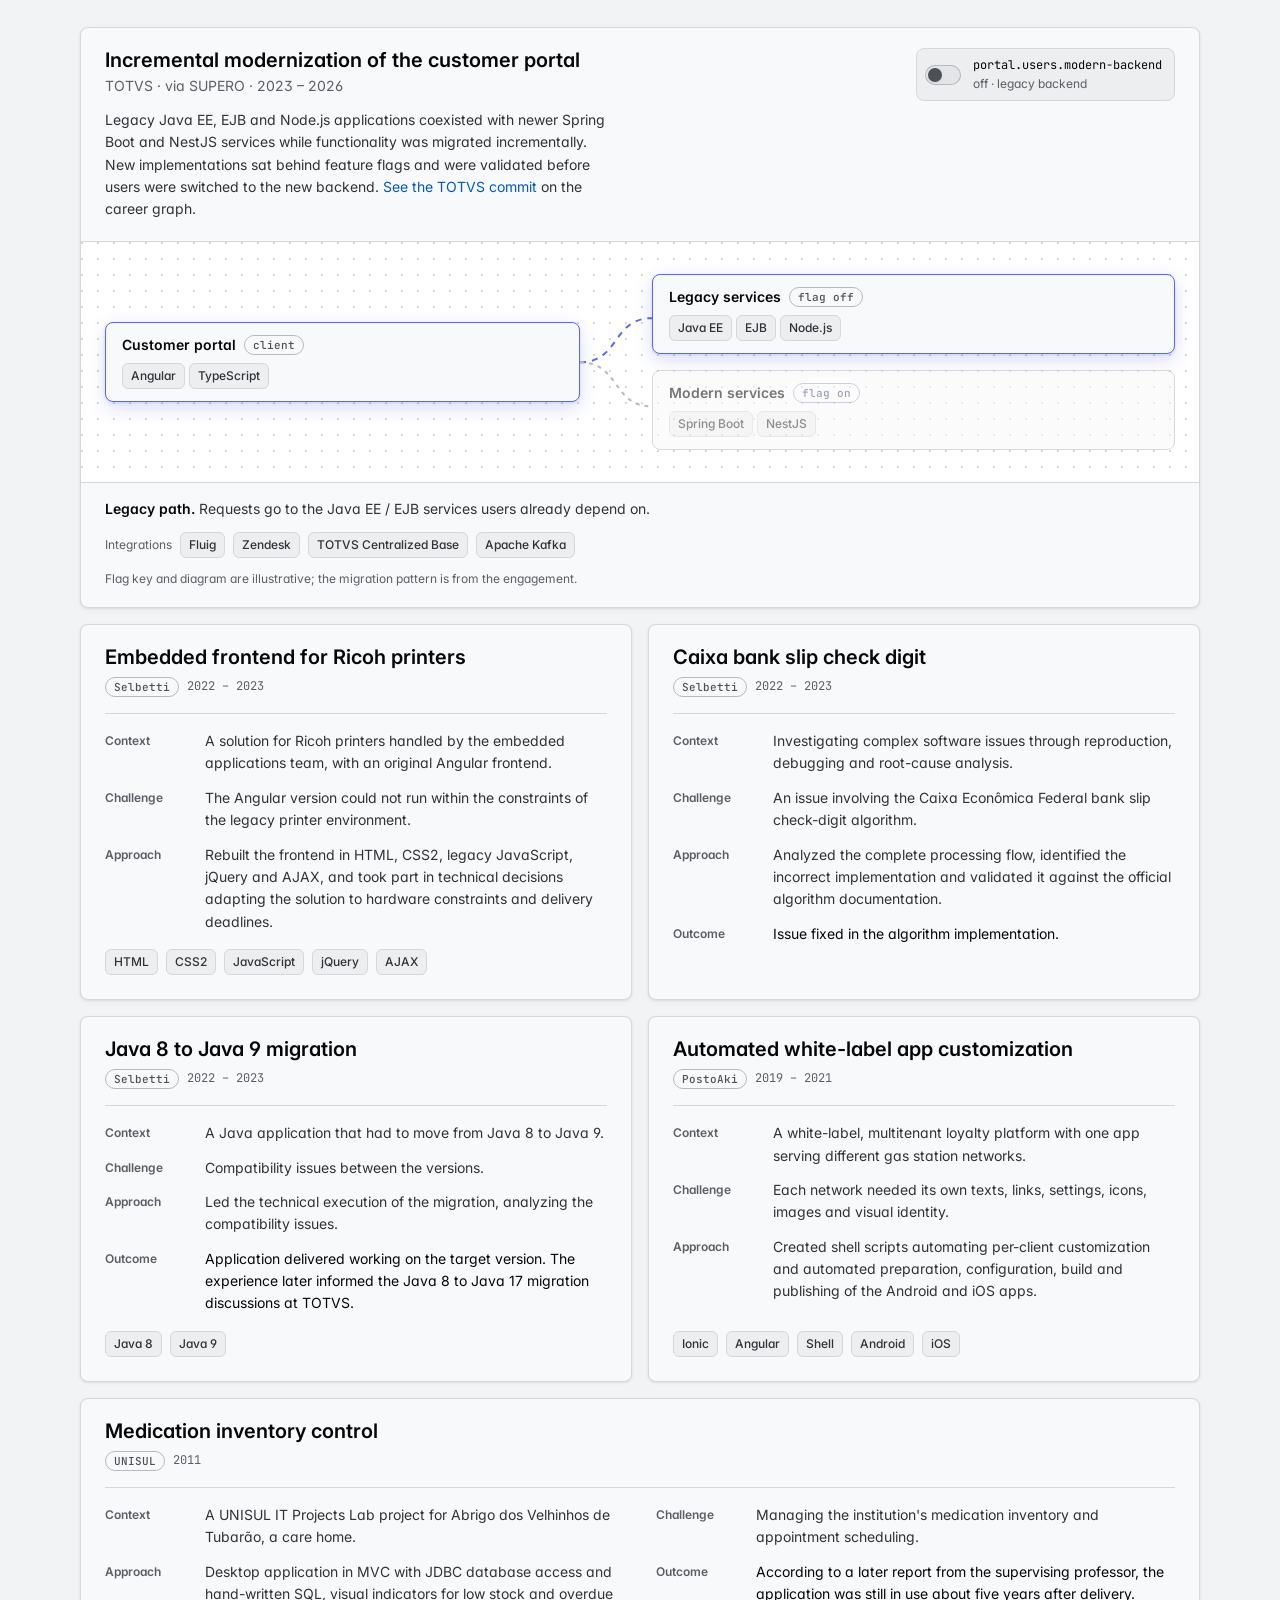
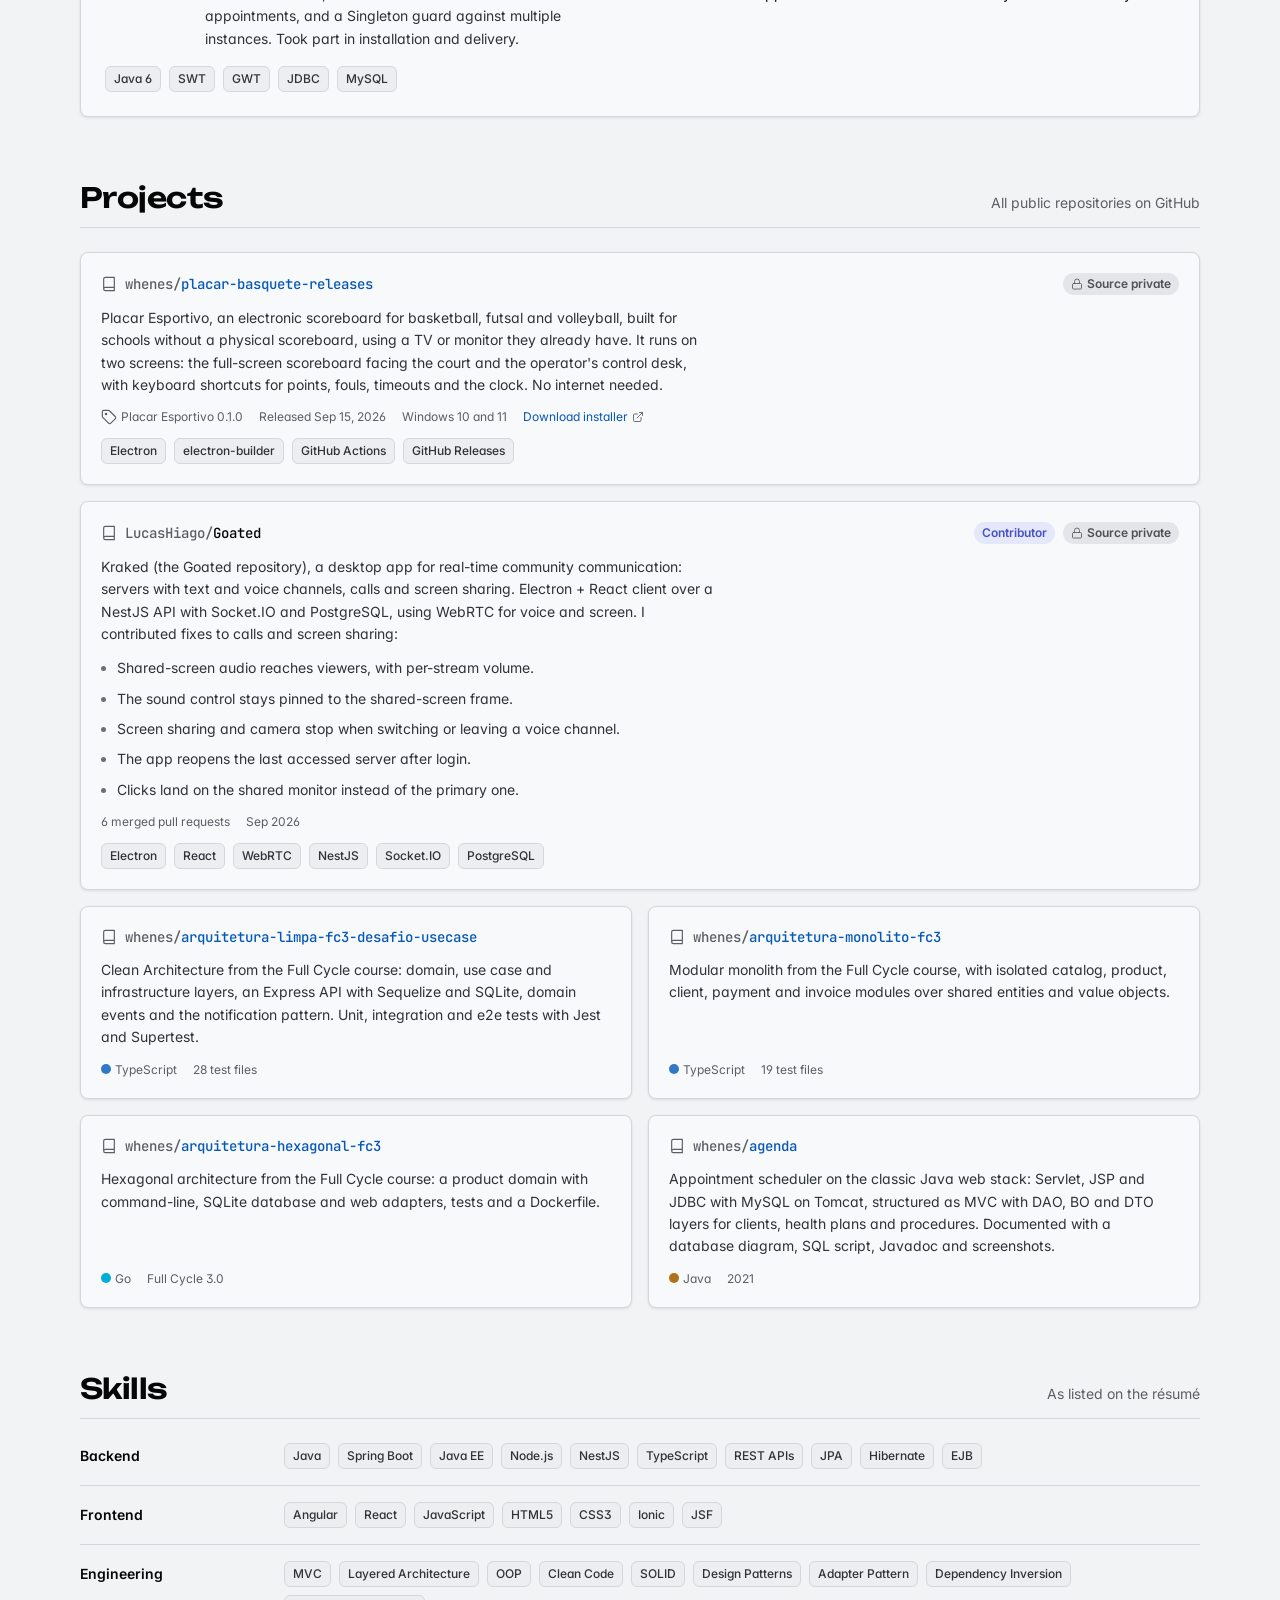
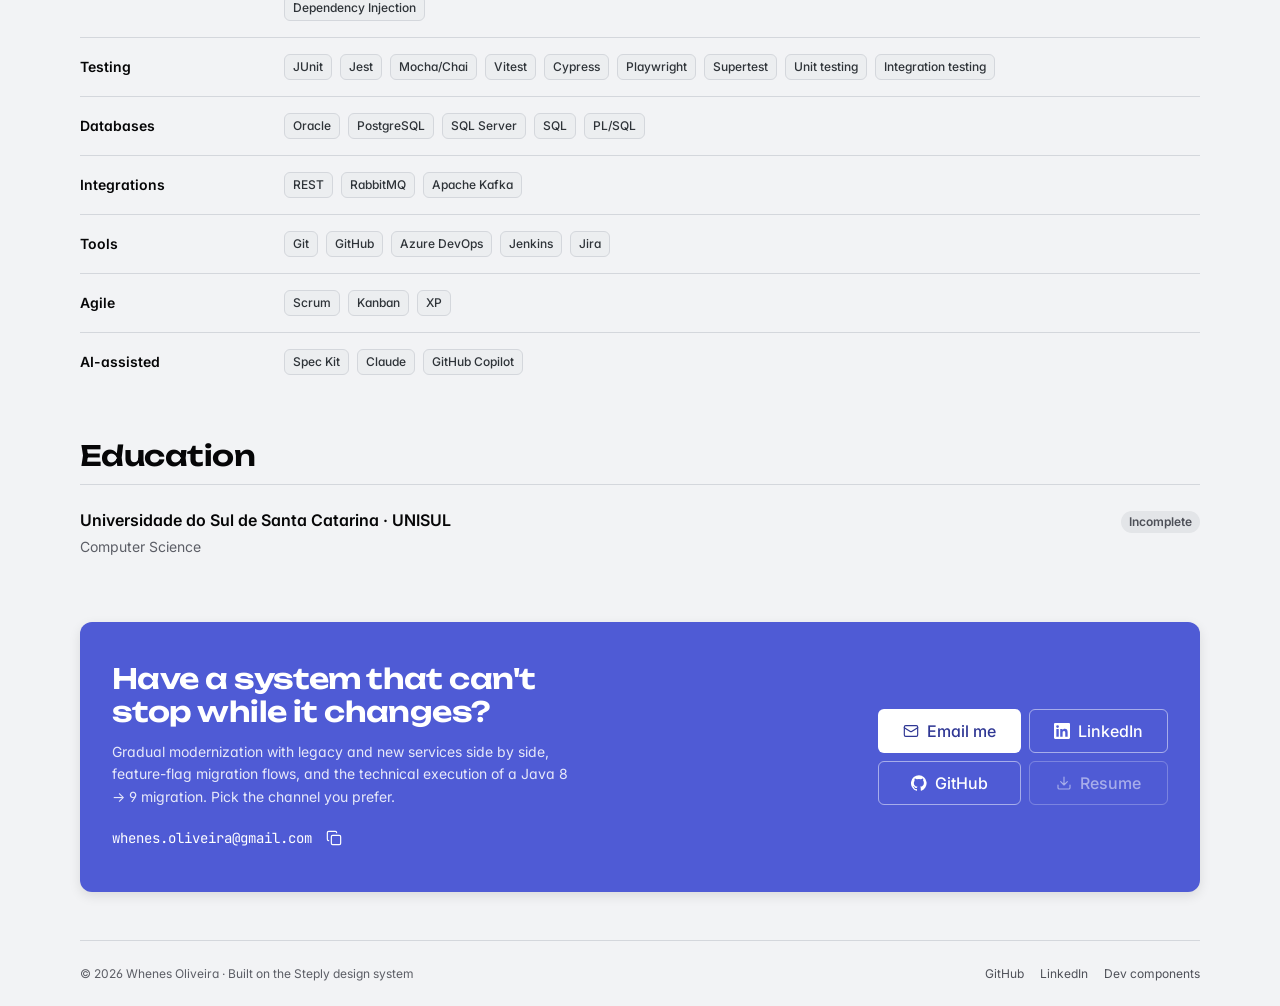
==== commit 7babbd64: "Build from whenes/github-pages-resume@46ba5b2" ====
--- a/en/index.html
+++ b/en/index.html
@@ -61,7 +61,7 @@
     <nav aria-label="Sections">
       <ul class="app-topbar-nav">
         <li><a href="#career">Career</a></li>
-        <li><a href="#case">Case</a></li>
+        <li><a href="#cases">Case studies</a></li>
         <li><a href="#projects">Projects</a></li>
         <li><a href="#skills">Skills</a></li>
         <li><a href="#contact">Contact</a></li>
@@ -330,18 +330,19 @@
       </ol>
     </section>
 
-    <!-- ============ Case ============ -->
-    <section class="page-section" id="case" aria-labelledby="case-title">
+    <!-- ============ Case studies ============ -->
+    <section class="page-section" id="cases" aria-labelledby="cases-title">
       <header class="section-heading">
-        <h2 class="section-heading-title" id="case-title">Modernizing without stopping</h2>
-        <span class="section-heading-note">TOTVS · 2023 – 2026</span>
+        <h2 class="section-heading-title" id="cases-title">Case studies</h2>
+        <span class="section-heading-note">Real problems, from context to solution</span>
       </header>
-      <p class="page-lede">On the TOTVS customer portal, legacy Java EE, EJB and Node.js applications coexisted with newer Spring Boot and NestJS services while functionality was migrated incrementally. New implementations sat behind feature flags and were validated before users were switched to the new backend. Flip the flag to follow a request, or <a href="#log-totvs">open the TOTVS commit</a> on the career graph.</p>
+      <p class="page-lede">Problems I helped solve at the companies and projects I worked with. The first one is interactive: flip the flag to follow a request.</p>
       <article class="card flag-case" data-flag-case>
         <header class="flag-case-header">
           <div>
-            <h3 class="flag-case-title">Customer portal modernization</h3>
+            <h3 class="flag-case-title">Incremental modernization of the customer portal</h3>
             <p class="flag-case-org">TOTVS · via SUPERO · 2023 – 2026</p>
+            <p class="flag-case-desc">Legacy Java EE, EJB and Node.js applications coexisted with newer Spring Boot and NestJS services while functionality was migrated incrementally. New implementations sat behind feature flags and were validated before users were switched to the new backend. <a href="#log-totvs">See the TOTVS commit</a> on the career graph.</p>
           </div>
           <button class="flag-switch" type="button" role="switch" aria-checked="false" aria-label="Feature flag portal.users.modern-backend">
             <span class="flag-switch-track" aria-hidden="true"></span>
@@ -384,6 +385,70 @@
           <p class="flag-note">Flag key and diagram are illustrative; the migration pattern is from the engagement.</p>
         </footer>
       </article>
+      <div class="case-grid">
+        <article class="card case-card" id="case-ricoh">
+          <header class="case-head">
+            <h3 class="case-title">Embedded frontend for Ricoh printers</h3>
+            <p class="case-meta"><span class="ref">Selbetti</span><span class="case-date">2022 – 2023</span></p>
+          </header>
+          <dl class="case-body">
+            <div><dt>Context</dt><dd>A solution for Ricoh printers handled by the embedded applications team, with an original Angular frontend.</dd></div>
+            <div><dt>Challenge</dt><dd>The Angular version could not run within the constraints of the legacy printer environment.</dd></div>
+            <div><dt>Approach</dt><dd>Rebuilt the frontend in HTML, CSS2, legacy JavaScript, jQuery and AJAX, and took part in technical decisions adapting the solution to hardware constraints and delivery deadlines.</dd></div>
+          </dl>
+          <ul class="tech-list"><li class="tech">HTML</li><li class="tech">CSS2</li><li class="tech">JavaScript</li><li class="tech">jQuery</li><li class="tech">AJAX</li></ul>
+        </article>
+        <article class="card case-card" id="case-boleto">
+          <header class="case-head">
+            <h3 class="case-title">Caixa bank slip check digit</h3>
+            <p class="case-meta"><span class="ref">Selbetti</span><span class="case-date">2022 – 2023</span></p>
+          </header>
+          <dl class="case-body">
+            <div><dt>Context</dt><dd>Investigating complex software issues through reproduction, debugging and root-cause analysis.</dd></div>
+            <div><dt>Challenge</dt><dd>An issue involving the Caixa Econômica Federal bank slip check-digit algorithm.</dd></div>
+            <div><dt>Approach</dt><dd>Analyzed the complete processing flow, identified the incorrect implementation and validated it against the official algorithm documentation.</dd></div>
+            <div class="case-outcome"><dt>Outcome</dt><dd>Issue fixed in the algorithm implementation.</dd></div>
+          </dl>
+        </article>
+        <article class="card case-card" id="case-java-9">
+          <header class="case-head">
+            <h3 class="case-title">Java 8 to Java 9 migration</h3>
+            <p class="case-meta"><span class="ref">Selbetti</span><span class="case-date">2022 – 2023</span></p>
+          </header>
+          <dl class="case-body">
+            <div><dt>Context</dt><dd>A Java application that had to move from Java 8 to Java 9.</dd></div>
+            <div><dt>Challenge</dt><dd>Compatibility issues between the versions.</dd></div>
+            <div><dt>Approach</dt><dd>Led the technical execution of the migration, analyzing the compatibility issues.</dd></div>
+            <div class="case-outcome"><dt>Outcome</dt><dd>Application delivered working on the target version. The experience later informed the Java 8 to Java 17 migration discussions at TOTVS.</dd></div>
+          </dl>
+          <ul class="tech-list"><li class="tech">Java 8</li><li class="tech">Java 9</li></ul>
+        </article>
+        <article class="card case-card" id="case-white-label">
+          <header class="case-head">
+            <h3 class="case-title">Automated white-label app customization</h3>
+            <p class="case-meta"><span class="ref">PostoAki</span><span class="case-date">2019 – 2021</span></p>
+          </header>
+          <dl class="case-body">
+            <div><dt>Context</dt><dd>A white-label, multitenant loyalty platform with one app serving different gas station networks.</dd></div>
+            <div><dt>Challenge</dt><dd>Each network needed its own texts, links, settings, icons, images and visual identity.</dd></div>
+            <div><dt>Approach</dt><dd>Created shell scripts automating per-client customization and automated preparation, configuration, build and publishing of the Android and iOS apps.</dd></div>
+          </dl>
+          <ul class="tech-list"><li class="tech">Ionic</li><li class="tech">Angular</li><li class="tech">Shell</li><li class="tech">Android</li><li class="tech">iOS</li></ul>
+        </article>
+        <article class="card case-card" id="case-estoque">
+          <header class="case-head">
+            <h3 class="case-title">Medication inventory control</h3>
+            <p class="case-meta"><span class="ref">UNISUL</span><span class="case-date">2011</span></p>
+          </header>
+          <dl class="case-body">
+            <div><dt>Context</dt><dd>A UNISUL IT Projects Lab project for Abrigo dos Velhinhos de Tubarão, a care home.</dd></div>
+            <div><dt>Challenge</dt><dd>Managing the institution's medication inventory and appointment scheduling.</dd></div>
+            <div><dt>Approach</dt><dd>Desktop application in MVC with JDBC database access and hand-written SQL, visual indicators for low stock and overdue appointments, and a Singleton guard against multiple instances. Took part in installation and delivery.</dd></div>
+            <div class="case-outcome"><dt>Outcome</dt><dd>According to a later report from the supervising professor, the application was still in use about five years after delivery.</dd></div>
+          </dl>
+          <ul class="tech-list"><li class="tech">Java 6</li><li class="tech">SWT</li><li class="tech">GWT</li><li class="tech">JDBC</li><li class="tech">MySQL</li></ul>
+        </article>
+      </div>
     </section>
 
     <!-- ============ Projects ============ -->
--- a/assets/css/components.css
+++ b/assets/css/components.css
@@ -529,6 +529,82 @@
 .flag-status strong { color: var(--font-primary); font-weight: var(--font-weight-semibold); }
 .flag-integrations { display: flex; flex-wrap: wrap; align-items: center; gap: var(--space-2); font-size: var(--text-xs); color: var(--font-muted); list-style: none; }
 .flag-note { font-size: var(--text-xs); color: var(--font-muted); }
+.flag-case-desc {
+  max-width: var(--measure-compact);
+  margin-top: var(--space-3);
+  font-size: var(--text-sm);
+  line-height: var(--line-height-relaxed);
+  color: var(--font-secondary);
+}
+
+/* =========================================================
+   Portfolio — case study cards (context → challenge → approach → outcome)
+   ========================================================= */
+
+.case-grid {
+  display: grid;
+  grid-template-columns: repeat(auto-fill, minmax(min(100%, 380px), 1fr));
+  gap: var(--space-4);
+  margin-top: var(--space-4);
+}
+.case-card {
+  display: flex;
+  flex-direction: column;
+  gap: var(--space-4);
+  padding: var(--space-5) var(--space-6) var(--space-6);
+}
+.case-head {
+  display: grid;
+  gap: var(--space-2);
+  padding-bottom: var(--space-4);
+  border-bottom: 1px solid var(--border-default);
+}
+.case-title {
+  font-size: var(--text-lg);
+  font-weight: var(--font-weight-semibold);
+  line-height: var(--line-height-tight);
+  color: var(--font-primary);
+}
+.case-meta { display: flex; flex-wrap: wrap; align-items: center; gap: var(--space-2); }
+.case-date {
+  font-family: var(--font-mono);
+  font-size: var(--text-xs);
+  font-variant-numeric: tabular-nums;
+  color: var(--font-muted);
+}
+.case-body { display: grid; gap: var(--space-3); }
+.case-body > div {
+  display: grid;
+  grid-template-columns: 88px minmax(0, 1fr);
+  gap: var(--space-3);
+}
+.case-body dt {
+  padding-top: 2px;
+  font-size: var(--text-xs);
+  font-weight: var(--font-weight-semibold);
+  color: var(--font-muted);
+}
+.case-body dd {
+  max-width: var(--measure-compact);
+  font-size: var(--text-sm);
+  line-height: var(--line-height-relaxed);
+  color: var(--font-secondary);
+}
+.case-outcome dd { color: var(--font-primary); }
+.case-card .tech-list { margin-top: auto; }
+
+/* An odd case out spans the row and lays its fields in two columns */
+.case-grid > .case-card:last-child:nth-child(odd) { grid-column: 1 / -1; }
+@media (min-width: 900px) {
+  .case-grid > .case-card:last-child:nth-child(odd) .case-body {
+    grid-template-columns: repeat(2, minmax(0, 1fr));
+    column-gap: var(--space-8);
+  }
+}
+@media (max-width: 600px) {
+  .case-card { padding: var(--space-4); }
+  .case-body > div { grid-template-columns: 1fr; gap: var(--space-1); }
+}
 
 @media (max-width: 700px) {
   .flag-path { grid-template-columns: 1fr; gap: 0; padding: var(--space-6) var(--space-4); }
@@ -558,7 +634,7 @@
 
 .repo-grid {
   display: grid;
-  grid-template-columns: repeat(auto-fill, minmax(min(100%, 300px), 1fr));
+  grid-template-columns: repeat(auto-fill, minmax(min(100%, 380px), 1fr));
   gap: var(--space-4);
 }
 .repo-card {
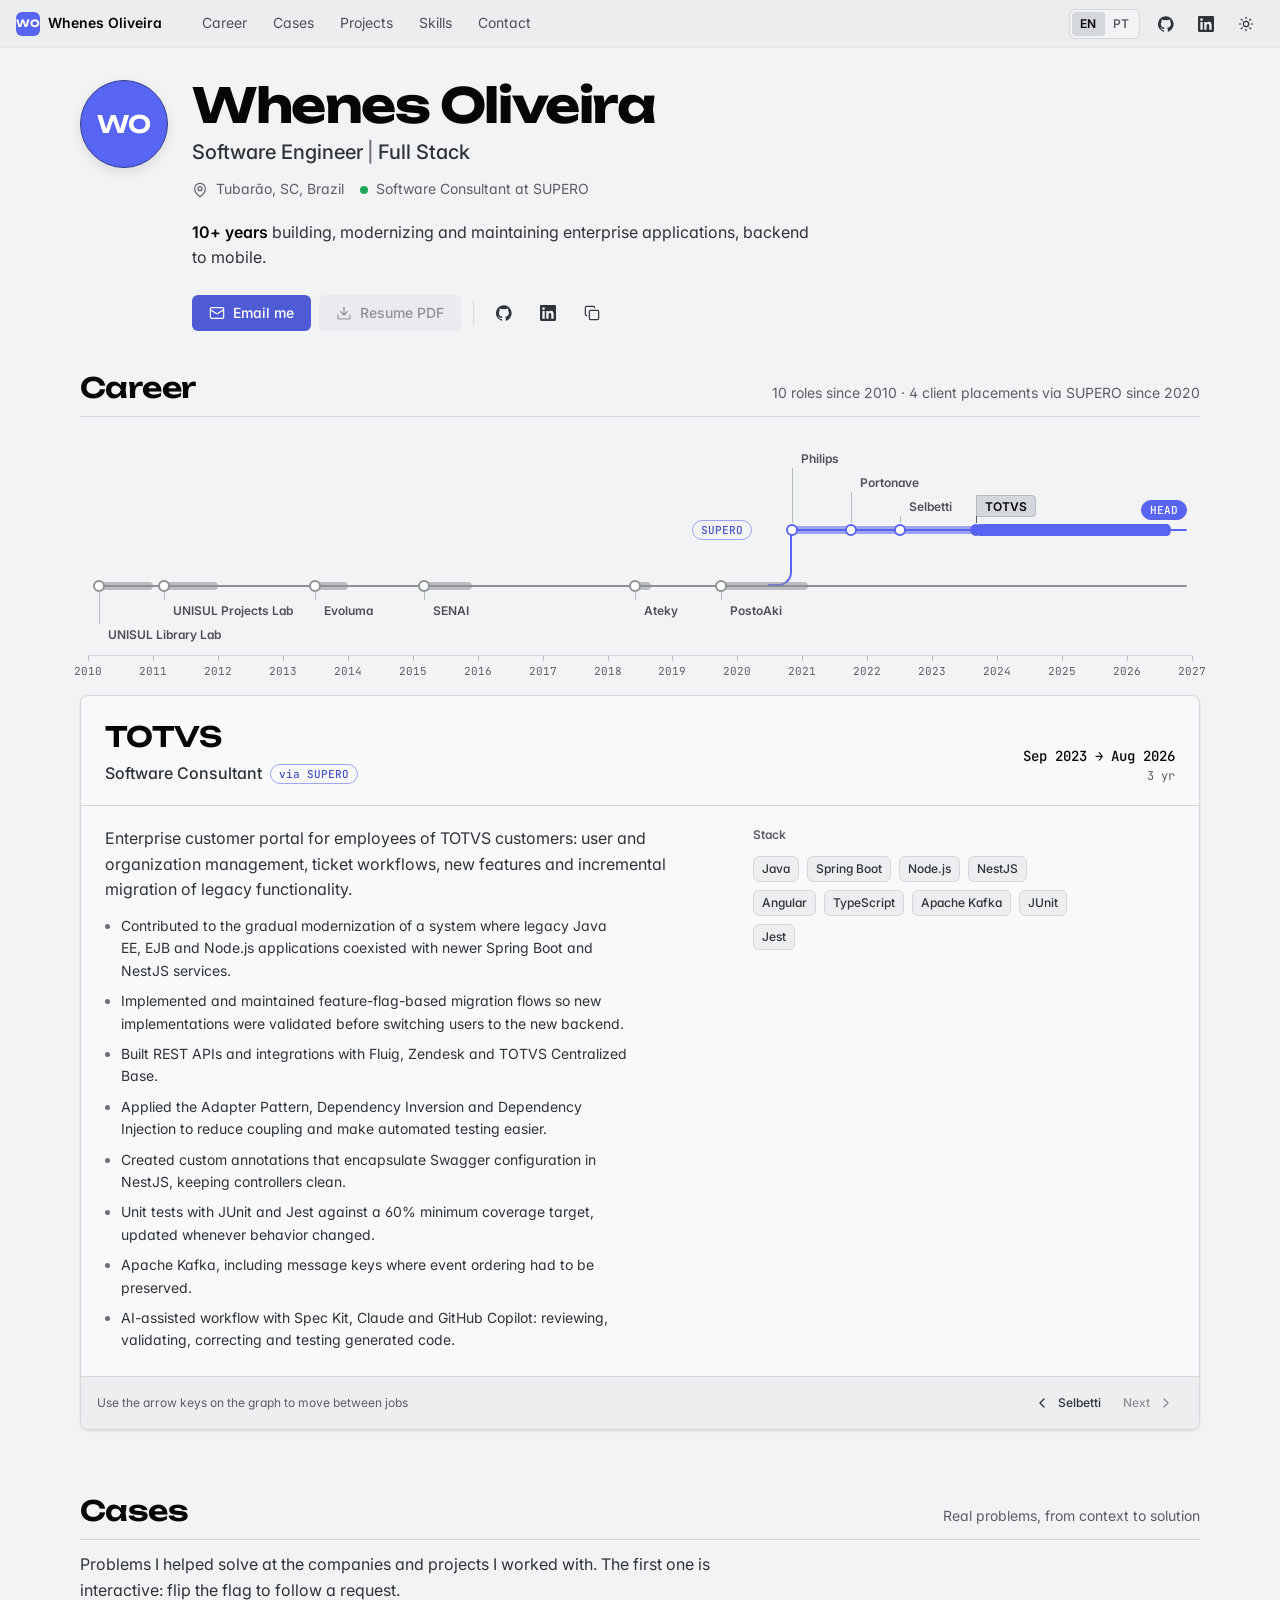
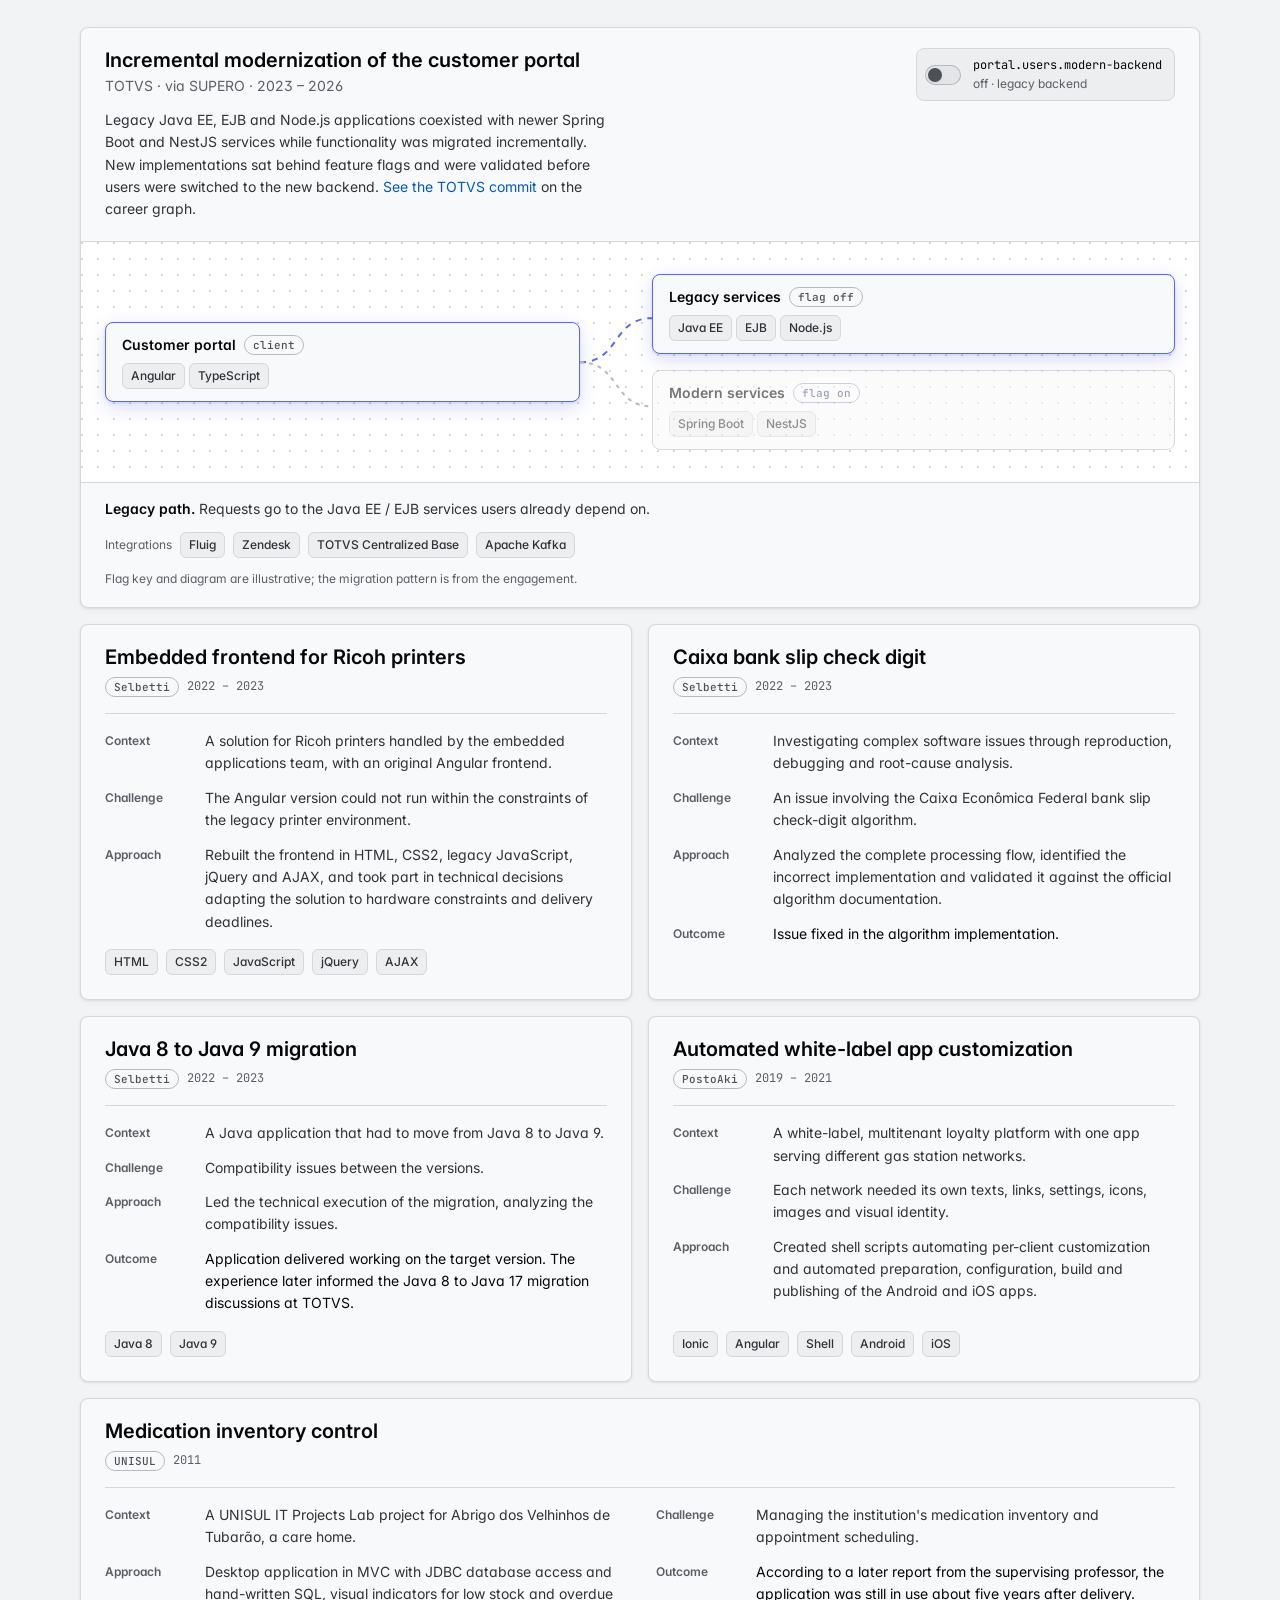
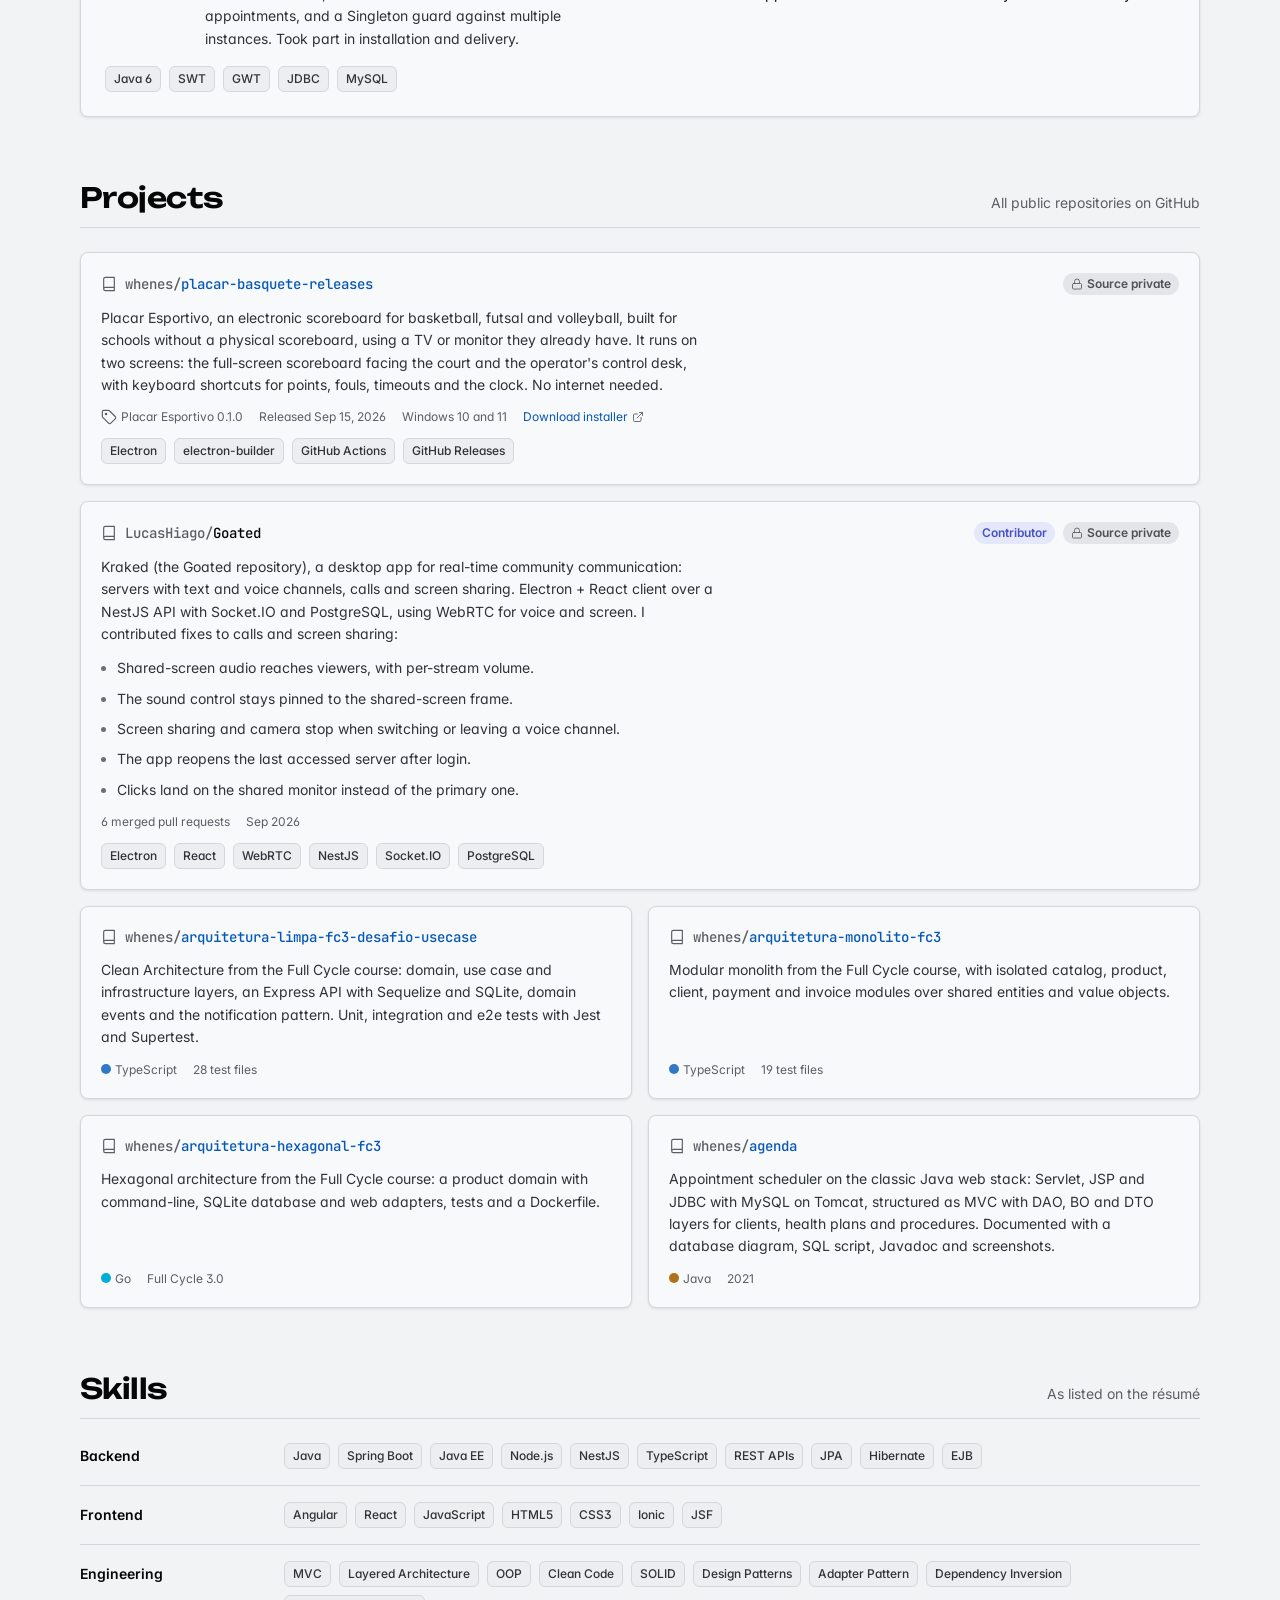
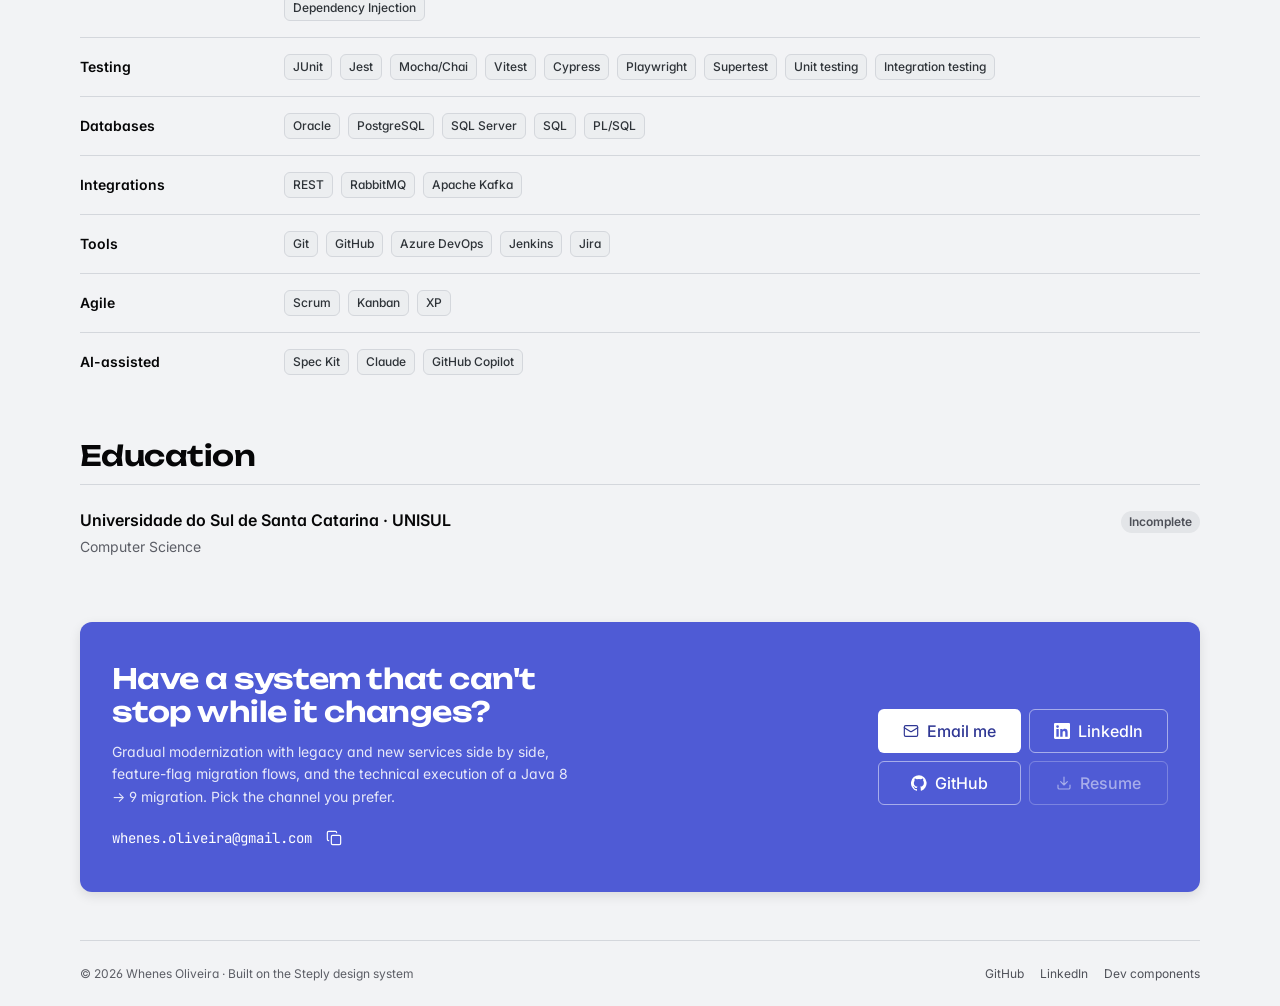
==== commit 3892f8c3: "Build from whenes/github-pages-resume@591a678" ====
--- a/en/index.html
+++ b/en/index.html
@@ -61,7 +61,7 @@
     <nav aria-label="Sections">
       <ul class="app-topbar-nav">
         <li><a href="#career">Career</a></li>
-        <li><a href="#cases">Case studies</a></li>
+        <li><a href="#cases">Cases</a></li>
         <li><a href="#projects">Projects</a></li>
         <li><a href="#skills">Skills</a></li>
         <li><a href="#contact">Contact</a></li>
@@ -333,7 +333,7 @@
     <!-- ============ Case studies ============ -->
     <section class="page-section" id="cases" aria-labelledby="cases-title">
       <header class="section-heading">
-        <h2 class="section-heading-title" id="cases-title">Case studies</h2>
+        <h2 class="section-heading-title" id="cases-title">Cases</h2>
         <span class="section-heading-note">Real problems, from context to solution</span>
       </header>
       <p class="page-lede">Problems I helped solve at the companies and projects I worked with. The first one is interactive: flip the flag to follow a request.</p>
